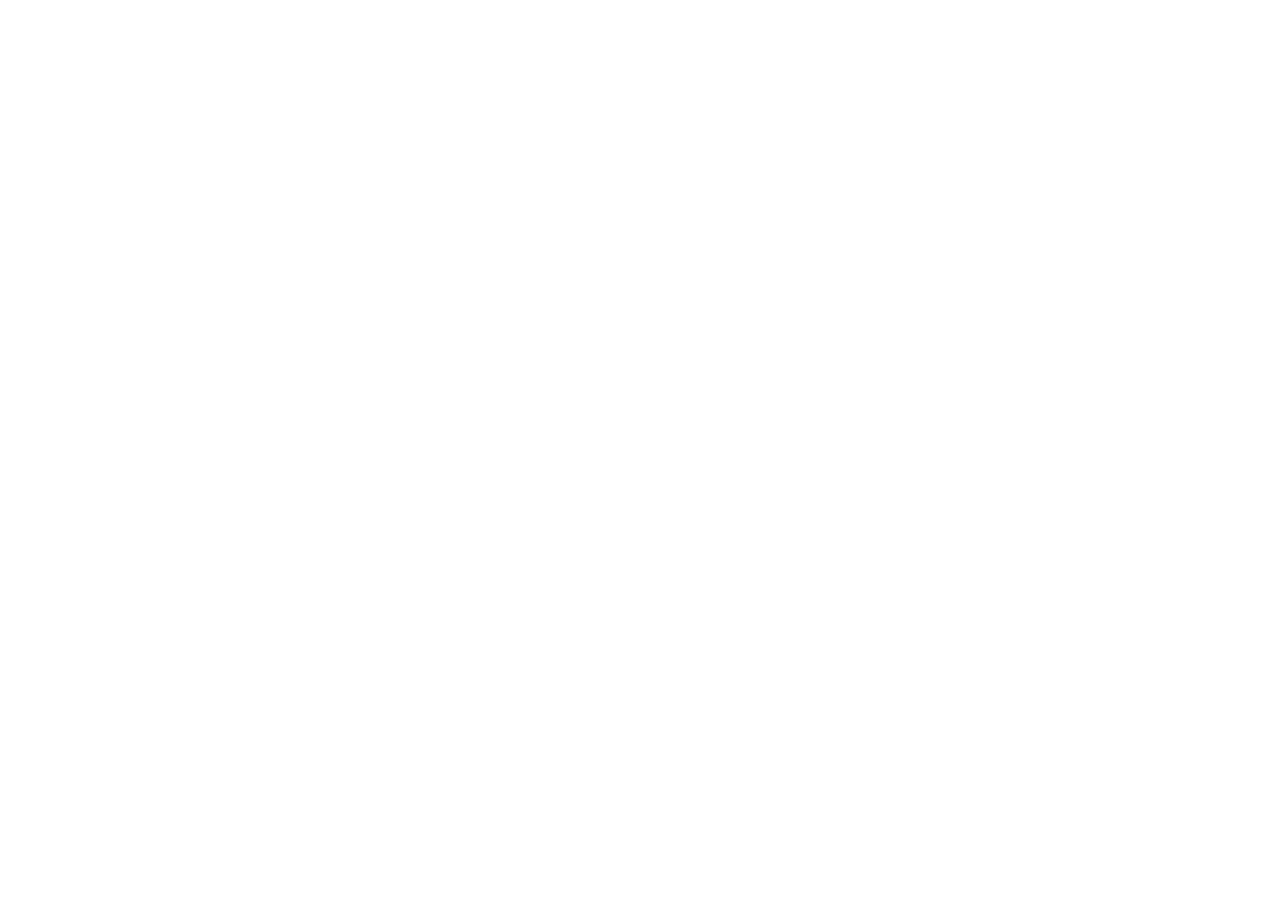
==== index.html @ 481200c0 "Initial commit" ====
<!DOCTYPE html>
<html lang="en">
<head>
  <meta charset="UTF-8">
  <meta http-equiv="X-UA-Compatible" content="IE=edge">
  <meta name="viewport" content="width=device-width, initial-scale=1.0">
  <title>Document</title>
  <link rel="stylesheet" href="./assets/css/style.css">
</head>
<body>
  
</body>
</html>
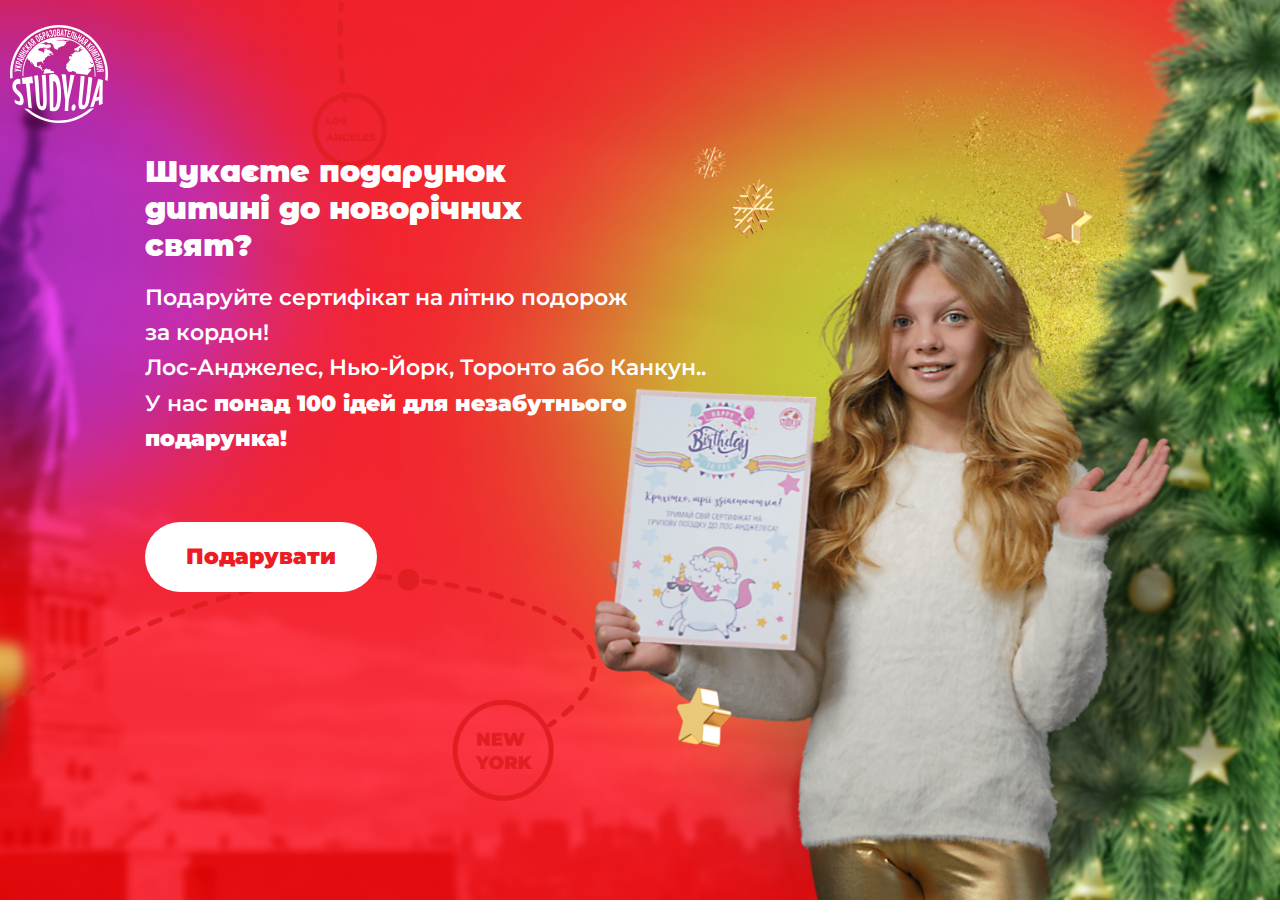
==== commit 934df2c6: "Fix button on mob" ====
--- a/index.html
+++ b/index.html
@@ -1,13 +1,55 @@
 <!DOCTYPE html>
 <html lang="en">
-<head>
-  <meta charset="UTF-8">
-  <meta http-equiv="X-UA-Compatible" content="IE=edge">
-  <meta name="viewport" content="width=device-width, initial-scale=1.0">
-  <title>Document</title>
-  <link rel="stylesheet" href="./assets/css/style.css">
-</head>
-<body>
-  
-</body>
+  <head>
+    <meta charset="UTF-8" />
+    <meta http-equiv="X-UA-Compatible" content="IE=edge" />
+    <meta name="viewport" content="width=device-width, initial-scale=1.0" />
+    <title>НР сертифікат | STUDY.UA</title>
+    <link rel="shortcut icon" href="favicon.svg" type="image/x-icon" />
+    <link rel="preconnect" href="https://fonts.googleapis.com" />
+    <link rel="preconnect" href="https://fonts.gstatic.com" crossorigin />
+    <link
+      href="https://fonts.googleapis.com/css2?family=Montserrat+Alternates:wght@700;900&display=swap"
+      rel="stylesheet"
+    />
+    <link
+      href="https://fonts.googleapis.com/css2?family=Montserrat:wght@400;600;700;900&display=swap"
+      rel="stylesheet"
+    />
+    <link rel="stylesheet" href="./assets/css/reset.css" />
+    <link rel="stylesheet" href="./assets/css/style.css" />
+    <link rel="stylesheet" href="./assets/css/welcome.css" />
+  </head>
+  <body>
+    <section class="welcome">
+      <header class="welcome__header">
+        <a href="" class="logo">
+          <picture>
+            <source
+              srcset="./assets/images/logo-mob.svg"
+              media="(max-width: 768px)"
+            />
+            <img src="./assets/images/logo-ds.svg" alt="" />
+          </picture>
+        </a>
+      </header>
+      <div class="container">
+        <article class="welcome__article">
+          <h1 class="welcome__heading">
+            Шукаєте подарунок <br> дитині до новорічних <br> свят?
+          </h1>
+          <p>
+            Подаруйте сертифікат на літню подорож за&nbsp;кордон! <br />
+            Лос-Анджелес, Нью-Йорк, Торонто або Канкун.. У&nbsp;нас
+            <strong>понад 100 ідей для незабутнього подарунка!</strong>
+          </p>
+          <a href="#sertificate" class="btn text-overflow">Подарувати</a>
+        </article>
+      </div>
+    </section>
+
+
+
+
+  </body>
 </html>--- a/assets/css/style.css
+++ b/assets/css/style.css
@@ -0,0 +1,66 @@
+:root {
+    --color-text: #221112;
+    --color-light: #ffffff;
+    --color-main: #ed1c24;
+    --color-footer: #670508;
+    --space-size: 10px;
+    font-family: "Montserrat", sans-serif;
+    font-style: normal;
+    font-weight: 400;
+    font-size: 16px;
+  }
+  *{
+    box-sizing: border-box;
+  }
+  a{
+    color: inherit;
+    text-decoration: none;
+  }
+  img{
+    width: 100%;
+  }
+  h1,
+  h2,
+  h3 {
+    font-family: "Montserrat Alternates", sans-serif;
+  }
+  h1 {
+    font-weight: 900;
+  }
+  h2,
+  h3,
+  strong {
+    font-weight: 700;
+  }
+  p{
+    line-height: 1.6;
+  }
+  .btn{
+    display: inline-block;
+    max-width: 300px;
+    width: 100%;
+    min-width: 232px;
+    padding:  1.1em 0;
+    border-radius: 70px;
+    background-color: var(--color-main);
+    color: var(--color-light);
+    font-weight: 900;
+    text-align: center;
+  }
+  
+  
+  @media (min-width: 992px) {
+    :root {
+      font-size: 22px;
+    }
+    .container{
+      max-width: 990px;
+      margin: auto;
+    }
+  }
+  
+  @media (min-width: 1440px) {
+    .container{
+      max-width: 1170px;
+    }
+  }--- a/assets/css/welcome.css
+++ b/assets/css/welcome.css
@@ -0,0 +1,67 @@
+.welcome {
+    height: 100vh;
+    padding: var(--space-size);
+    background-color: var(--color-main);
+    background-image: url(./../bg-images/Group\ 49_mob.png);
+    background-repeat: no-repeat;
+    background-size: cover;
+    background-position: center bottom;
+    color: var(--color-light);
+    /* color: #ffffff; */
+  }
+  .logo {
+    display: block;
+    width: 50px;
+    height: 50px;
+    margin-top: 15px;
+  }
+  .welcome__article {
+    display: flex;
+    flex-direction: column;
+    height: 88vh;
+  }
+  .welcome__heading {
+    margin-top: 30px;
+    font-size: 1.375rem;
+    line-height: 1.23;
+  }
+  .welcome__article p{
+    padding-top: 0.7rem;
+    font-weight: 600;
+  }
+  .welcome__article strong{
+    font-weight: 900;
+  }
+  .welcome__article .btn {
+    max-width: 232px;
+    margin-top: 72.5%;
+  
+    align-self: center;
+  
+    background-color: var(--color-light);
+    color: var(--color-main);
+  }
+  
+  @media (min-width: 576px) {
+    .welcome {
+      background-image: url(./../bg-images/Group\ 49_desktop.png);
+      background-position: 80% bottom;
+    }
+    .welcome__article {
+      width: 50%;
+    }
+  }
+  
+  @media (min-width: 768px) {
+    .logo {
+      width: 98px;
+      height: 98px;
+    }
+    .welcome__article {
+      width: 60%;
+    }
+    .welcome__article .btn {
+      align-self: initial;
+      margin-top: 3rem;
+    }
+  }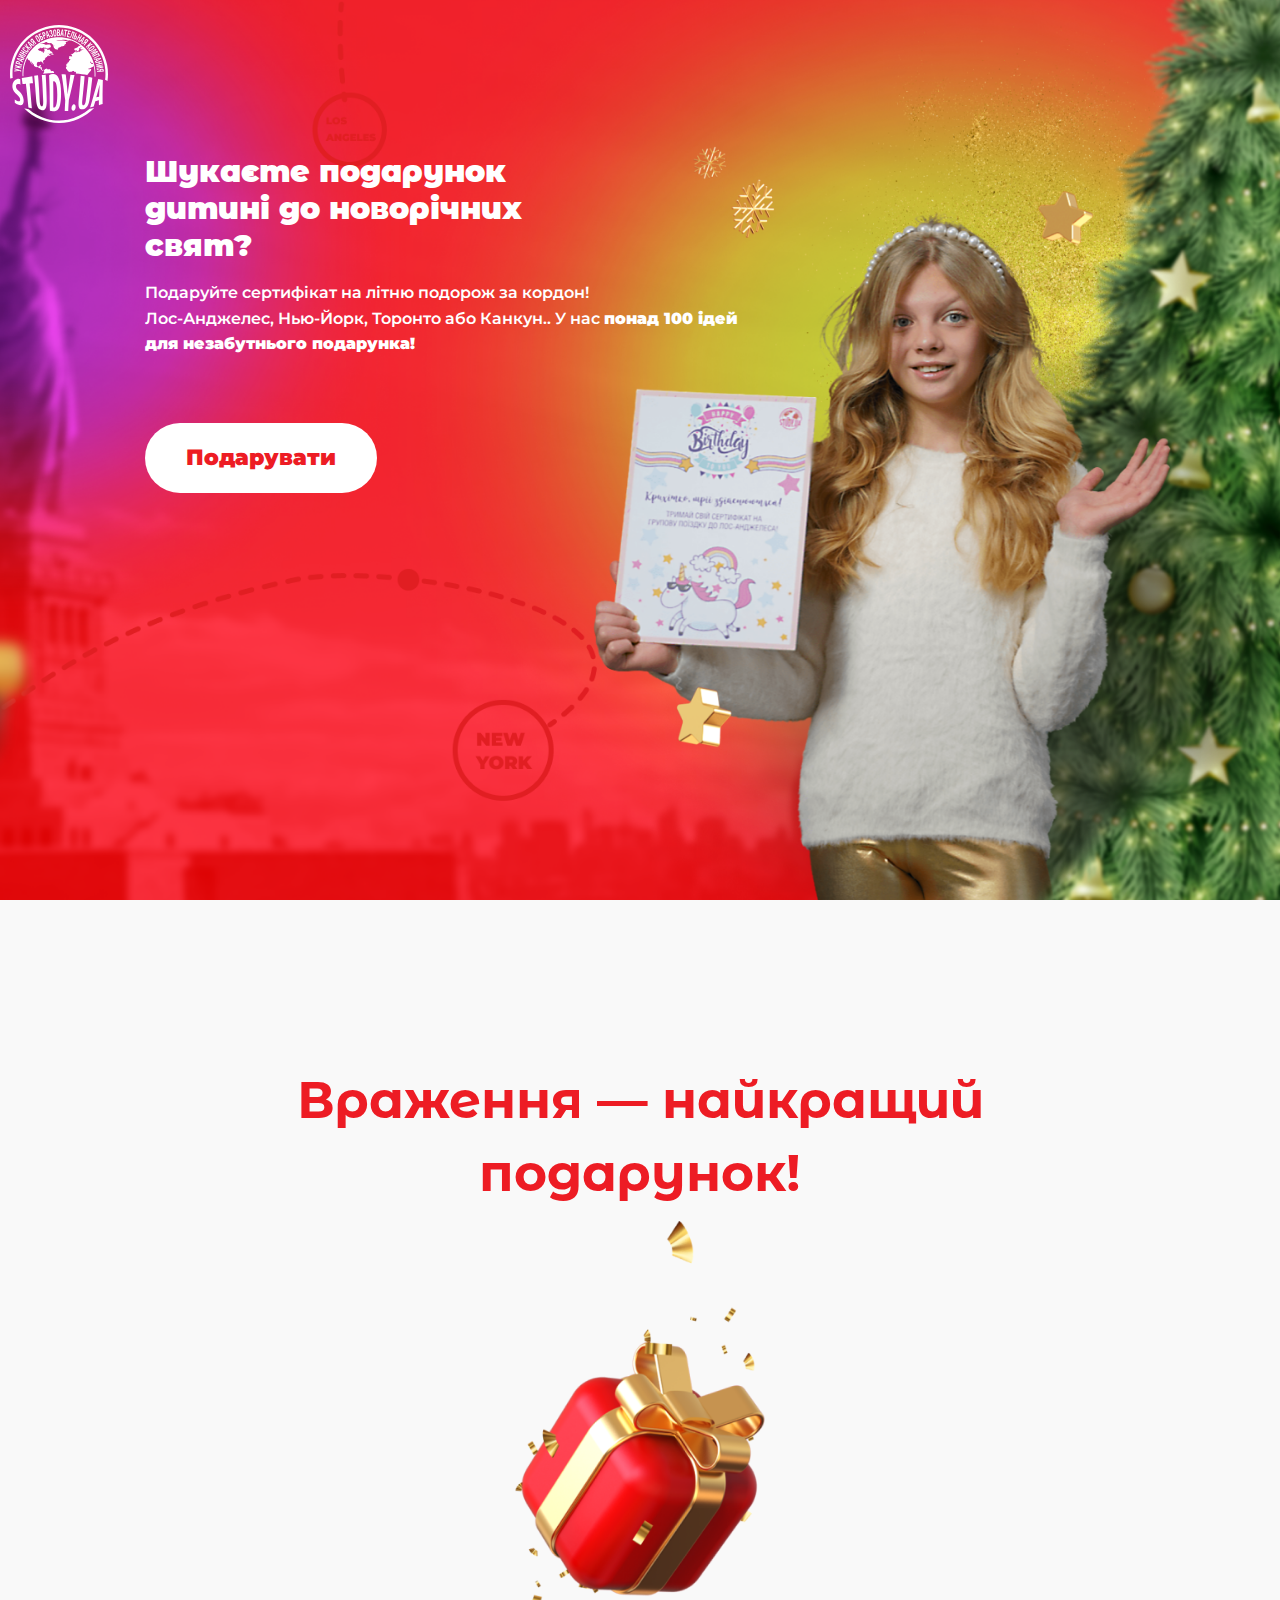
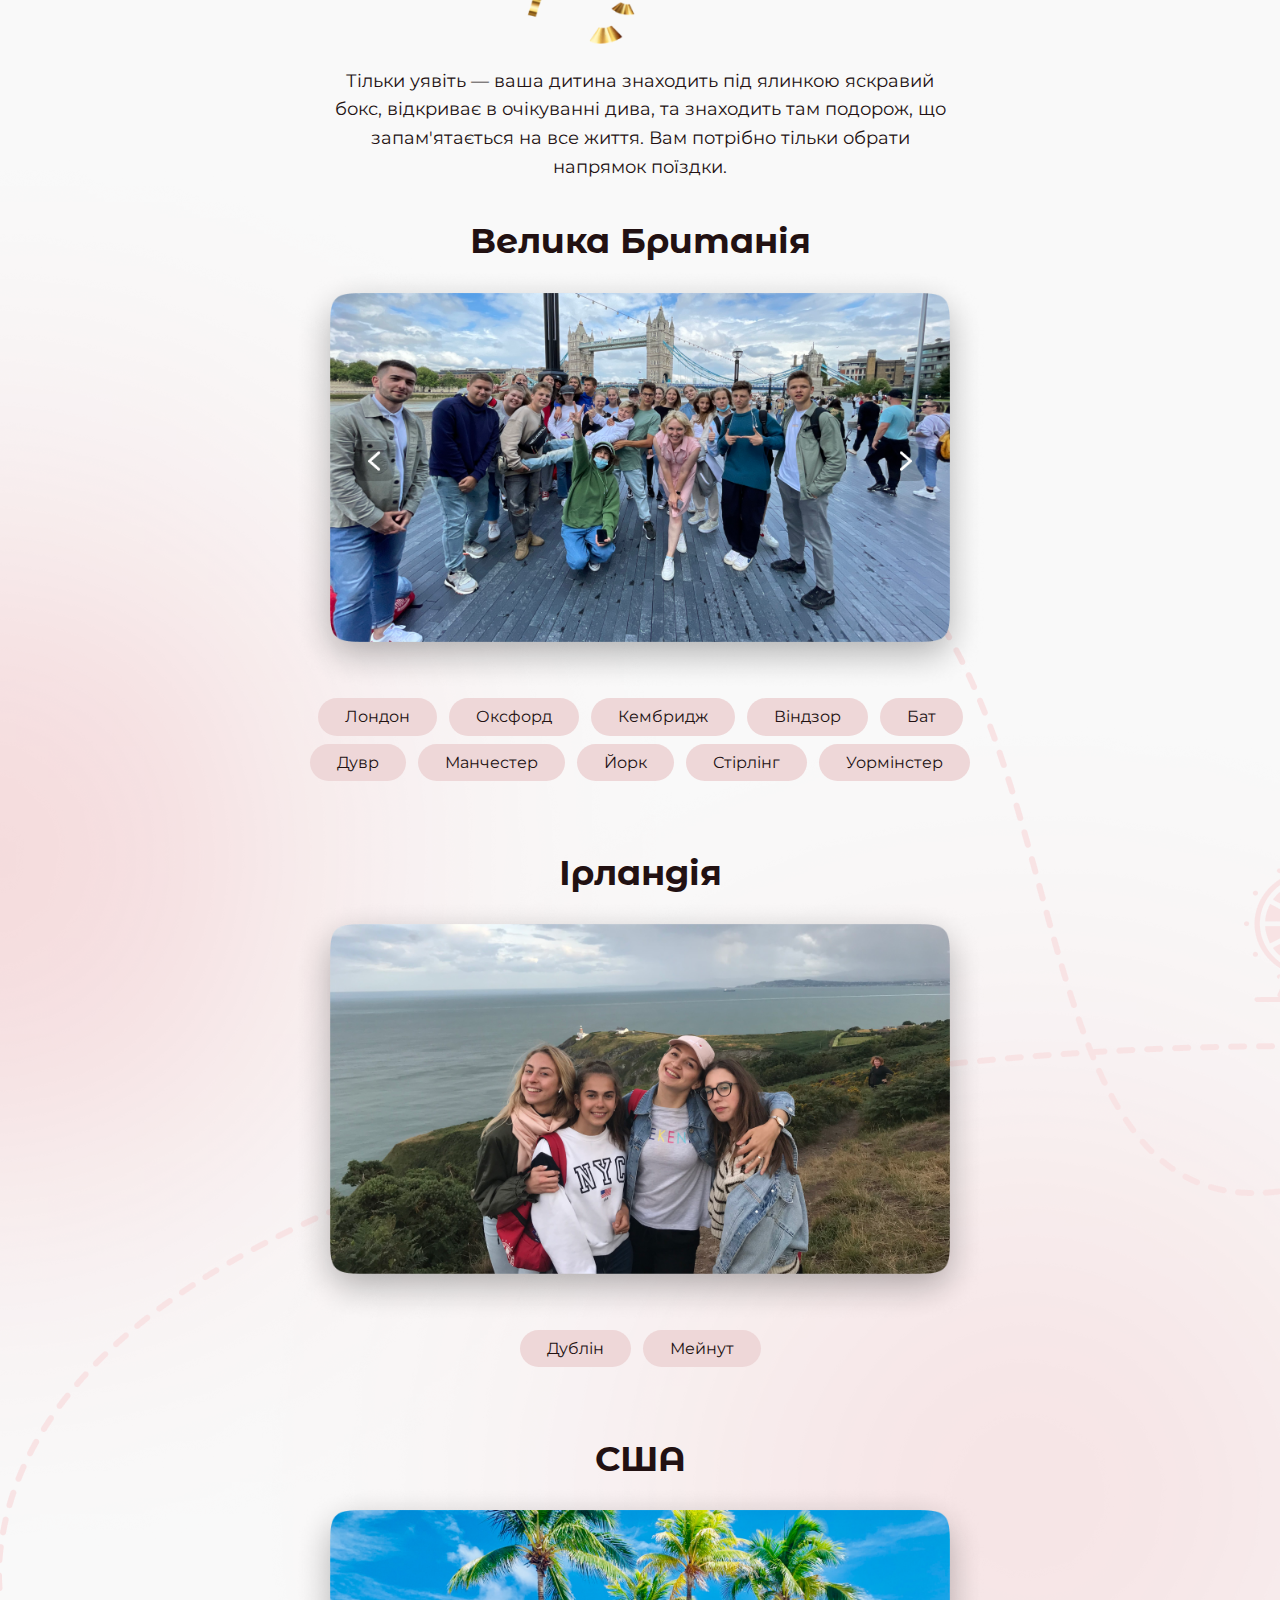
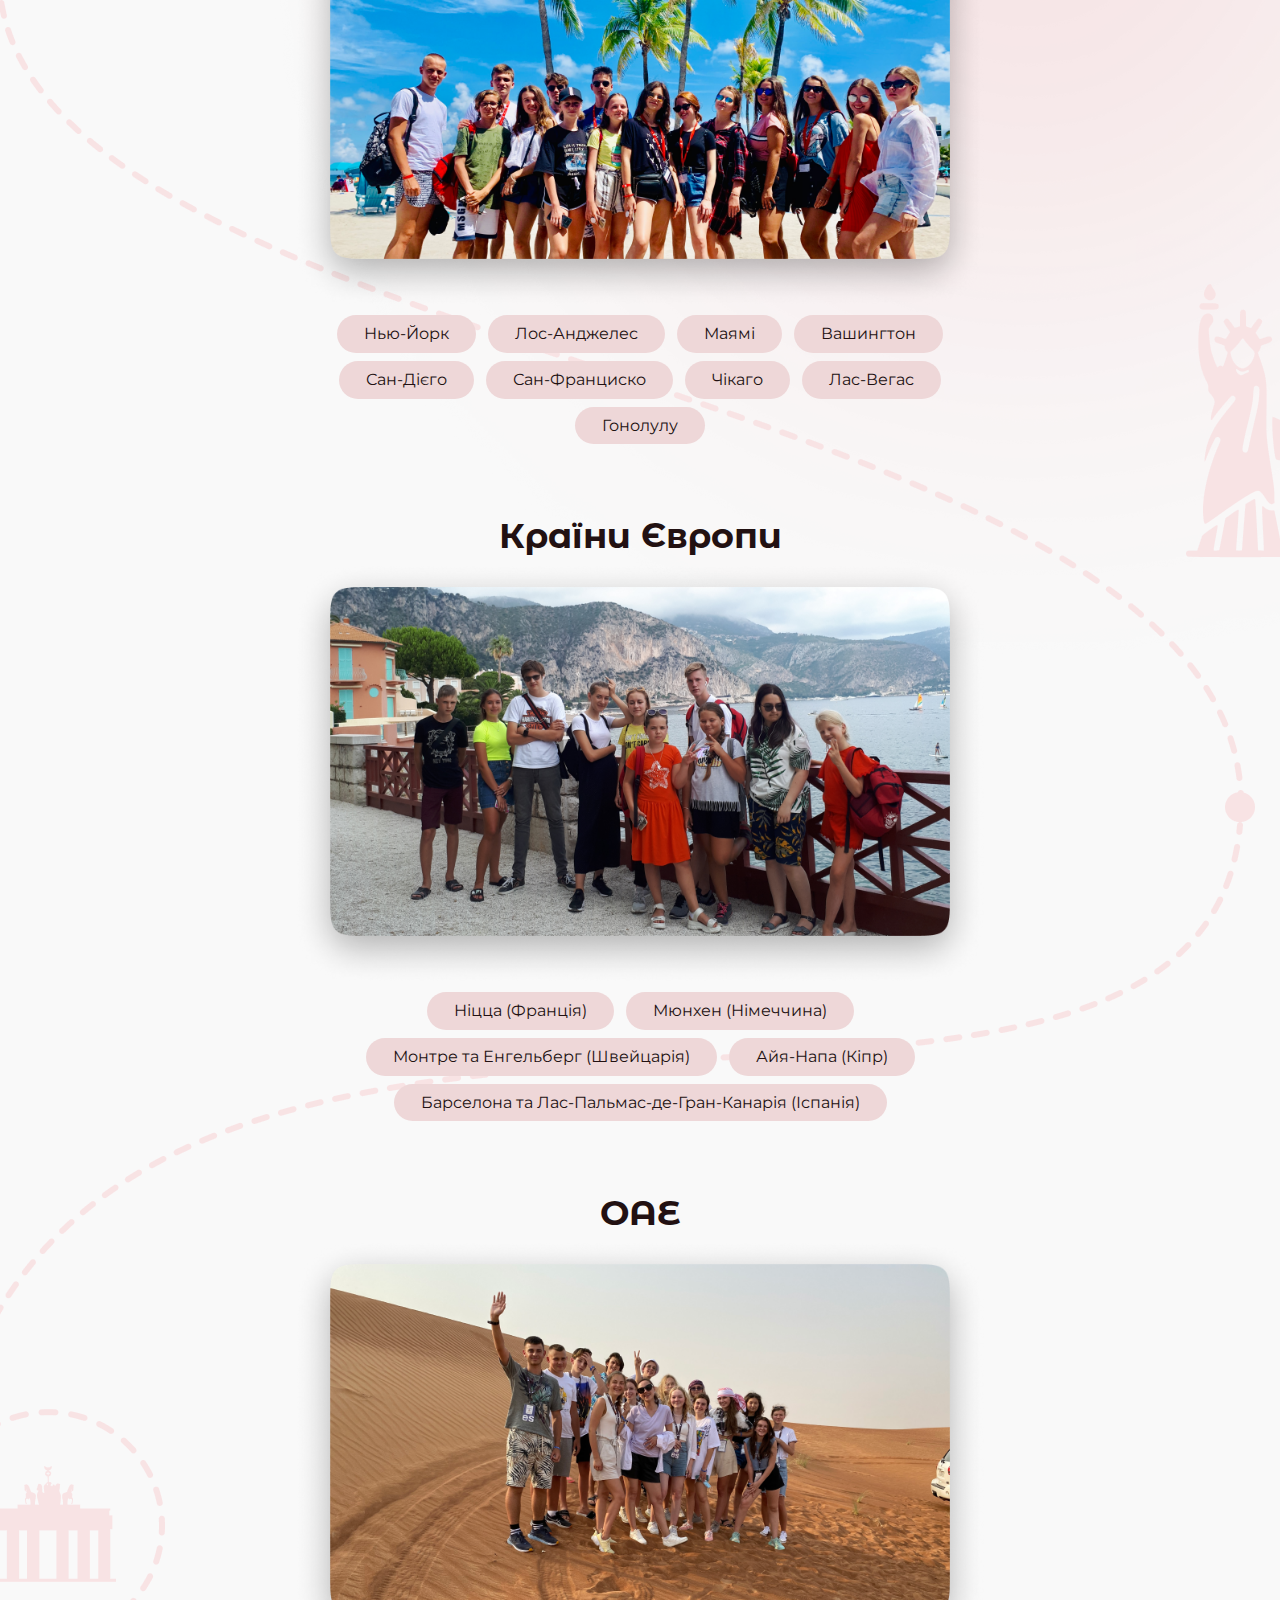
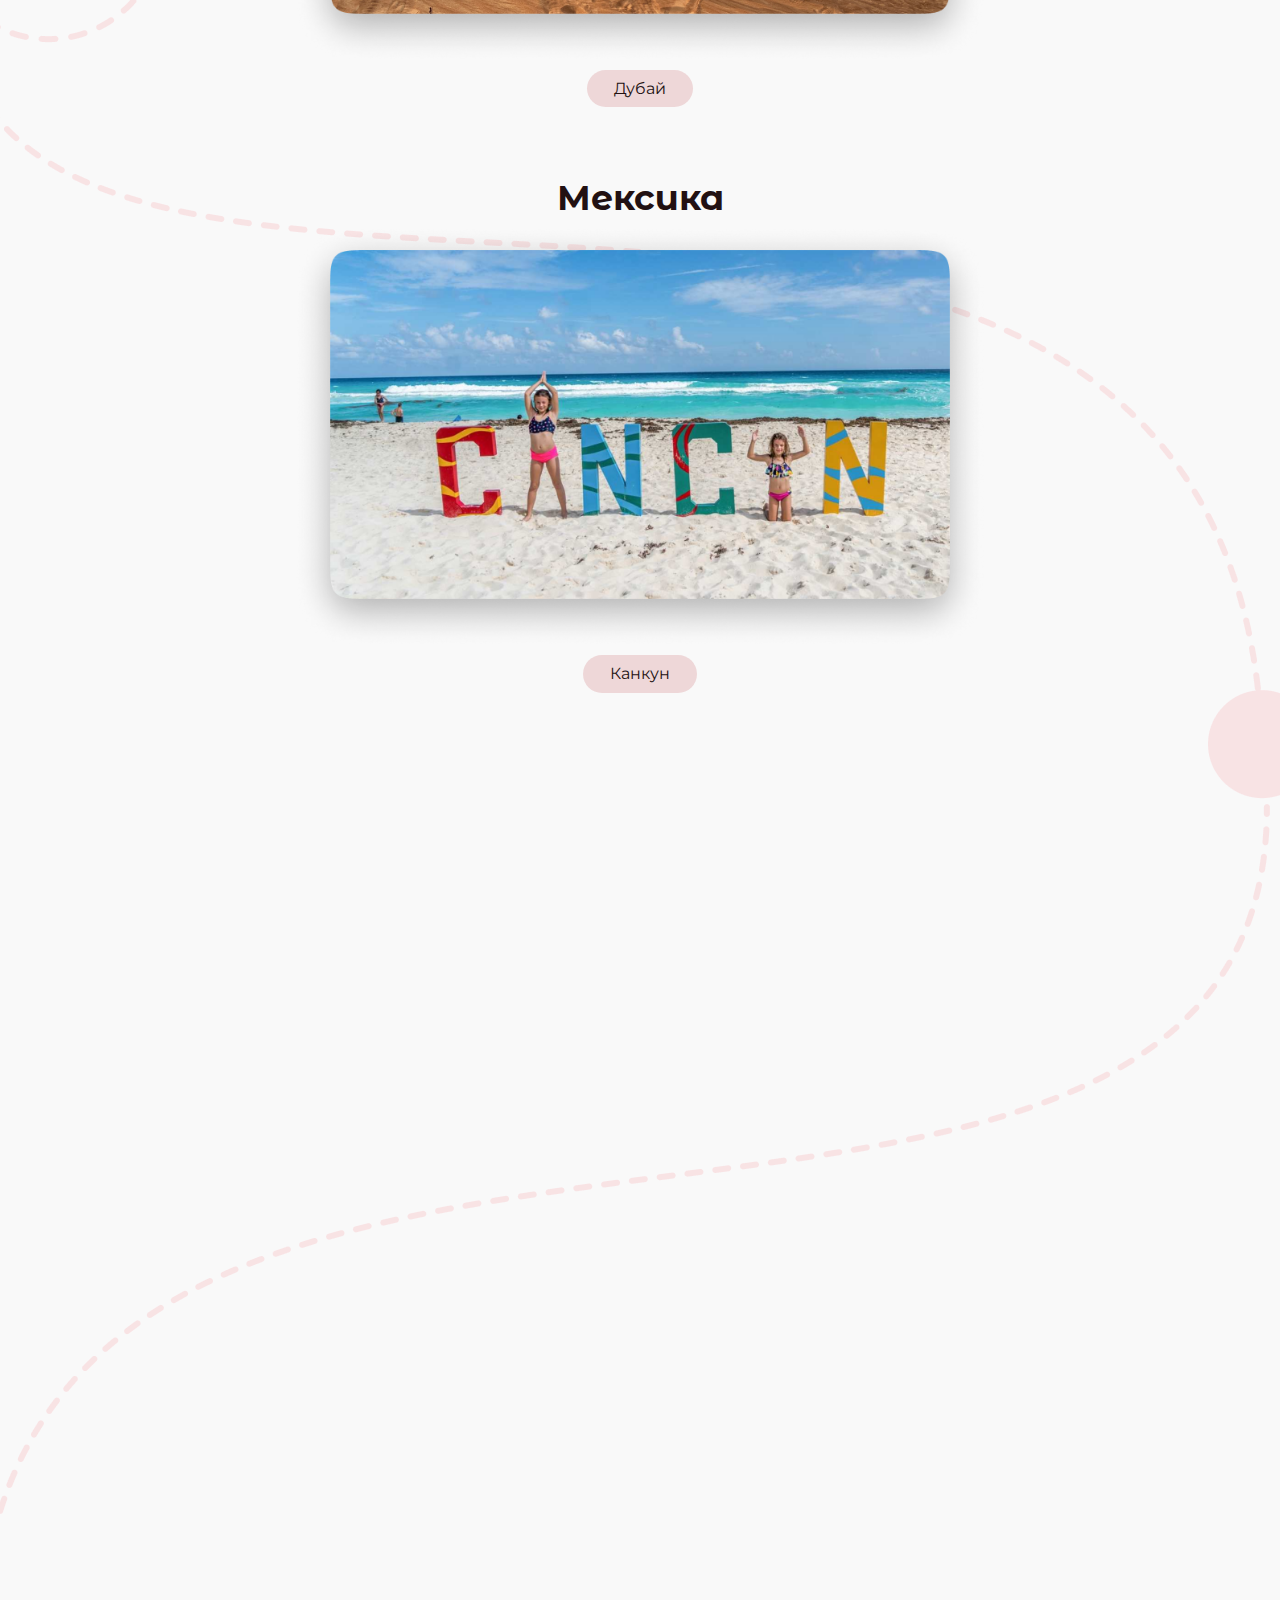
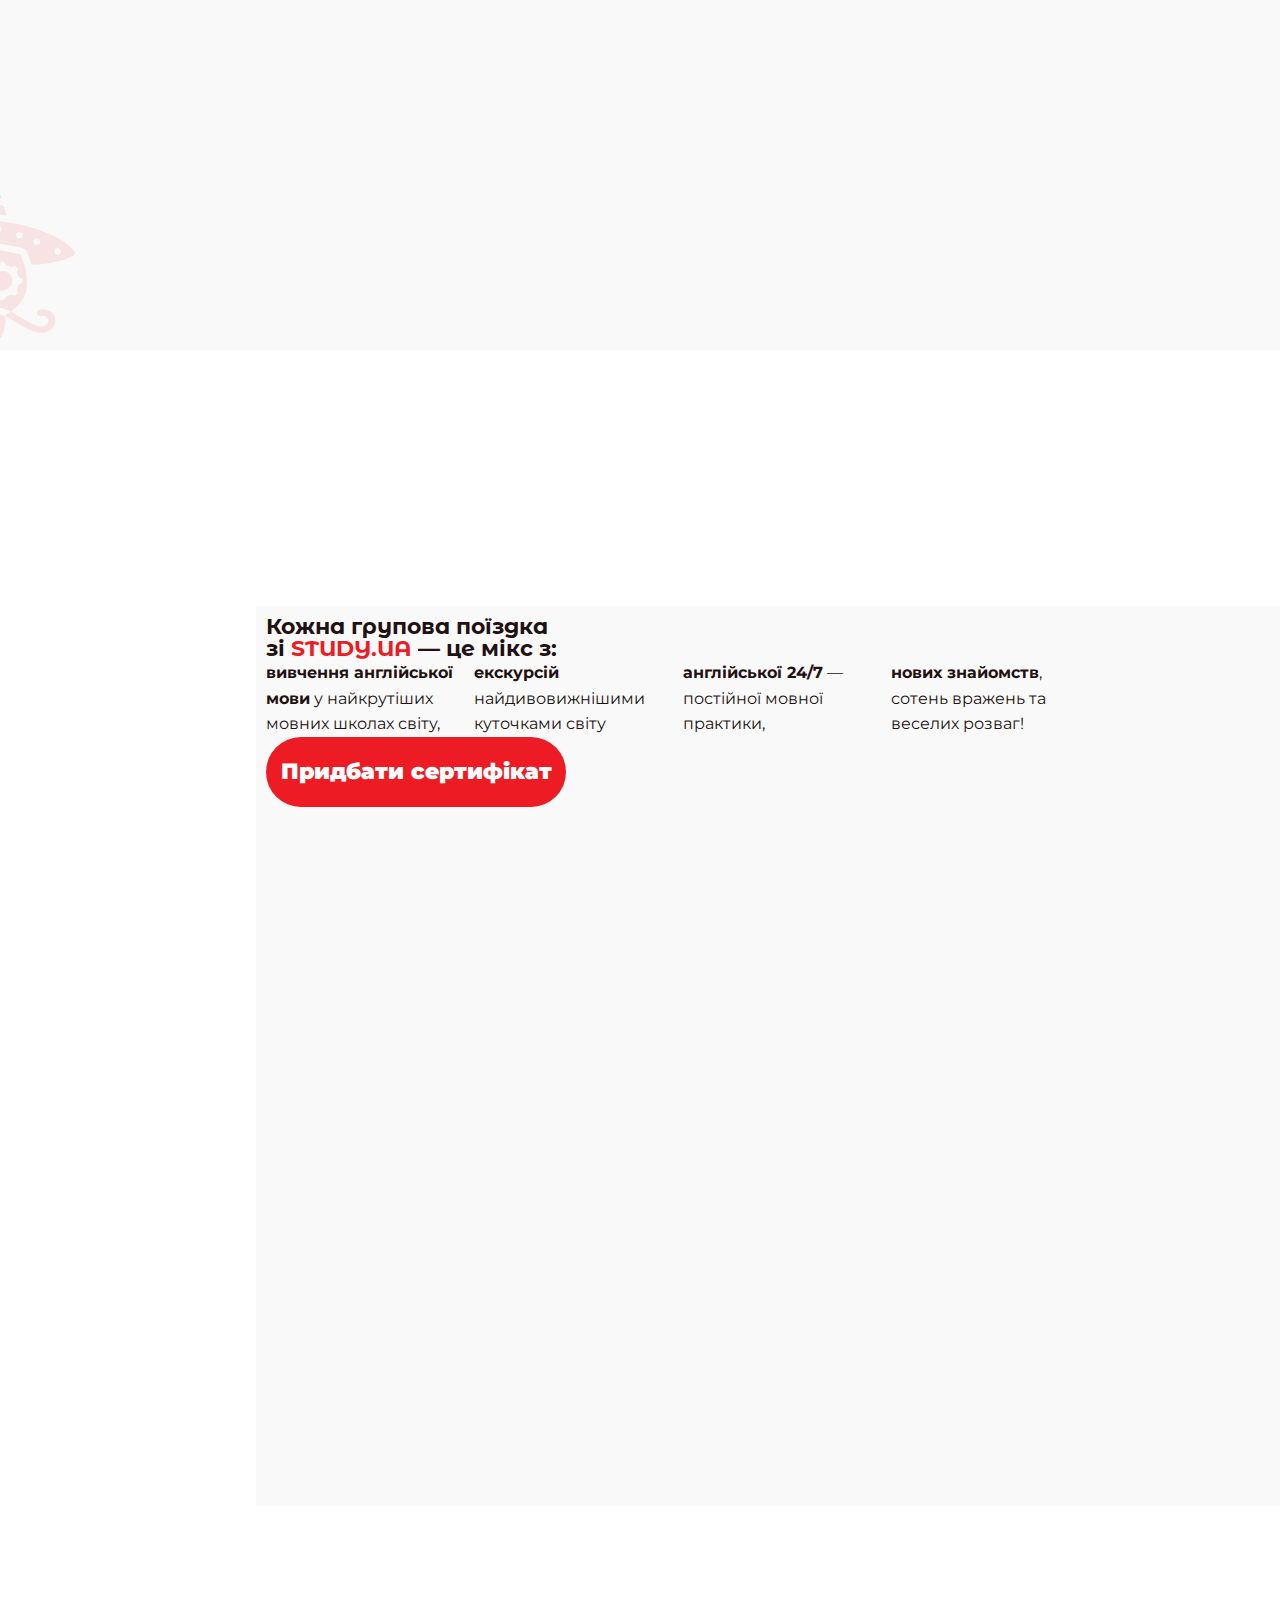
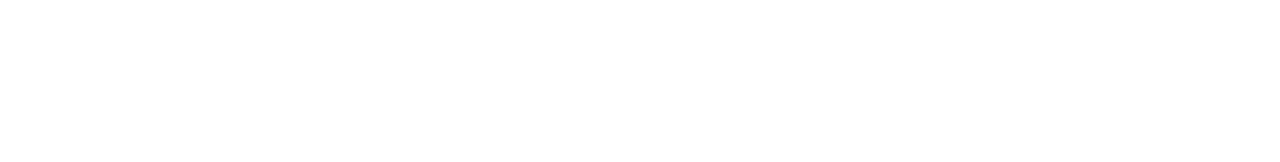
==== commit 15406793: "Finish the second block" ====
--- a/index.html
+++ b/index.html
@@ -19,6 +19,8 @@
     <link rel="stylesheet" href="./assets/css/reset.css" />
     <link rel="stylesheet" href="./assets/css/style.css" />
     <link rel="stylesheet" href="./assets/css/welcome.css" />
+    <link rel="stylesheet" href="./assets/css/gifts.css" />
+    <link rel="stylesheet" href="./assets/css/desc.css">
   </head>
   <body>
     <section class="welcome">
@@ -36,7 +38,9 @@
       <div class="container">
         <article class="welcome__article">
           <h1 class="welcome__heading">
-            Шукаєте подарунок <br> дитині до новорічних <br> свят?
+            Шукаєте подарунок <br />
+            дитині до новорічних <br />
+            свят?
           </h1>
           <p>
             Подаруйте сертифікат на літню подорож за&nbsp;кордон! <br />
@@ -48,8 +52,100 @@
       </div>
     </section>
 
+    <section class="gifts">
+      <header class="gifts__header">
+        <article class="article__gifts">
+          <h2 class="gifts__heading">Враження — найкращий<br />
+            подарунок!</h2>
+          </header>
+          <img class="gift__img" src="/assets/images/gift 1.png" alt="" />
+          <p class="gifts__texts">
+            Тільки уявіть — ваша дитина знаходить під ялинкою яскравий бокс, відкриває в очікуванні дива, та знаходить там подорож, що запам'ятається на все життя. Вам потрібно тільки обрати напрямок
+            поїздки.
+          </p>
+          <h3 class="gifts__heading3">Велика Британія</h3>
+          <img class="cities_img" src="./assets/images/1.png" alt="" />
+          <p class="cities__tags">
+          <a class="cities">Лондон</a>
+          <a class="cities">Оксфорд</a>
+          <a class="cities">Кембридж</a>
+          <a class="cities">Віндзор</a>
+          <a class="cities">Бат</a>
+          <a class="cities">Дувр</a>
+          <a class="cities">Манчестер</a>
+          <a class="cities">Йорк</a>
+          <a class="cities">Стірлінг</a>
+          <a class="cities">Уормінстер</a>
+        </p>
+
+        <h3 class="gifts__heading3">Ірландія</h3>
+        <img class="cities_img" src="./assets/images/2.png" alt="" />
+        <p class="cities__tags">
+          <a class="cities">Дублін</a>
+          <a class="cities">Мейнут</a>
+        </p>
+
+        <h3 class="gifts__heading3">США</h3>
+        <img class="cities_img" src="./assets/images/3.png" alt="" />
+        <p class="cities__tags">
+          <a class="cities">Нью-Йорк</a>
+          <a class="cities">Лос-Анджелес</a>
+          <a class="cities">Маямі</a>
+          <a class="cities">Вашингтон</a>
+          <a class="cities">Сан-Дієго</a>
+          <a class="cities">Сан-Франциско</a>
+          <a class="cities">Чікаго</a>
+          <a class="cities">Лас-Вегас</a>
+          <a class="cities">Гонолулу</a>
+
+  
+
+        </p>
+
+        <h3 class="gifts__heading3">Країни Європи</h3>
+        <img class="cities_img" src="./assets/images/4.png" alt="" />
+        <p class="cities__tags">
+          <a class="cities">Ніцца (Франція)</a>
+          <a class="cities">Мюнхен (Німеччина)</a>
+
+          <a class="cities">Монтре та Енгельберг (Швейцарія)</a>
+          <a class="cities">Айя-Напа (Кіпр)</a>
+          <a class="cities">Барселона та Лас-Пальмас-де-Гран-Канарія (Іспанія)</a>
+
+        </p>
+
+        <h3 class="gifts__heading3">ОАЕ</h3>
+        <img class="cities_img" src="./assets/images/5.png" alt="" />
+        <p class="cities__tags">
+          <a class="cities">Дубай</a>
+        </p>
+
+        <h3 class="gifts__heading3">Мексика</h3>
+        <img class="cities_img" src="./assets/images/6.png" alt="" />
+        <p class="cities__tags">
+          <a class="cities">Канкун</a>
+        </p>
+
+        </article class="article__gifts">
+    </section>
 
 
+   <section class="desc">
+    <header class="desc__header">
+      <article class="desc__article">
+        <h2 class="desc__heading">Кожна групова поїздка<br /> зі <a class="color">STUDY.UA</a> — це мікс з:</h2>
+      </header>
 
+        <p class="desc__text">
+          <a class="desc__texts"><strong>вивчення англійської мови</strong> у найкрутіших мовних школах світу, </a>
+          <a class="desc__texts"><strong>екскурсій</strong> найдивовижнішими куточками світу</a>
+          <a class="desc__texts"><strong>англійської 24/7</strong> — постійної мовної практики,</a> 
+          <a class="desc__texts"><strong>нових знайомств</strong>, сотень вражень та веселих розваг!</a>
+        </p>
+
+          <a href="#sertificate" class="btn text-overflow">Придбати сертифікат</a> 
+
+      </article>
+   </section>
   </body>
-</html>+</html>
--- a/assets/css/gifts.css
+++ b/assets/css/gifts.css
@@ -0,0 +1,155 @@
+.gifts {
+  display: inline-block;
+  background-color: #f9f9f9;
+  color: #221112;
+  height: 100vh;
+  padding: var(--space-size);
+  background-repeat: no-repeat;
+  background-position: center bottom;
+}
+
+.gifts__heading {
+  font-size: 1.45rem;
+  /* padding-top: 10%; */
+  margin-top: 2rem;
+  padding: 10px 20px;
+
+  font-weight: 700;
+  line-height: 1.45;
+  text-align: center;
+  color: #ed1c24;
+}
+
+.gifts__texts {
+  text-align: center;
+  padding: 10px 20px;
+  font-size: 0.97rem;
+
+  /* padding: 60px 90px; */
+  /* padding: 20px 290px 80px; */
+}
+
+.gifts__heading3 {
+  margin-top: 40px;
+
+  /* width: 830px;
+  height: 51px; */
+  /* left: 545px; */
+  /* top: 2065px; */
+
+  font-family: "Montserrat Alternates";
+  font-style: normal;
+  font-weight: 700;
+  font-size: 23px;
+  padding-top: 3%;
+  padding-bottom: 4.5%; /* line-height: 51px; */
+  text-align: center;
+}
+
+.gift__img {
+  display: block;
+  margin: 0 auto;
+  width: 110px;
+  padding-top: -40%;
+  padding-bottom: 10%;
+
+  /* position: absolute; */
+  /* height: 513px; */
+  /* margin-top: 15px; */
+  /* align-self: center; */
+  /* position: absolute; */
+  /* width: 303px;
+  height: 513px;
+  left: 1102px;
+  top: 1339px; */
+  /* min-height: 100px; */
+}
+
+.cities_img {
+  display: block;
+  /* text-align: center; */
+  margin: 0 auto;
+  min-width: 200px;
+  /* width: 430px; */
+  /* width: 320px; */
+  width: 100%;
+  align-content: center;
+  /* display: inline-block; */
+
+  /* width: 770px;
+height: 434px;
+left: 575px;
+top: 2166px; */
+
+  /* padding-top: -40%; */
+}
+
+p {
+  font-size: 16px;
+}
+
+.cities {
+  background-color: #eed7d8;
+  border-radius: 23px;
+  padding: 6px 27px;
+  display: inline-block;
+  margin: 4px;
+  text-align: center;
+
+  /* flex-direction: column;
+  flex-wrap: wrap; */
+
+  /* display: flex;
+  flex-direction: column;
+  justify-content: space-around; */
+}
+
+.cities__tags {
+  text-align: center;
+  padding-bottom: 3%;
+  /* padding-left: 23%; */
+}
+
+@media (min-width: 768px) {
+  .gifts {
+    background-image: url(./../bg-images/pattern.png);
+    height: 650vh;
+  }
+  .gifts__heading {
+    font-size: 2.3rem;
+    padding-top: 5rem;
+  }
+  .gifts__texts {
+    margin-top: -9%;
+    padding-left: 25.4%;
+    padding-right: 25.4%;
+    /* display: absolute; */
+    /*  margin: 0 auto; */
+    /* padding: 20px 290px 80px; */
+    font-size: 18px;
+  }
+  .cities_img {
+    display: absolute;
+    margin: 0 auto;
+    padding-top: 3%;
+    width: 700px;
+  }
+  .gift__img {
+    display: block;
+    margin: 0 auto;
+    width: 250px;
+    /* padding-top: -40%; */
+  }
+  .gifts__heading3 {
+    font-size: 35px;
+    /* padding-bottom: 0;  */
+    margin-bottom: -7%;
+    margin-top: -0.5%;
+  }
+
+  .cities__tags {
+    padding-left: 23%;
+    padding-right: 23%;
+    /* font-size: ; */
+  }
+}
--- a/assets/css/desc.css
+++ b/assets/css/desc.css
@@ -0,0 +1,36 @@
+/* * {
+    box-sizing: border-box;
+} */
+.desc {
+  /* position: relative; */
+  /* position: block; */
+  width: 83%;
+  /* padding: 30px 30px 30px 30px; */
+  margin: 20%;
+  background-color: #f9f9f9;
+  color: #221112;
+  height: 100vh;
+  padding: var(--space-size);
+  background-repeat: no-repeat;
+  background-position: center bottom;
+}
+
+.desc__text {
+  /* display: inline; */
+  display: flex;
+  /* display: block; */
+  /* flex-direction: row; */
+  /* justify-content: center; */
+  /* align-items: flex-start; */
+  /* flex-wrap: wrap; */
+  /* width: 10px; */
+  /* min-width: 5%; */
+  /* text-align: center; */
+}
+.desc__texts {
+  width: 20%;
+}
+
+.color {
+  color: #ed1c24;
+}
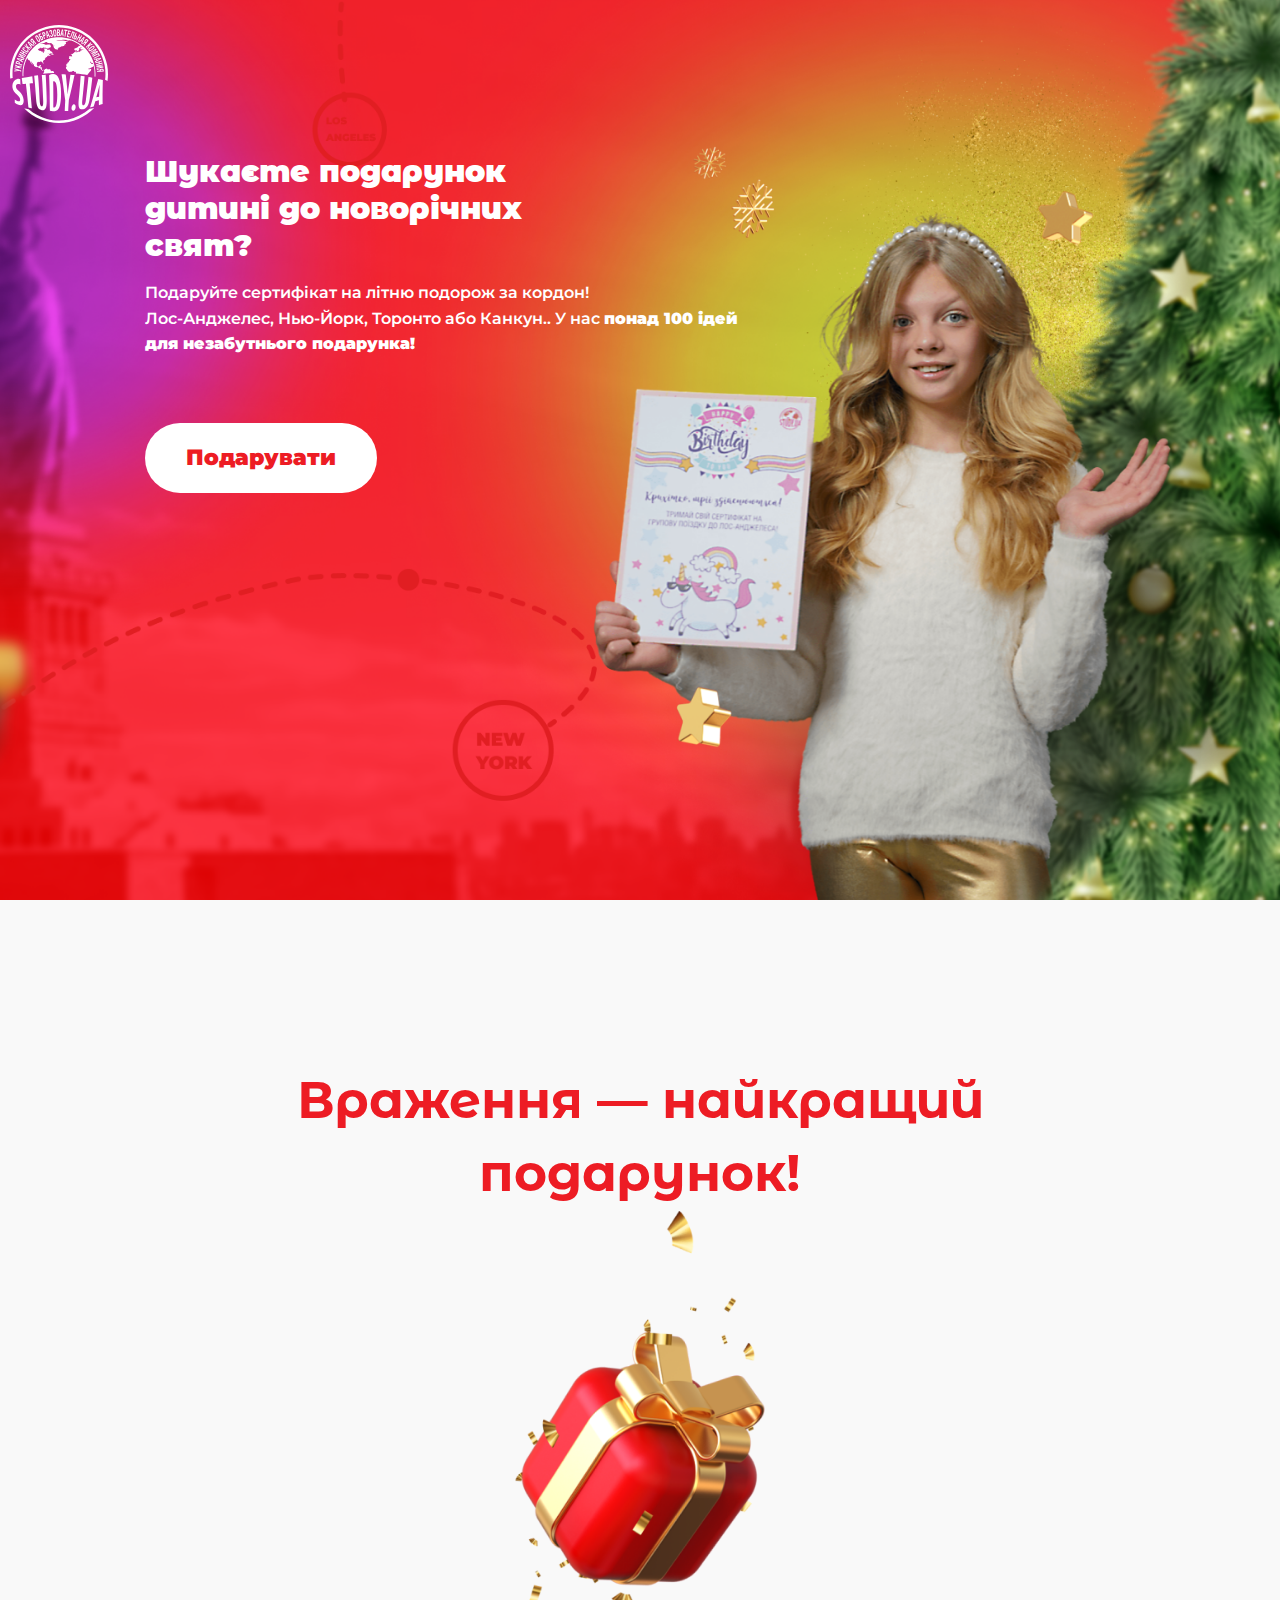
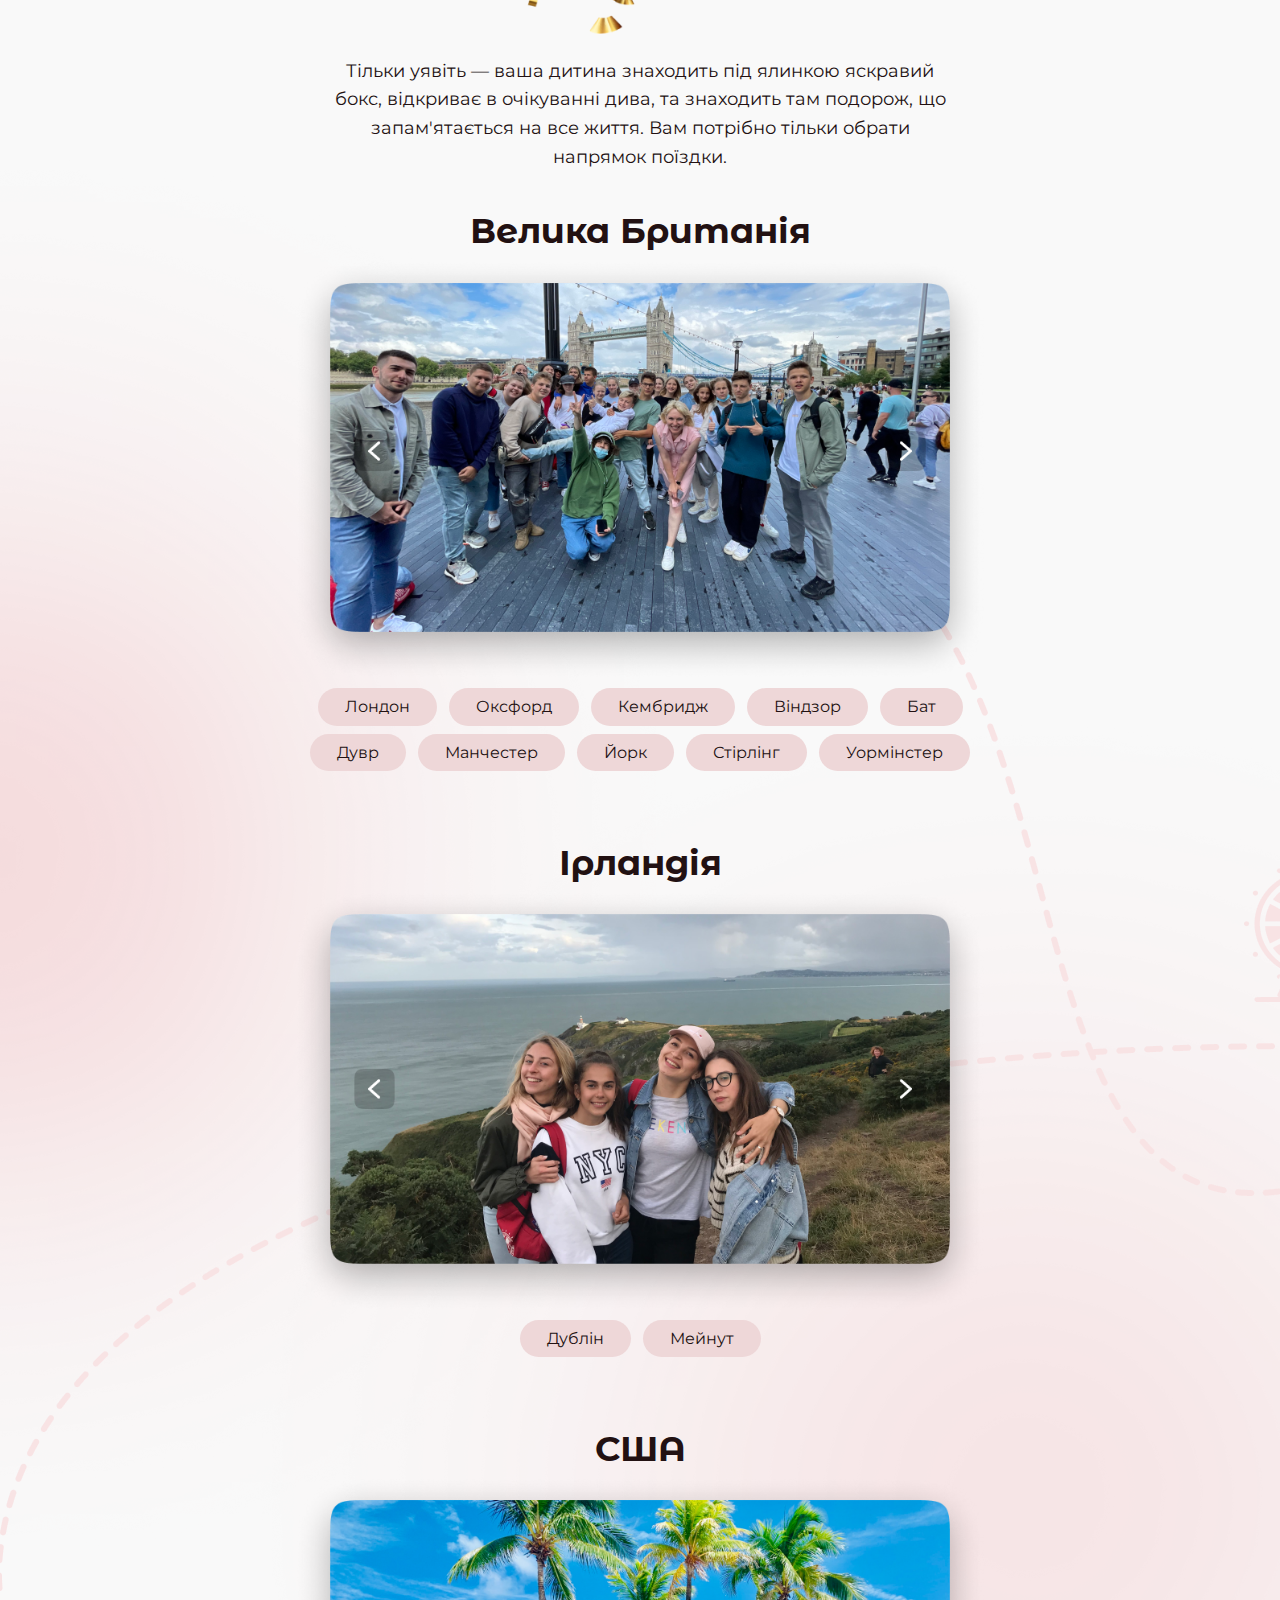
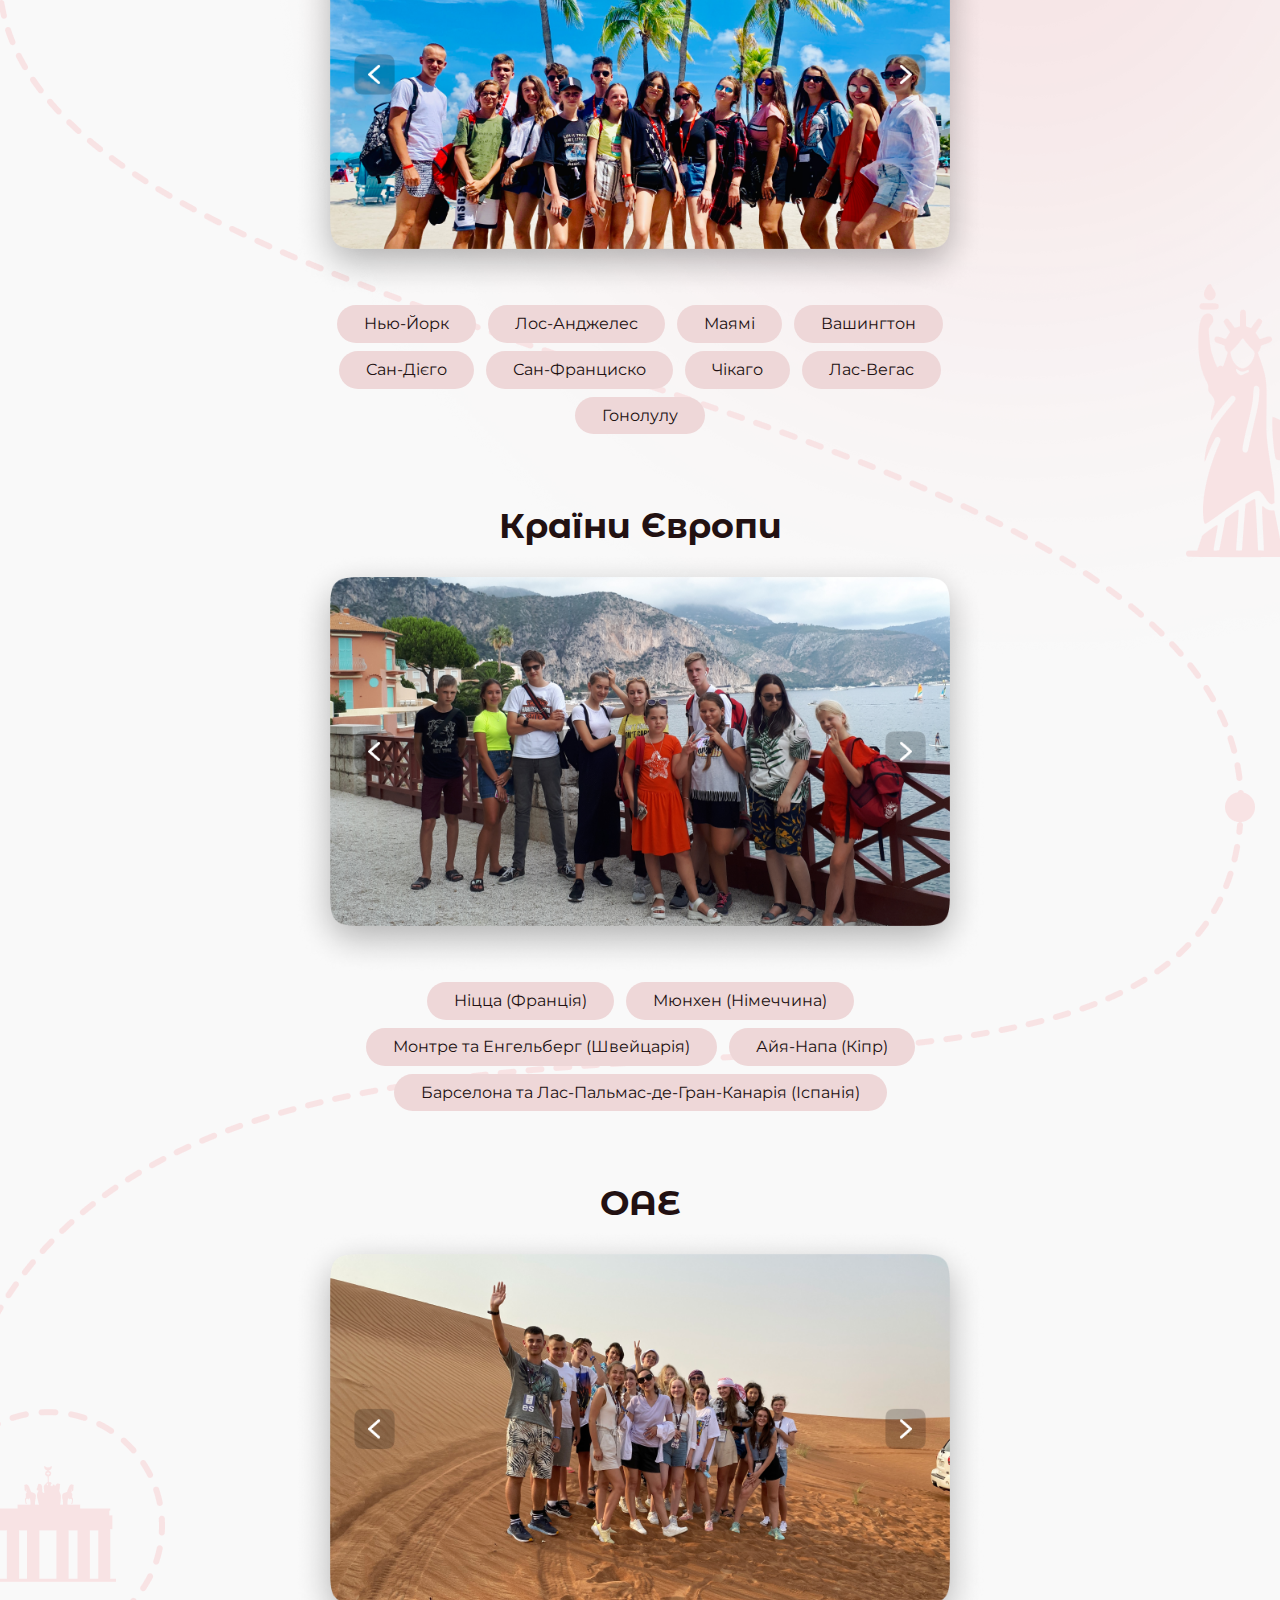
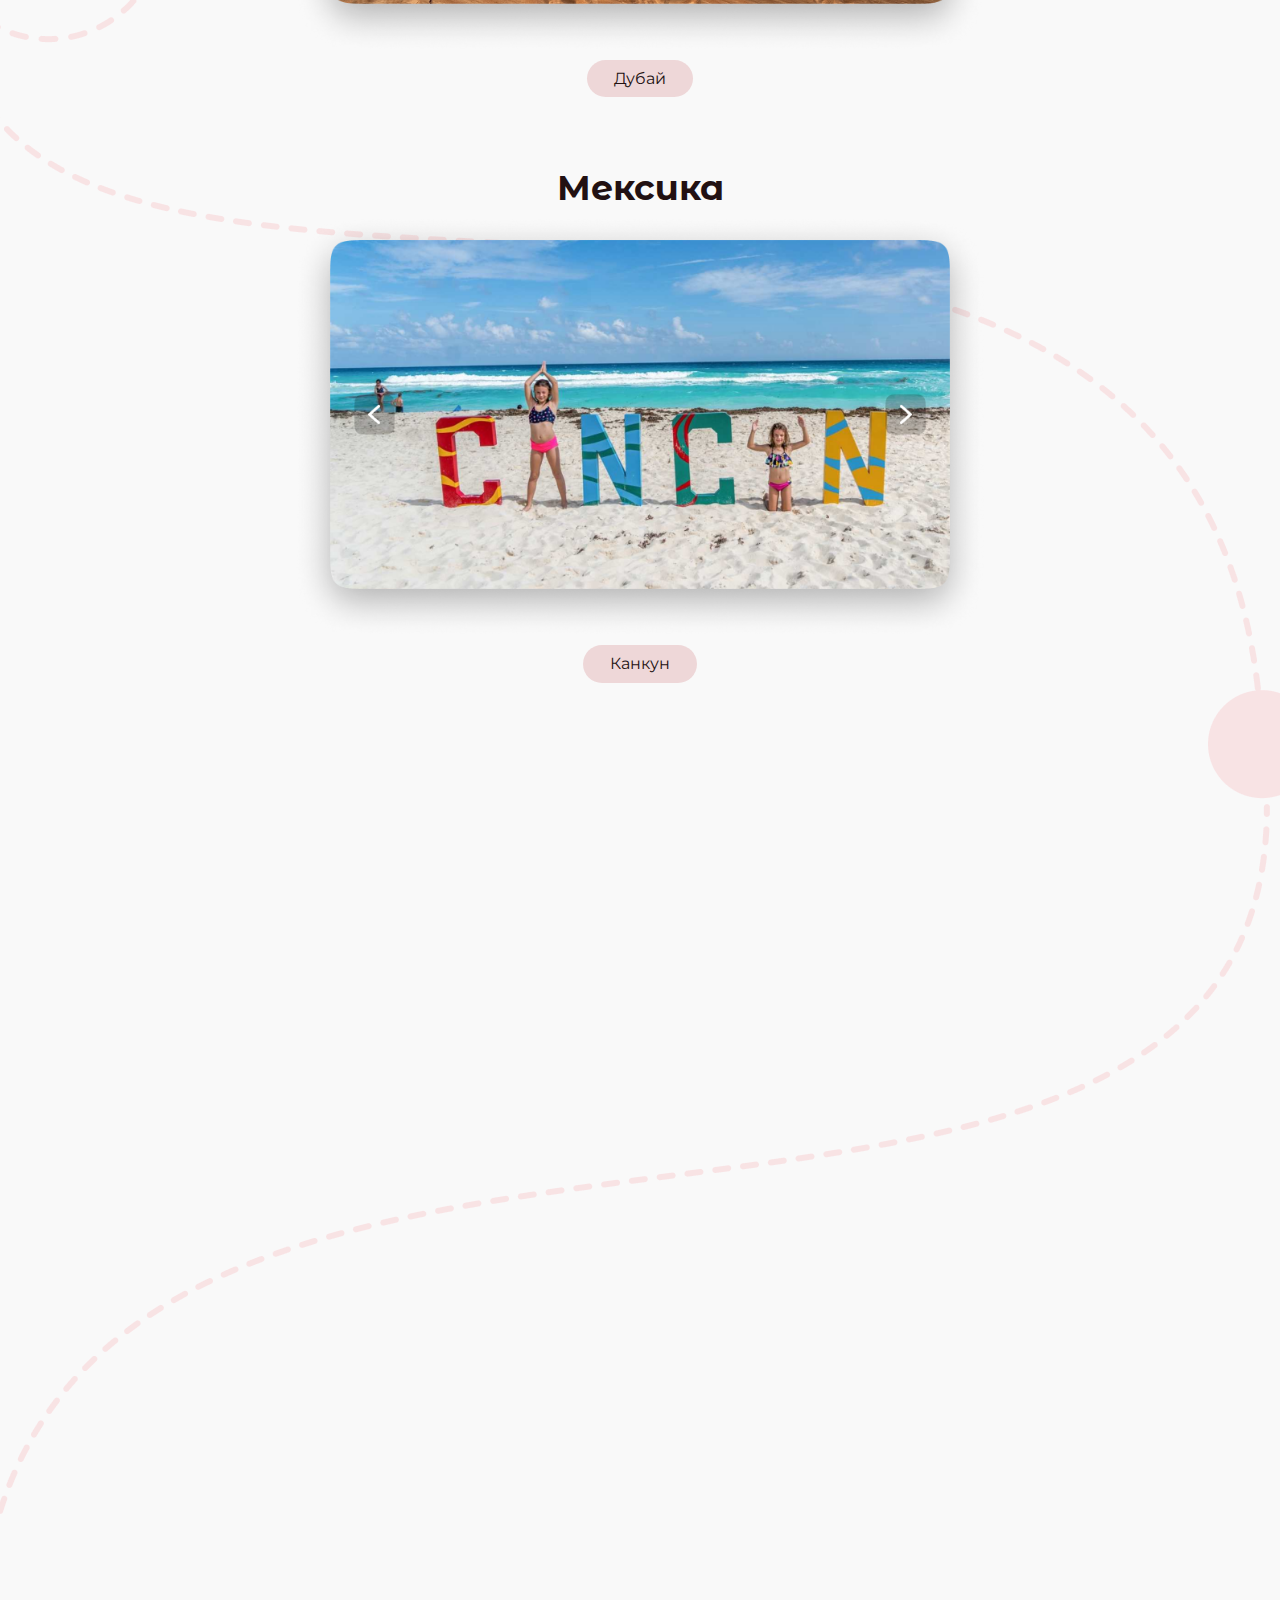
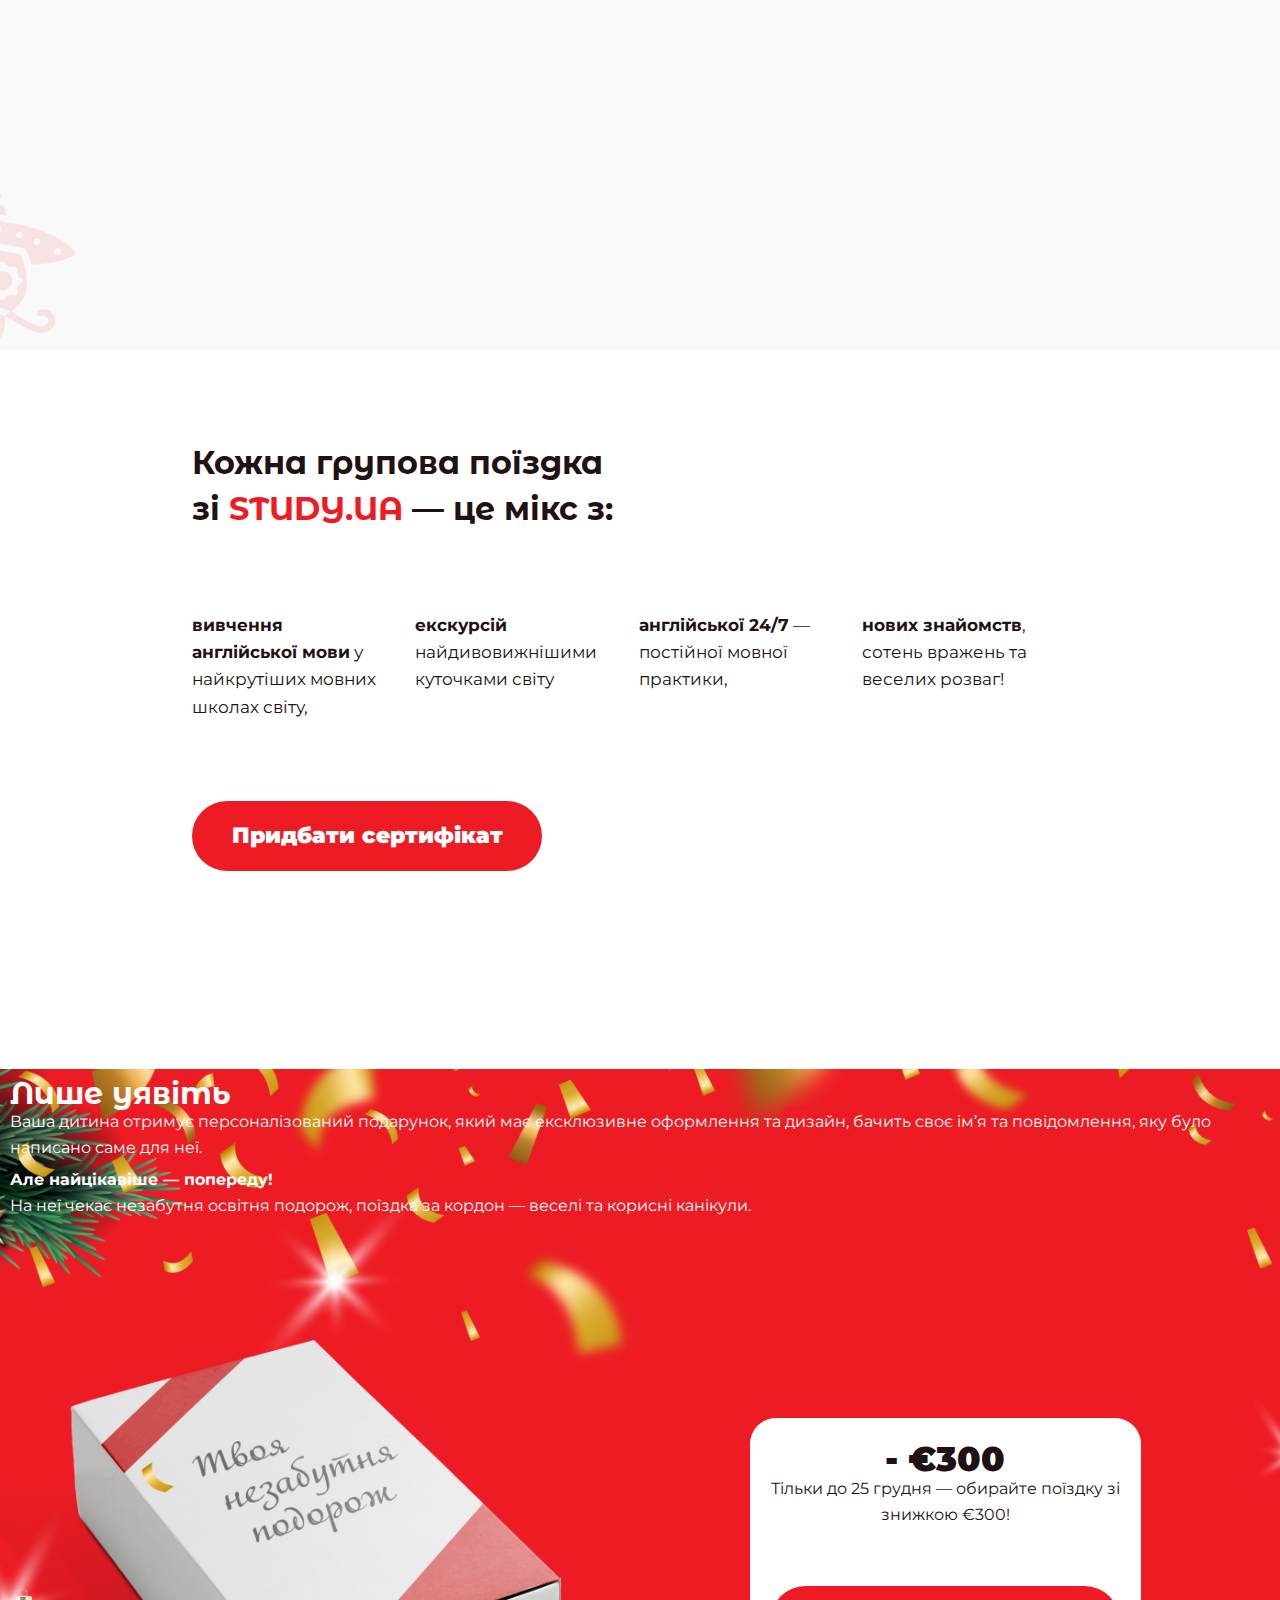
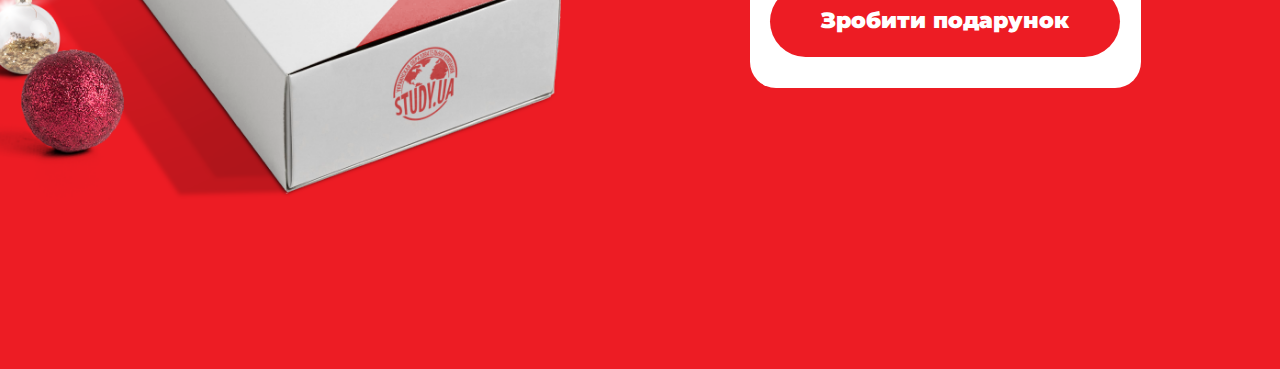
==== commit 4c9946cc: "Start making block 4" ====
--- a/index.html
+++ b/index.html
@@ -21,6 +21,7 @@
     <link rel="stylesheet" href="./assets/css/welcome.css" />
     <link rel="stylesheet" href="./assets/css/gifts.css" />
     <link rel="stylesheet" href="./assets/css/desc.css">
+    <link rel="stylesheet" href="./assets/css/discount.css">
   </head>
   <body>
     <section class="welcome">
@@ -84,6 +85,7 @@
           <a class="cities">Дублін</a>
           <a class="cities">Мейнут</a>
         </p>
+        <div class="hide-on-mobile">
 
         <h3 class="gifts__heading3">США</h3>
         <img class="cities_img" src="./assets/images/3.png" alt="" />
@@ -125,6 +127,8 @@
         <p class="cities__tags">
           <a class="cities">Канкун</a>
         </p>
+      </div>
+
 
         </article class="article__gifts">
     </section>
@@ -143,9 +147,30 @@
           <a class="desc__texts"><strong>нових знайомств</strong>, сотень вражень та веселих розваг!</a>
         </p>
 
-          <a href="#sertificate" class="btn text-overflow">Придбати сертифікат</a> 
-
+          <a href="#sertificate" class="btn__desc text-overflow">Придбати сертифікат</a> 
       </article>
    </section>
-  </body>
+
+   <section class="discount">
+    <header class="discount__header">
+        <h2 class="discount__heading">Лише уявіть</h2>
+          <p>          
+            Ваша дитина отримує персоналізований подарунок, який має ексклюзивне оформлення та дизайн, бачить своє ім’я та повідомлення, яку було написано саме для неї.</p>
+              <p class="bold"><strong>Але найцікавіше — попереду!</strong></p>
+    <p>На неї чекає незабутня освітня подорож, поїздка 
+за кордон — веселі та корисні канікули.</p>
+        <div class="block__container">
+
+        <!-- <article class="discount_article"> -->
+
+              <h3 class="discount__heading__block">- €300</h3>
+              <p class="">Тільки до 25 грудня — обирайте поїздку зі знижкою €300! </p>
+              <a href="#sertificate" class="btn__discount text-overflow">Зробити подарунок</a> 
+
+      <!-- </article> -->
+    </div>
+  </header>
+
+   </section>
+    </body>
 </html>
--- a/assets/css/welcome.css
+++ b/assets/css/welcome.css
@@ -5,7 +5,7 @@
     background-image: url(./../bg-images/Group\ 49_mob.png);
     background-repeat: no-repeat;
     background-size: cover;
-    background-position: center bottom;
+    /* background-position: center bottom; */
     color: var(--color-light);
     /* color: #ffffff; */
   }
--- a/assets/css/gifts.css
+++ b/assets/css/gifts.css
@@ -9,10 +9,11 @@
 }
 
 .gifts__heading {
-  font-size: 1.45rem;
+  font-size: 1.50rem;
   /* padding-top: 10%; */
   margin-top: 2rem;
-  padding: 10px 20px;
+  /* padding: 10px 20px; */
+  /* font-size: 16px; */
 
   font-weight: 700;
   line-height: 1.45;
@@ -36,13 +37,13 @@
   height: 51px; */
   /* left: 545px; */
   /* top: 2065px; */
-
   font-family: "Montserrat Alternates";
   font-style: normal;
   font-weight: 700;
   font-size: 23px;
   padding-top: 3%;
-  padding-bottom: 4.5%; /* line-height: 51px; */
+  padding-bottom: 4.5%; 
+  /* line-height: 51px; */
   text-align: center;
 }
 
@@ -110,6 +111,14 @@
   /* padding-left: 23%; */
 }
 
+.hide-on-mobile { display: inline; }
+/* Smartphone Portrait and Landscape */
+@media only screen
+and (min-device-width : 310px)
+and (max-device-width : 480px){ .hide-on-mobile { display: none; }}
+
+
+
 @media (min-width: 768px) {
   .gifts {
     background-image: url(./../bg-images/pattern.png);
--- a/assets/css/desc.css
+++ b/assets/css/desc.css
@@ -1,36 +1,118 @@
-/* * {
-    box-sizing: border-box;
-} */
+
 .desc {
-  /* position: relative; */
-  /* position: block; */
-  width: 83%;
-  /* padding: 30px 30px 30px 30px; */
-  margin: 20%;
-  background-color: #f9f9f9;
+  width: 80%;
+  margin: 7% 7% 7% 4%;
   color: #221112;
-  height: 100vh;
-  padding: var(--space-size);
+  height: 130vh;
   background-repeat: no-repeat;
   background-position: center bottom;
+  padding-top: 25%;
+
+}
+
+.desc__header {
+    /* font-size: 1.55rem; */
+    font-size: 1.55rem;
+
+    text-align: left;
+    font-weight: 700;
+    /* line-height: 1.45; */
+    white-space: nowrap;
+  }
+
+.desc__heading,
+.desc__texts {
+    /* padding: 35px; */
+    padding-bottom: 50px;
 }
 
 .desc__text {
-  /* display: inline; */
   display: flex;
-  /* display: block; */
-  /* flex-direction: row; */
-  /* justify-content: center; */
-  /* align-items: flex-start; */
-  /* flex-wrap: wrap; */
-  /* width: 10px; */
-  /* min-width: 5%; */
-  /* text-align: center; */
+  flex-direction: column;
+  justify-content: space-between; 
+   /* justify-content: center; */
+  flex-wrap:nowrap;
+  font-size: 17px;
+  
 }
 .desc__texts {
-  width: 20%;
+  /* width: 20%; */
+  width: 100%;
+  text-align: left;
+
 }
 
 .color {
   color: #ed1c24;
 }
+
+.btn__desc {
+  display: flex;
+  justify-content:center;
+  align-items:center;
+  max-width: 90%;
+  width: 100%;
+  min-width: 115%;
+  padding:  1.1em 0;
+  border-radius: 70px;
+  background-color: var(--color-main);
+  color: var(--color-light);
+  font-weight: 900;
+  text-align: center;
+
+}
+
+@media (min-width: 768px) {
+  .desc {
+    width: 68%;
+    margin: 7% 7% 7% 15%;
+    color: #221112;
+    height: 60vh;
+    background-repeat: no-repeat;
+    background-position: center bottom;
+      padding-top: 0%;
+
+  }
+  
+  .desc__header {
+      font-size: 1.45rem;
+      text-align: left;
+    
+      font-weight: 700;
+      line-height: 1.45;
+  }
+  
+  .desc__heading,
+  .desc__texts {
+      /* padding: 35px; */
+      padding-bottom: 80px;
+  }
+  
+  .desc__text {
+    display: flex;
+    flex-direction: row;
+    justify-content: space-between; 
+    flex-wrap:nowrap;
+    
+  }
+  .desc__texts {
+    /* width: 20%; */
+    width: 200px;
+    text-align: left;
+  
+  }
+  .btn__desc {
+    /* display: inline-block; */
+    /* display: block; */
+    max-width: 350px;
+    width: 100%;
+    min-width: 232px;
+    padding:  1.1em 0;
+    border-radius: 70px;
+    background-color: var(--color-main);
+    color: var(--color-light);
+    font-weight: 900;
+    text-align: center;
+  }
+
+}--- a/assets/css/discount.css
+++ b/assets/css/discount.css
@@ -0,0 +1,79 @@
+.discount {
+  height: 100vh;
+  padding: var(--space-size);
+  background-color: #ed1c24;
+  background-image: url(./../bg-images/discount_desktop.png);
+  background-repeat: no-repeat;
+  background-size: cover;
+  background-position: center bottom;
+  color: var(--color-light);
+
+}
+
+.discount__header {
+
+}
+.discount__heading {
+    font-size: 1.375rem;
+
+}
+
+p {
+}
+
+.bold {
+  padding-top: 0.5%;
+}
+
+.block__container {
+    /* display: flex;
+    flex-wrap: nowrap;
+    align-items: flex-start; */
+    background-color: #ffffff;
+    border-radius: 26px;
+    padding:  1.1em 0;    
+    max-width: 31%;
+    height: 270px;
+    min-width: 30%;
+    margin-left: 740px;
+    margin-top: 200px;
+    /* margin-left: 100%; */
+text-align: center;
+color: #221112;
+}
+/* .discount__header>.block__container{
+    display: flex;
+    align-items: flex-start;
+
+} */
+
+.discount_article {
+}
+
+.discount__heading__block {
+    font-size: 1.55rem;
+    font-weight: 900;
+}
+
+.btn__discount {
+    display: flex;
+    justify-content:center;
+    /* display: block; */
+    align-items:center;
+    /* max-width: 21%; */
+    /* width: 63%; */
+    /* min-width: 30%; */
+    /* min-width: 15%; */
+
+    max-width: 350px;
+    width: 100%;
+    min-width: 232px;
+    padding:  1.1em 0;
+    border-radius: 70px;
+    background-color: var(--color-main);
+    color: var(--color-light);
+    font-weight: 900;
+    text-align: center;
+    margin: auto;
+    margin-top: 15%;
+}
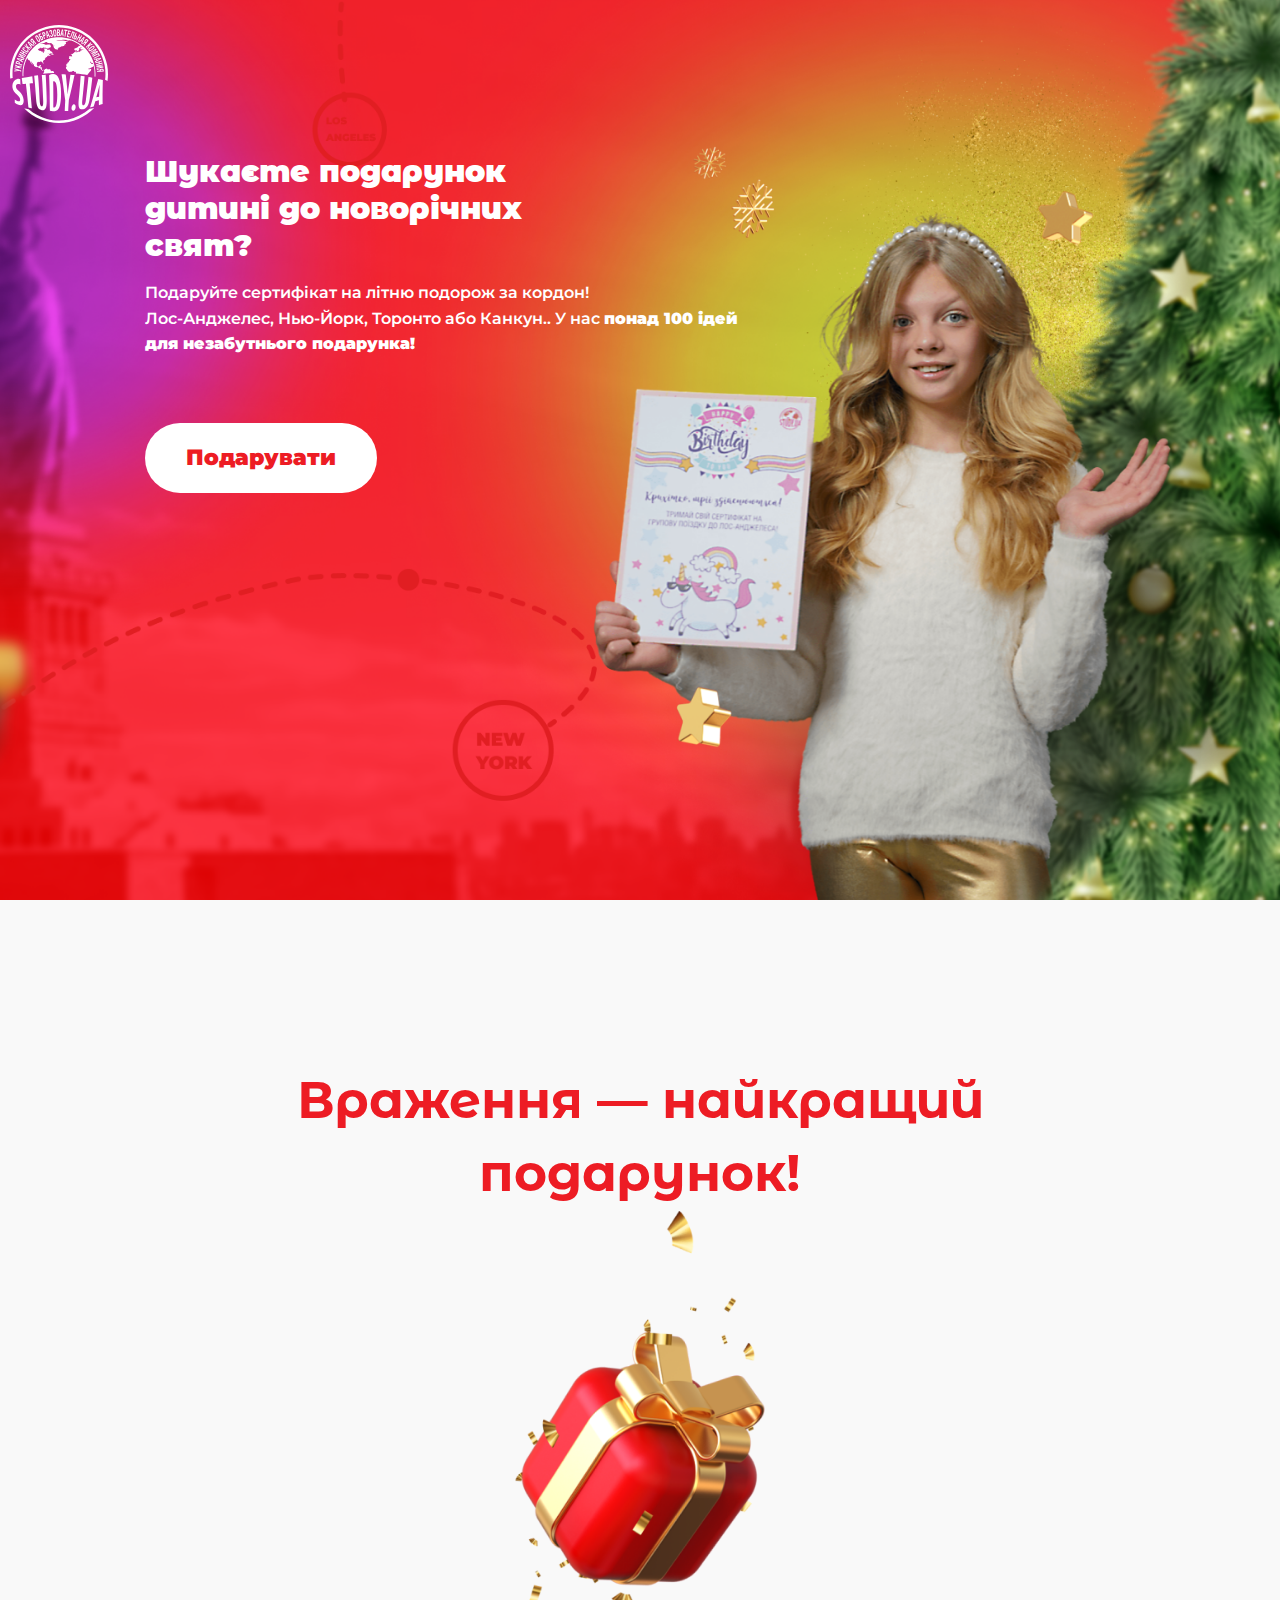
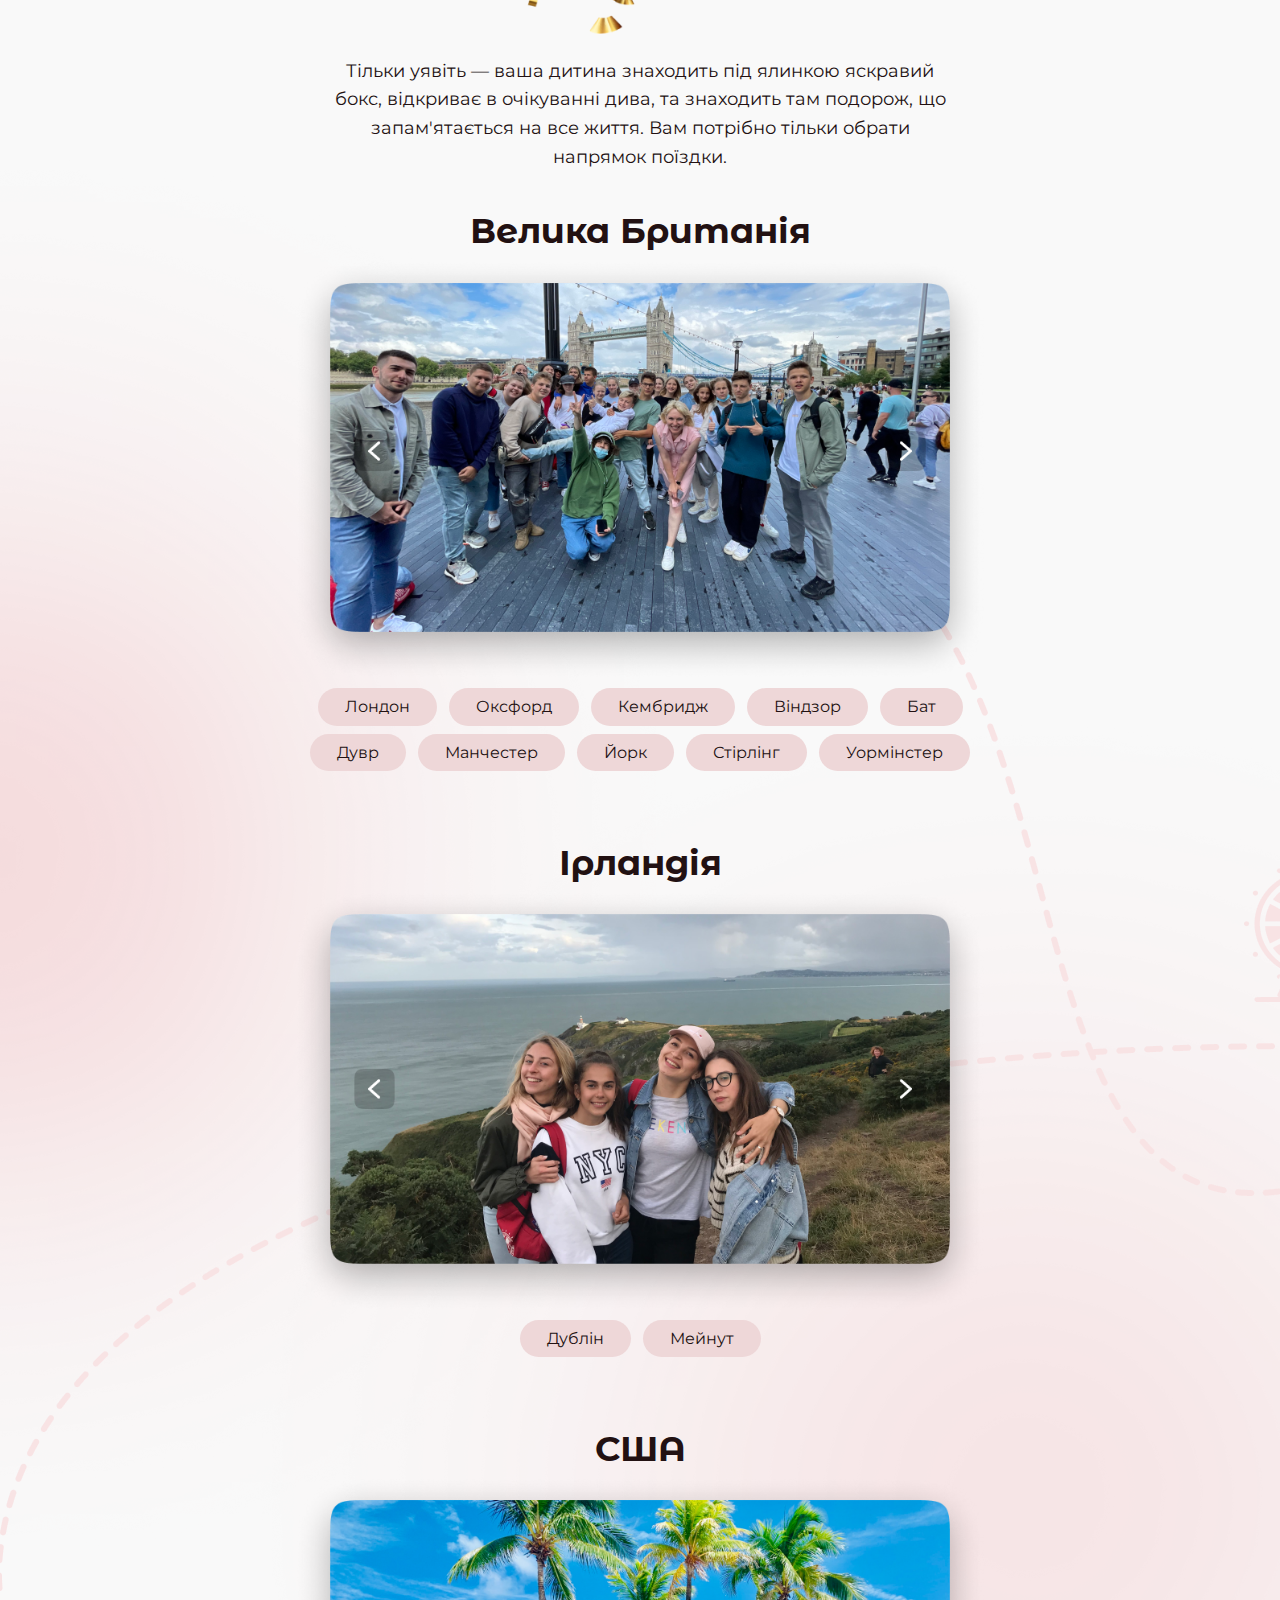
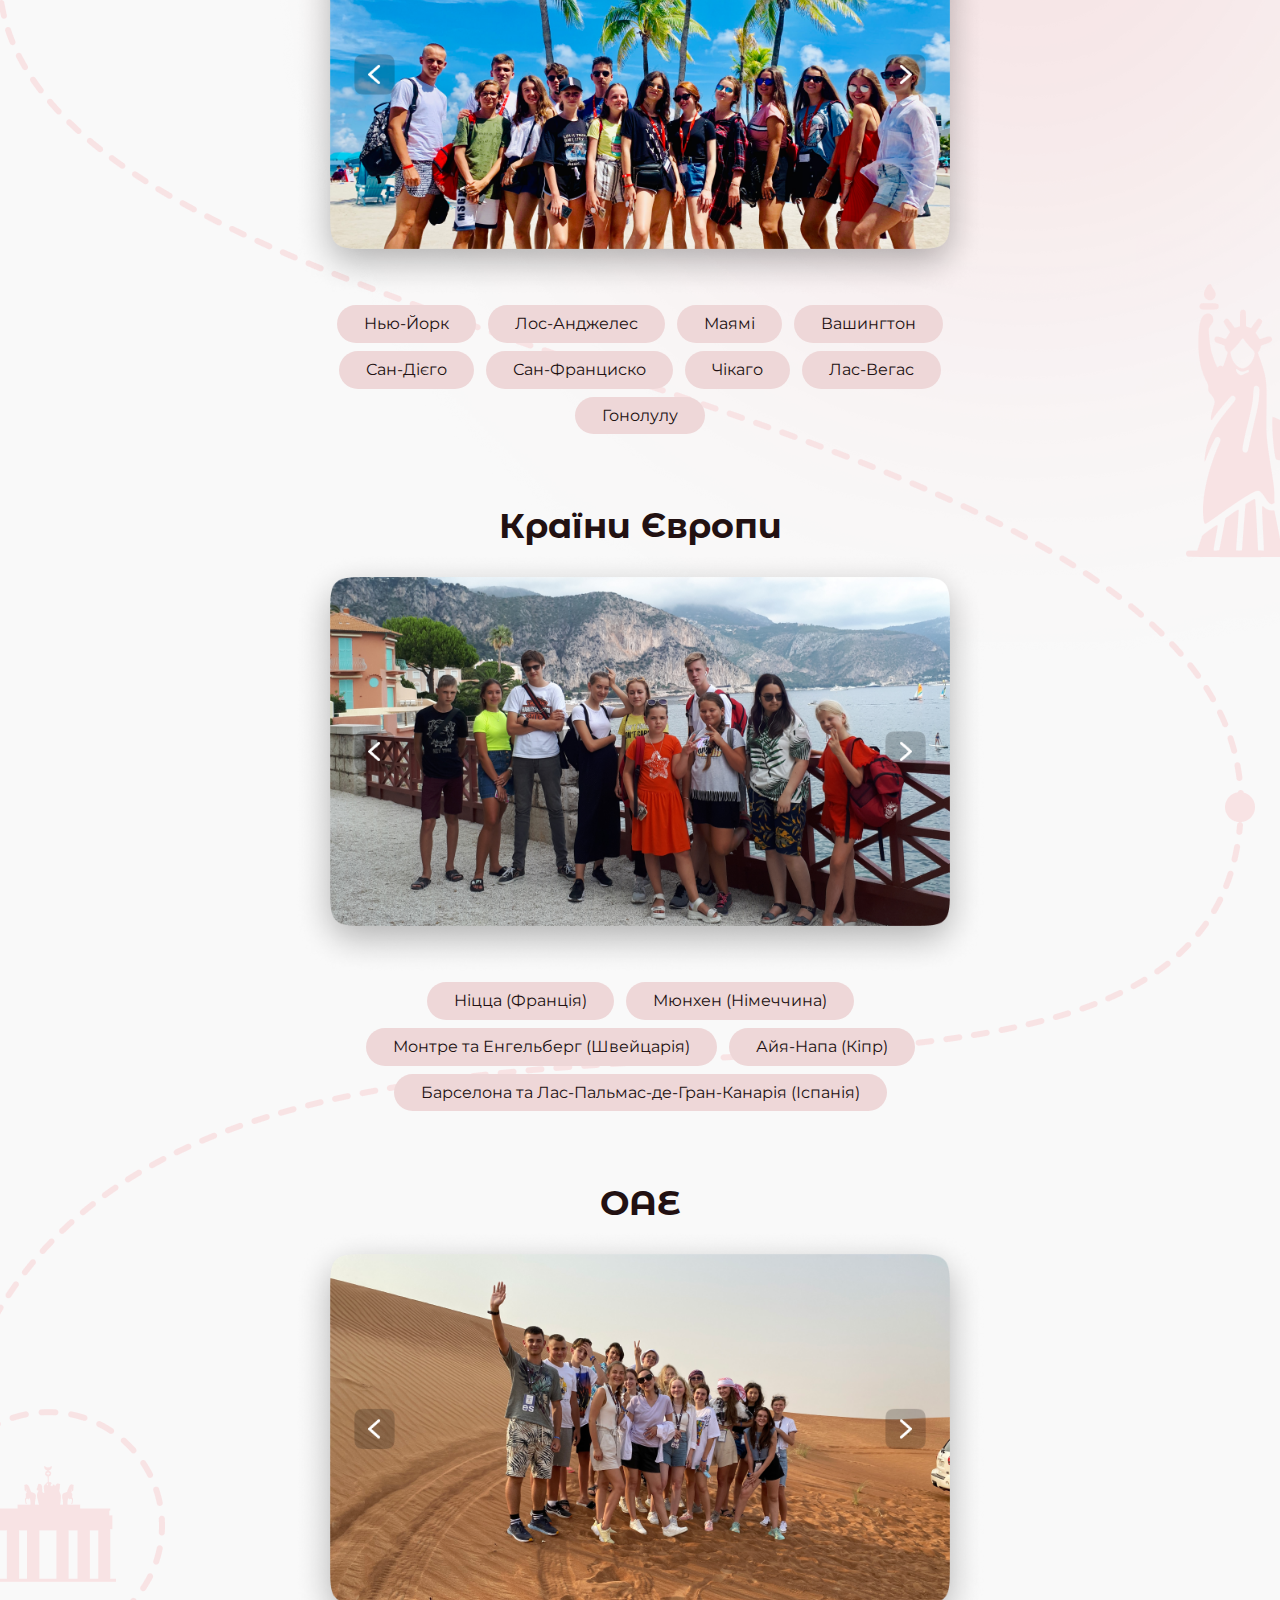
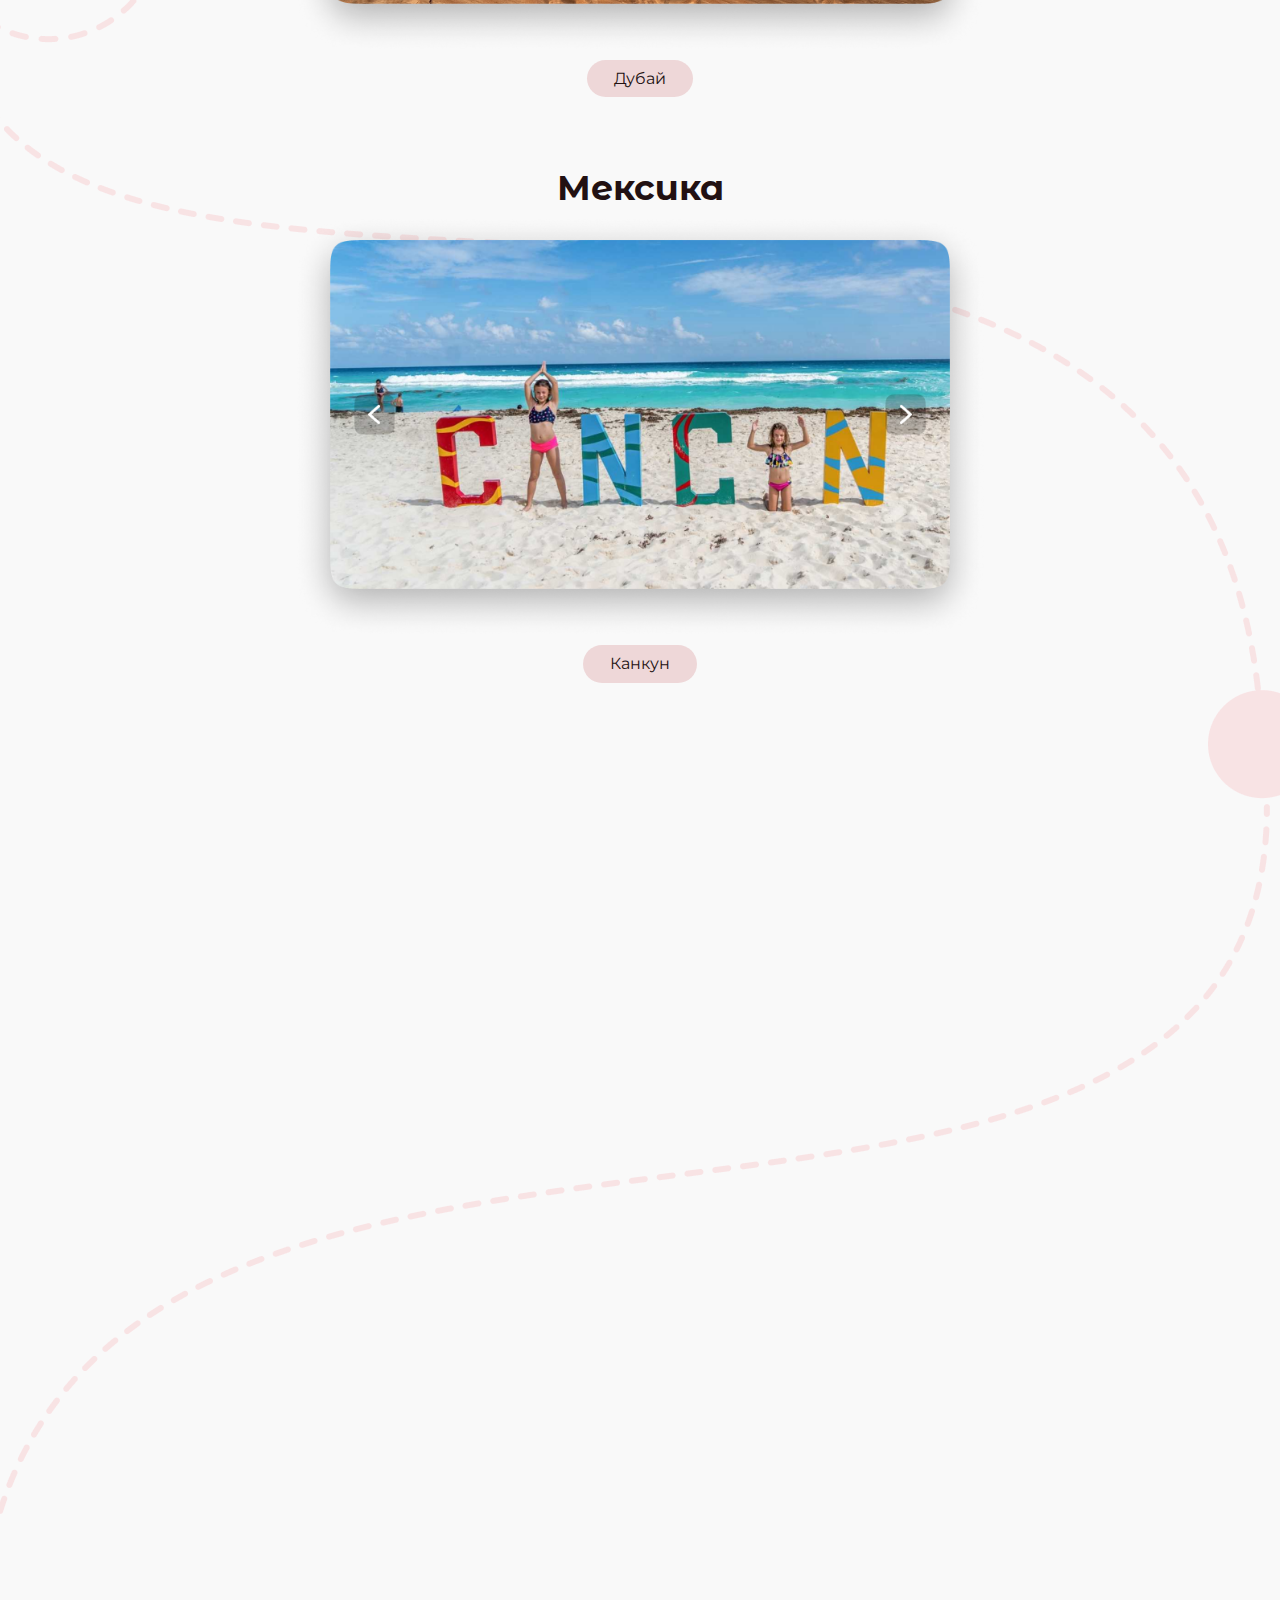
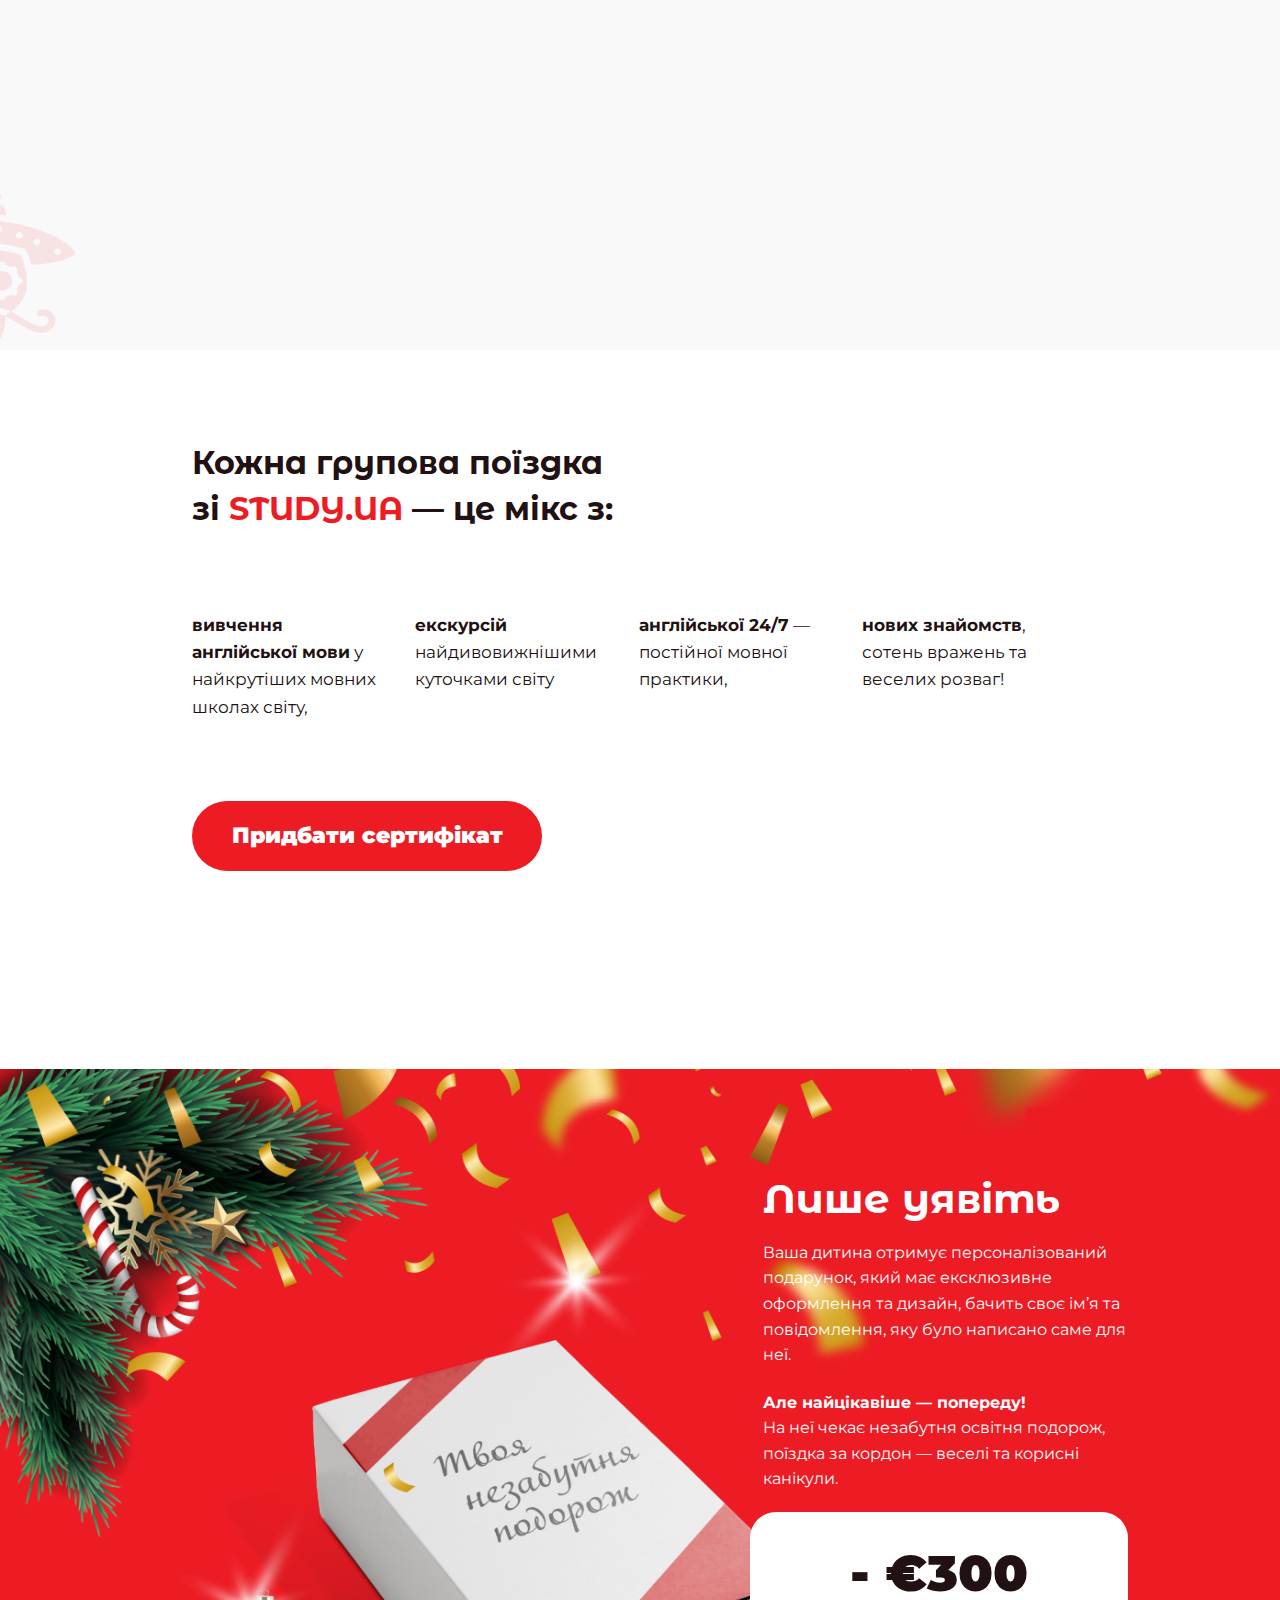
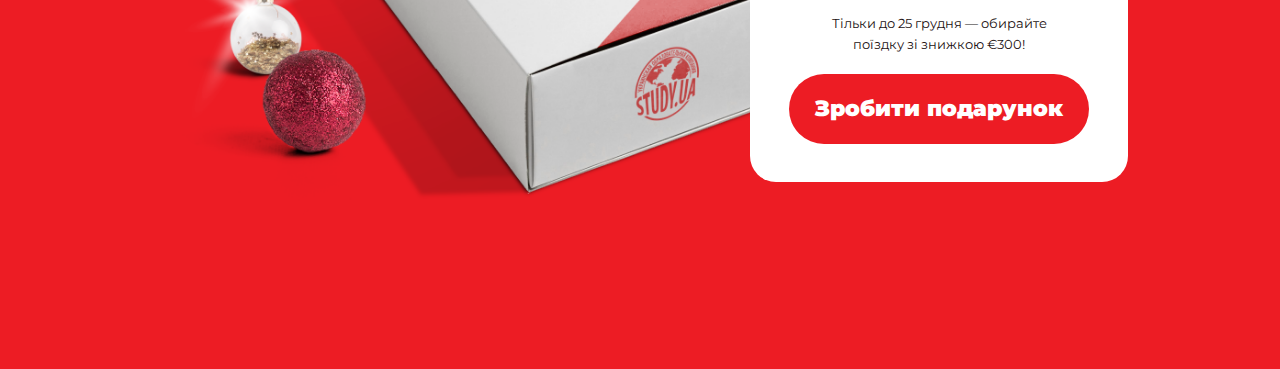
==== commit fb187b6a: "Complete the 4 block" ====
--- a/index.html
+++ b/index.html
@@ -153,18 +153,20 @@
 
    <section class="discount">
     <header class="discount__header">
+      <div class="main__text">
         <h2 class="discount__heading">Лише уявіть</h2>
-          <p>          
+          <p class="discount__text">          
             Ваша дитина отримує персоналізований подарунок, який має ексклюзивне оформлення та дизайн, бачить своє ім’я та повідомлення, яку було написано саме для неї.</p>
-              <p class="bold"><strong>Але найцікавіше — попереду!</strong></p>
-    <p>На неї чекає незабутня освітня подорож, поїздка 
+          <p class="bold"><strong>Але найцікавіше — попереду!</strong></p>
+          <p class="discount__text">На неї чекає незабутня освітня подорож, поїздка 
 за кордон — веселі та корисні канікули.</p>
+      </div>
         <div class="block__container">
 
         <!-- <article class="discount_article"> -->
 
               <h3 class="discount__heading__block">- €300</h3>
-              <p class="">Тільки до 25 грудня — обирайте поїздку зі знижкою €300! </p>
+              <p class="discount__text__block">Тільки до 25 грудня — обирайте поїздку зі знижкою €300! </p>
               <a href="#sertificate" class="btn__discount text-overflow">Зробити подарунок</a> 
 
       <!-- </article> -->
--- a/assets/css/style.css
+++ b/assets/css/style.css
@@ -1,66 +1,65 @@
 :root {
-    --color-text: #221112;
-    --color-light: #ffffff;
-    --color-main: #ed1c24;
-    --color-footer: #670508;
-    --space-size: 10px;
-    font-family: "Montserrat", sans-serif;
-    font-style: normal;
-    font-weight: 400;
-    font-size: 16px;
+  --color-text: #221112;
+  --color-light: #ffffff;
+  --color-main: #ed1c24;
+  --color-footer: #670508;
+  --space-size: 10px;
+  font-family: "Montserrat", sans-serif;
+  font-style: normal;
+  font-weight: 400;
+  font-size: 16px;
+}
+* {
+  box-sizing: border-box;
+}
+a {
+  color: inherit;
+  text-decoration: none;
+}
+img {
+  width: 100%;
+}
+h1,
+h2,
+h3 {
+  font-family: "Montserrat Alternates", sans-serif;
+}
+h1 {
+  font-weight: 900;
+}
+h2,
+h3,
+strong {
+  font-weight: 700;
+}
+p {
+  line-height: 1.6;
+}
+.btn {
+  display: inline-block;
+  max-width: 300px;
+  width: 100%;
+  min-width: 232px;
+  padding: 1.1em 0;
+  border-radius: 70px;
+  background-color: var(--color-main);
+  color: var(--color-light);
+  font-weight: 900;
+  text-align: center;
+}
+
+@media (min-width: 992px) {
+  :root {
+    font-size: 22px;
   }
-  *{
-    box-sizing: border-box;
+  .container {
+    max-width: 990px;
+    margin: auto;
   }
-  a{
-    color: inherit;
-    text-decoration: none;
+}
+
+@media (min-width: 1440px) {
+  .container {
+    max-width: 1170px;
   }
-  img{
-    width: 100%;
-  }
-  h1,
-  h2,
-  h3 {
-    font-family: "Montserrat Alternates", sans-serif;
-  }
-  h1 {
-    font-weight: 900;
-  }
-  h2,
-  h3,
-  strong {
-    font-weight: 700;
-  }
-  p{
-    line-height: 1.6;
-  }
-  .btn{
-    display: inline-block;
-    max-width: 300px;
-    width: 100%;
-    min-width: 232px;
-    padding:  1.1em 0;
-    border-radius: 70px;
-    background-color: var(--color-main);
-    color: var(--color-light);
-    font-weight: 900;
-    text-align: center;
-  }
-  
-  
-  @media (min-width: 992px) {
-    :root {
-      font-size: 22px;
-    }
-    .container{
-      max-width: 990px;
-      margin: auto;
-    }
-  }
-  
-  @media (min-width: 1440px) {
-    .container{
-      max-width: 1170px;
-    }
-  }+}
--- a/assets/css/welcome.css
+++ b/assets/css/welcome.css
@@ -1,67 +1,67 @@
 .welcome {
-    height: 100vh;
-    padding: var(--space-size);
-    background-color: var(--color-main);
-    background-image: url(./../bg-images/Group\ 49_mob.png);
-    background-repeat: no-repeat;
-    background-size: cover;
-    /* background-position: center bottom; */
-    color: var(--color-light);
-    /* color: #ffffff; */
-  }
-  .logo {
-    display: block;
-    width: 50px;
-    height: 50px;
-    margin-top: 15px;
+  height: 100vh;
+  padding: var(--space-size);
+  background-color: var(--color-main);
+  background-image: url(./../bg-images/Group\ 49_mob.png);
+  background-repeat: no-repeat;
+  background-size: cover;
+  /* background-position: center bottom; */
+  color: var(--color-light);
+  /* color: #ffffff; */
+}
+.logo {
+  display: block;
+  width: 50px;
+  height: 50px;
+  margin-top: 15px;
+}
+.welcome__article {
+  display: flex;
+  flex-direction: column;
+  height: 88vh;
+}
+.welcome__heading {
+  margin-top: 30px;
+  font-size: 1.375rem;
+  line-height: 1.23;
+}
+.welcome__article p {
+  padding-top: 0.7rem;
+  font-weight: 600;
+}
+.welcome__article strong {
+  font-weight: 900;
+}
+.welcome__article .btn {
+  max-width: 232px;
+  margin-top: 72.5%;
+
+  align-self: center;
+
+  background-color: var(--color-light);
+  color: var(--color-main);
+}
+
+@media (min-width: 576px) {
+  .welcome {
+    background-image: url(./../bg-images/Group\ 49_desktop.png);
+    background-position: 80% bottom;
   }
   .welcome__article {
-    display: flex;
-    flex-direction: column;
-    height: 88vh;
+    width: 50%;
   }
-  .welcome__heading {
-    margin-top: 30px;
-    font-size: 1.375rem;
-    line-height: 1.23;
+}
+
+@media (min-width: 768px) {
+  .logo {
+    width: 98px;
+    height: 98px;
   }
-  .welcome__article p{
-    padding-top: 0.7rem;
-    font-weight: 600;
-  }
-  .welcome__article strong{
-    font-weight: 900;
+  .welcome__article {
+    width: 60%;
   }
   .welcome__article .btn {
-    max-width: 232px;
-    margin-top: 72.5%;
-  
-    align-self: center;
-  
-    background-color: var(--color-light);
-    color: var(--color-main);
+    align-self: initial;
+    margin-top: 3rem;
   }
-  
-  @media (min-width: 576px) {
-    .welcome {
-      background-image: url(./../bg-images/Group\ 49_desktop.png);
-      background-position: 80% bottom;
-    }
-    .welcome__article {
-      width: 50%;
-    }
-  }
-  
-  @media (min-width: 768px) {
-    .logo {
-      width: 98px;
-      height: 98px;
-    }
-    .welcome__article {
-      width: 60%;
-    }
-    .welcome__article .btn {
-      align-self: initial;
-      margin-top: 3rem;
-    }
-  }+}
--- a/assets/css/gifts.css
+++ b/assets/css/gifts.css
@@ -9,7 +9,7 @@
 }
 
 .gifts__heading {
-  font-size: 1.50rem;
+  font-size: 1.5rem;
   /* padding-top: 10%; */
   margin-top: 2rem;
   /* padding: 10px 20px; */
@@ -42,7 +42,7 @@
   font-weight: 700;
   font-size: 23px;
   padding-top: 3%;
-  padding-bottom: 4.5%; 
+  padding-bottom: 4.5%;
   /* line-height: 51px; */
   text-align: center;
 }
@@ -111,13 +111,15 @@
   /* padding-left: 23%; */
 }
 
-.hide-on-mobile { display: inline; }
+.hide-on-mobile {
+  display: inline;
+}
 /* Smartphone Portrait and Landscape */
-@media only screen
-and (min-device-width : 310px)
-and (max-device-width : 480px){ .hide-on-mobile { display: none; }}
-
-
+@media only screen and (min-device-width: 310px) and (max-device-width: 480px) {
+  .hide-on-mobile {
+    display: none;
+  }
+}
 
 @media (min-width: 768px) {
   .gifts {
--- a/assets/css/desc.css
+++ b/assets/css/desc.css
@@ -1,45 +1,41 @@
-
 .desc {
   width: 80%;
   margin: 7% 7% 7% 4%;
   color: #221112;
-  height: 130vh;
+  height: 120vh;
   background-repeat: no-repeat;
   background-position: center bottom;
   padding-top: 25%;
-
 }
 
 .desc__header {
-    /* font-size: 1.55rem; */
-    font-size: 1.55rem;
+  /* font-size: 1.55rem; */
+  font-size: 1.55rem;
 
-    text-align: left;
-    font-weight: 700;
-    /* line-height: 1.45; */
-    white-space: nowrap;
-  }
+  text-align: left;
+  font-weight: 700;
+  /* line-height: 1.45; */
+  white-space: nowrap;
+}
 
 .desc__heading,
 .desc__texts {
-    /* padding: 35px; */
-    padding-bottom: 50px;
+  /* padding: 35px; */
+  padding-bottom: 50px;
 }
 
 .desc__text {
   display: flex;
   flex-direction: column;
-  justify-content: space-between; 
-   /* justify-content: center; */
-  flex-wrap:nowrap;
+  justify-content: space-between;
+  /* justify-content: center; */
+  flex-wrap: nowrap;
   font-size: 17px;
-  
 }
 .desc__texts {
   /* width: 20%; */
   width: 100%;
   text-align: left;
-
 }
 
 .color {
@@ -48,18 +44,17 @@
 
 .btn__desc {
   display: flex;
-  justify-content:center;
-  align-items:center;
+  justify-content: center;
+  align-items: center;
   max-width: 90%;
   width: 100%;
   min-width: 115%;
-  padding:  1.1em 0;
+  padding: 1.1em 0;
   border-radius: 70px;
   background-color: var(--color-main);
   color: var(--color-light);
   font-weight: 900;
   text-align: center;
-
 }
 
 @media (min-width: 768px) {
@@ -70,36 +65,33 @@
     height: 60vh;
     background-repeat: no-repeat;
     background-position: center bottom;
-      padding-top: 0%;
+    padding-top: 0%;
+  }
 
+  .desc__header {
+    font-size: 1.45rem;
+    text-align: left;
+
+    font-weight: 700;
+    line-height: 1.45;
   }
-  
-  .desc__header {
-      font-size: 1.45rem;
-      text-align: left;
-    
-      font-weight: 700;
-      line-height: 1.45;
-  }
-  
+
   .desc__heading,
   .desc__texts {
-      /* padding: 35px; */
-      padding-bottom: 80px;
+    /* padding: 35px; */
+    padding-bottom: 80px;
   }
-  
+
   .desc__text {
     display: flex;
     flex-direction: row;
-    justify-content: space-between; 
-    flex-wrap:nowrap;
-    
+    justify-content: space-between;
+    flex-wrap: nowrap;
   }
   .desc__texts {
     /* width: 20%; */
     width: 200px;
     text-align: left;
-  
   }
   .btn__desc {
     /* display: inline-block; */
@@ -107,12 +99,11 @@
     max-width: 350px;
     width: 100%;
     min-width: 232px;
-    padding:  1.1em 0;
+    padding: 1.1em 0;
     border-radius: 70px;
     background-color: var(--color-main);
     color: var(--color-light);
     font-weight: 900;
     text-align: center;
   }
-
-}+}
--- a/assets/css/discount.css
+++ b/assets/css/discount.css
@@ -1,79 +1,164 @@
 .discount {
-  height: 100vh;
+  /* height: 100vh; */
+  height: 170vh;
+
   padding: var(--space-size);
-  background-color: #ed1c24;
-  background-image: url(./../bg-images/discount_desktop.png);
+  background-color: var(--color-main);
+  background-image: url(./../bg-images/discount_mob.png);
+
   background-repeat: no-repeat;
-  background-size: cover;
-  background-position: center bottom;
+  /* background-size: cover; */
+  /* background-position: center bottom; */
   color: var(--color-light);
-
 }
 
 .discount__header {
-
 }
 .discount__heading {
-    font-size: 1.375rem;
-
+  font-size: 1.85rem;
+  padding-bottom: 20px;
 }
 
-p {
+.discount__text {
+  padding-bottom: 20px;
+}
+/* .discount__heading,
+.discount__text,
+.bold { */
+/* margin-left: 740px; */
+/* margin-bottom: 50px; */
+
+/* .discount__text{
+  margin-left: 740px;
+
+} */
+
+.main__text {
+  /* margin-left: 740px; */
+  margin-top: 95%;
+  width: 80%;
+  padding-left: 1%;
 }
 
+/* 
 .bold {
   padding-top: 0.5%;
+} */
+
+.block__container {
+  display: block;
+  /* margin-top: 0; */
+  margin: 0 auto;
+
+  margin-top: 50px;
+  /* padding-top: 50px; */
+  /* position: fixed; */
+  background-color: #ffffff;
+  border-radius: 26px;
+  padding: 1.1em 0;
+  max-width: 99%;
+  height: 300px;
+  min-width: 50%;
+  /* margin-left: 740px; */
+  /* margin-top: 200px; */
+  /* margin-left: 100%; */
+  text-align: center;
+  color: #221112;
+  align-self: initial;
 }
 
-.block__container {
-    /* display: flex;
-    flex-wrap: nowrap;
-    align-items: flex-start; */
+.discount__heading__block {
+  font-size: 3rem;
+  font-weight: 900;
+  padding-bottom: 4%;
+  padding-top: 7%;
+}
+
+.discount__text__block {
+  margin-top: 3%;
+  padding: 0% 19% 0% 19%;
+  font-size: 15px;
+}
+
+.btn__discount {
+  display: flex;
+  justify-content: center;
+  /* display: block; */
+  align-items: center;
+  max-width: 300px;
+  width: 80%;
+  min-width: 70%;
+  padding: 1.1em 0;
+  border-radius: 70px;
+  background-color: var(--color-main);
+  color: var(--color-light);
+  font-weight: 900;
+  text-align: center;
+  margin: auto;
+  margin-top: 7%;
+}
+
+@media (min-width: 768px) {
+  .discount {
+    height: 100vh;
+    background-image: url(./../bg-images/discount_desktop.png);
+    background-size: cover;
+  }
+
+  .main__text {
+    margin-left: 740px;
+    margin-top: 100px;
+    width: 30%;
+  }
+
+  .bold {
+    padding-top: 0.5%;
+  }
+
+  .block__container {
+    /* position: fixed; */
     background-color: #ffffff;
     border-radius: 26px;
-    padding:  1.1em 0;    
-    max-width: 31%;
+    padding: 1.1em 0;
+    max-width: 30%;
     height: 270px;
     min-width: 30%;
     margin-left: 740px;
-    margin-top: 200px;
+    /* margin-top: 200px; */
     /* margin-left: 100%; */
-text-align: center;
-color: #221112;
-}
-/* .discount__header>.block__container{
+    text-align: center;
+    color: #221112;
+    align-self: initial;
+    margin-top: 0;
+  }
+
+  .discount__heading__block {
+    font-size: 2.3rem;
+    font-weight: 900;
+    padding-bottom: 4%;
+    padding-top: 3%;
+  }
+
+  .discount__text__block {
+    margin: auto;
+    padding: 0% 19% 0% 19%;
+    font-size: 13px;
+  }
+  .btn__discount {
     display: flex;
-    align-items: flex-start;
-
-} */
-
-.discount_article {
-}
-
-.discount__heading__block {
-    font-size: 1.55rem;
-    font-weight: 900;
-}
-
-.btn__discount {
-    display: flex;
-    justify-content:center;
+    justify-content: center;
     /* display: block; */
-    align-items:center;
-    /* max-width: 21%; */
-    /* width: 63%; */
-    /* min-width: 30%; */
-    /* min-width: 15%; */
-
-    max-width: 350px;
+    align-items: center;
+    max-width: 300px;
     width: 100%;
-    min-width: 232px;
-    padding:  1.1em 0;
+    min-width: 230px;
+    padding: 1.1em 0;
     border-radius: 70px;
     background-color: var(--color-main);
     color: var(--color-light);
     font-weight: 900;
     text-align: center;
     margin: auto;
-    margin-top: 15%;
+    margin-top: 5%;
+  }
 }
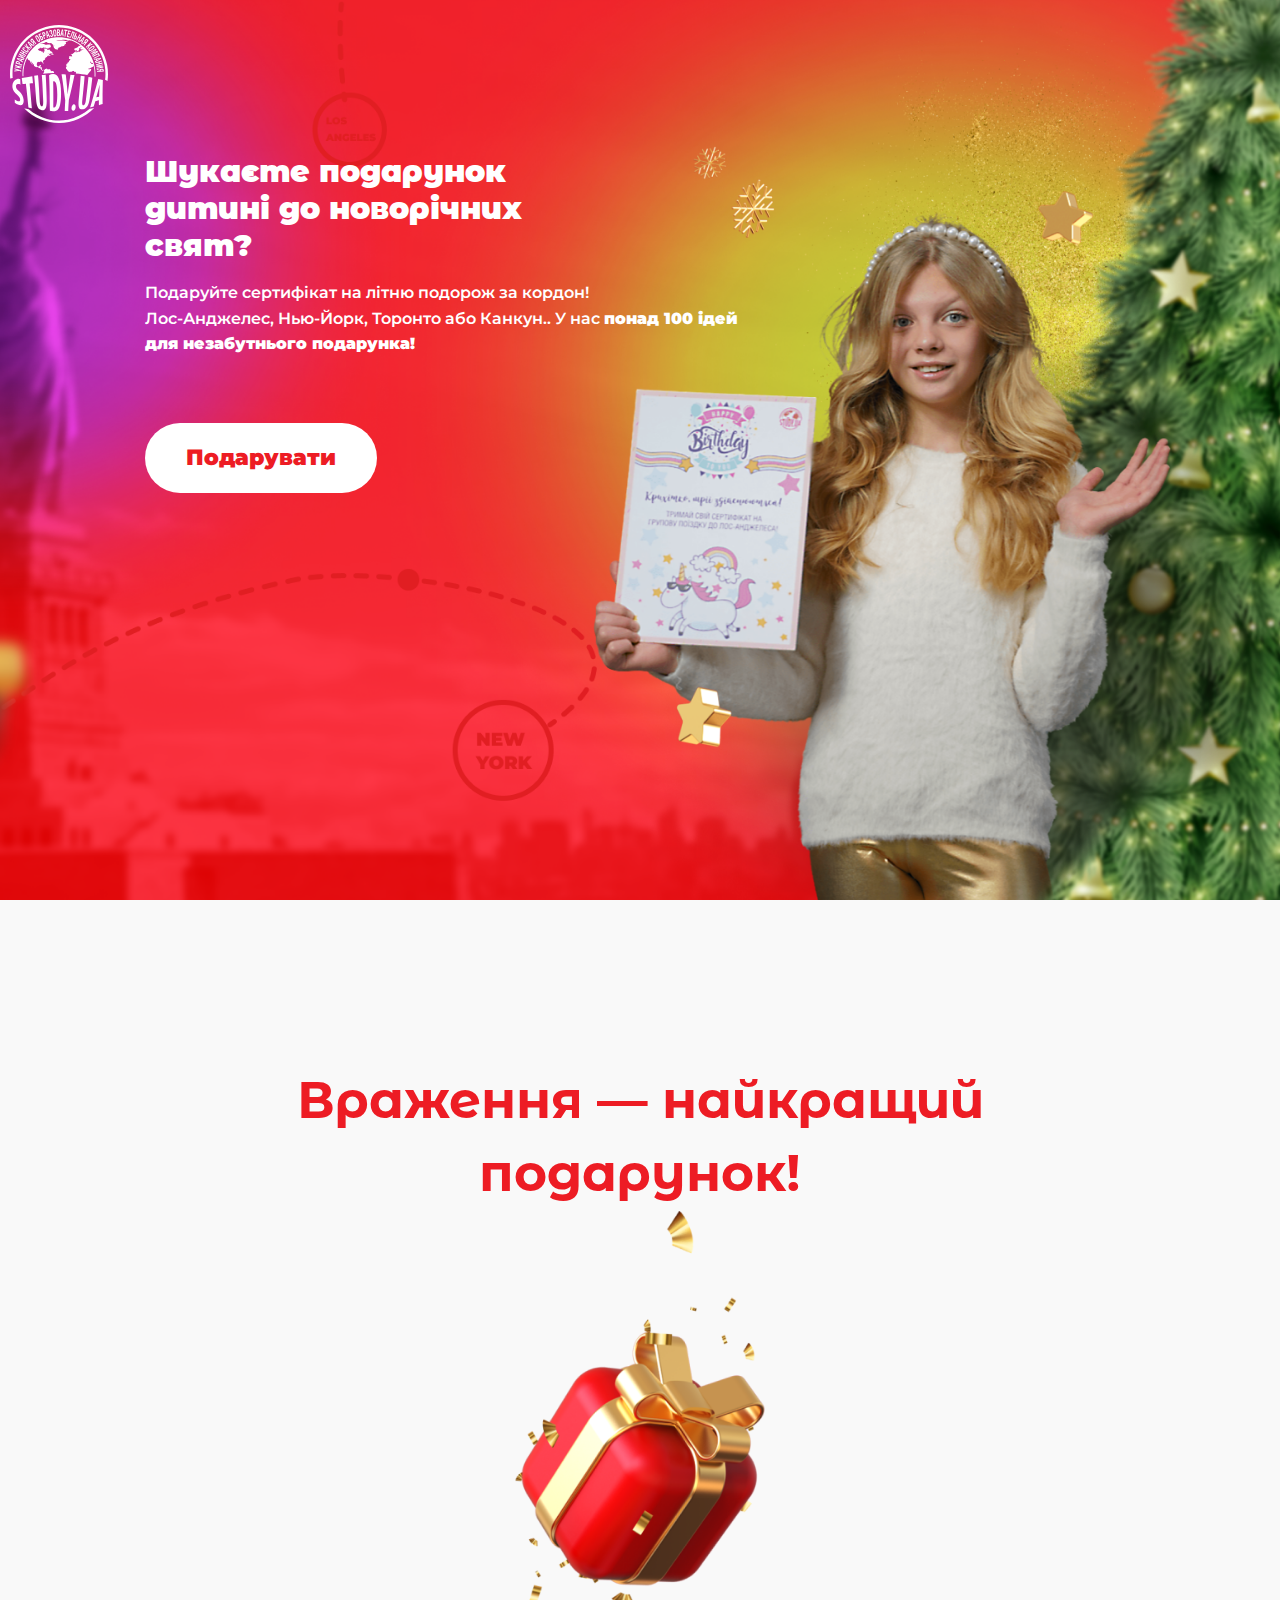
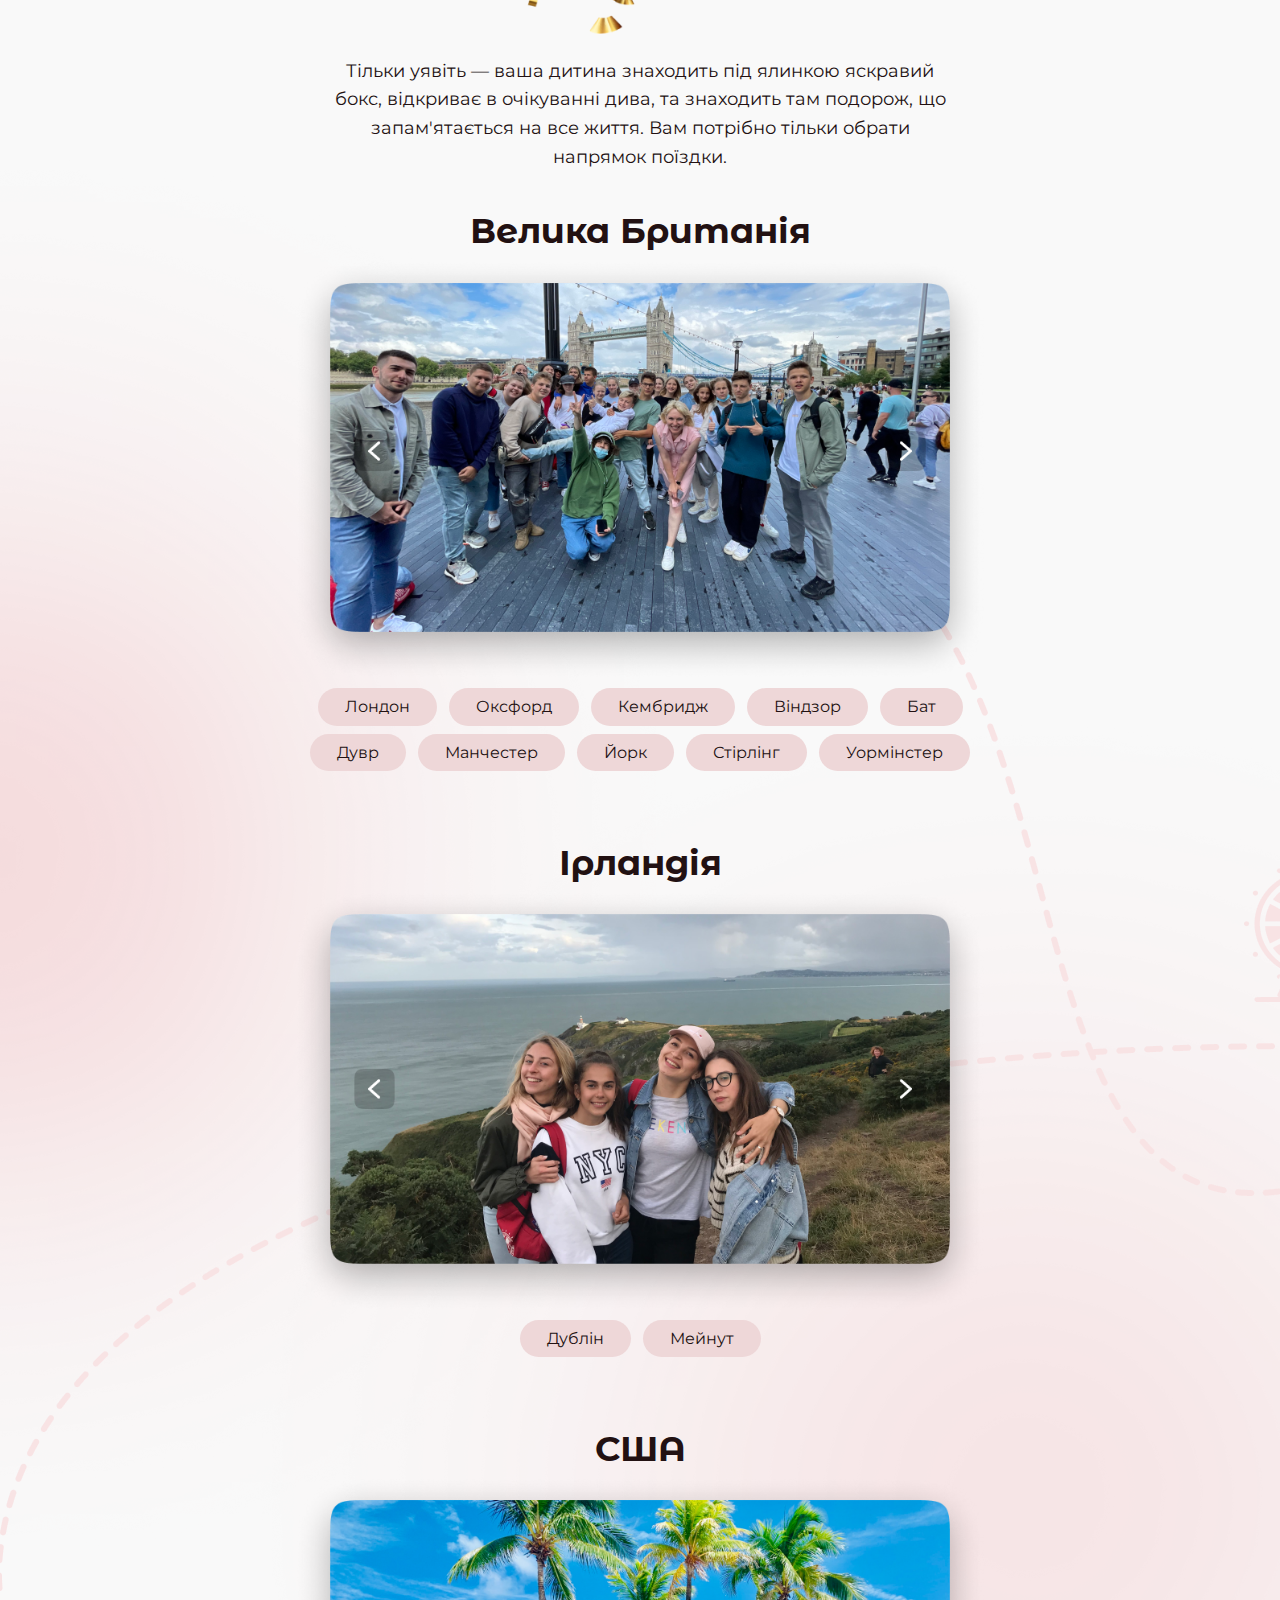
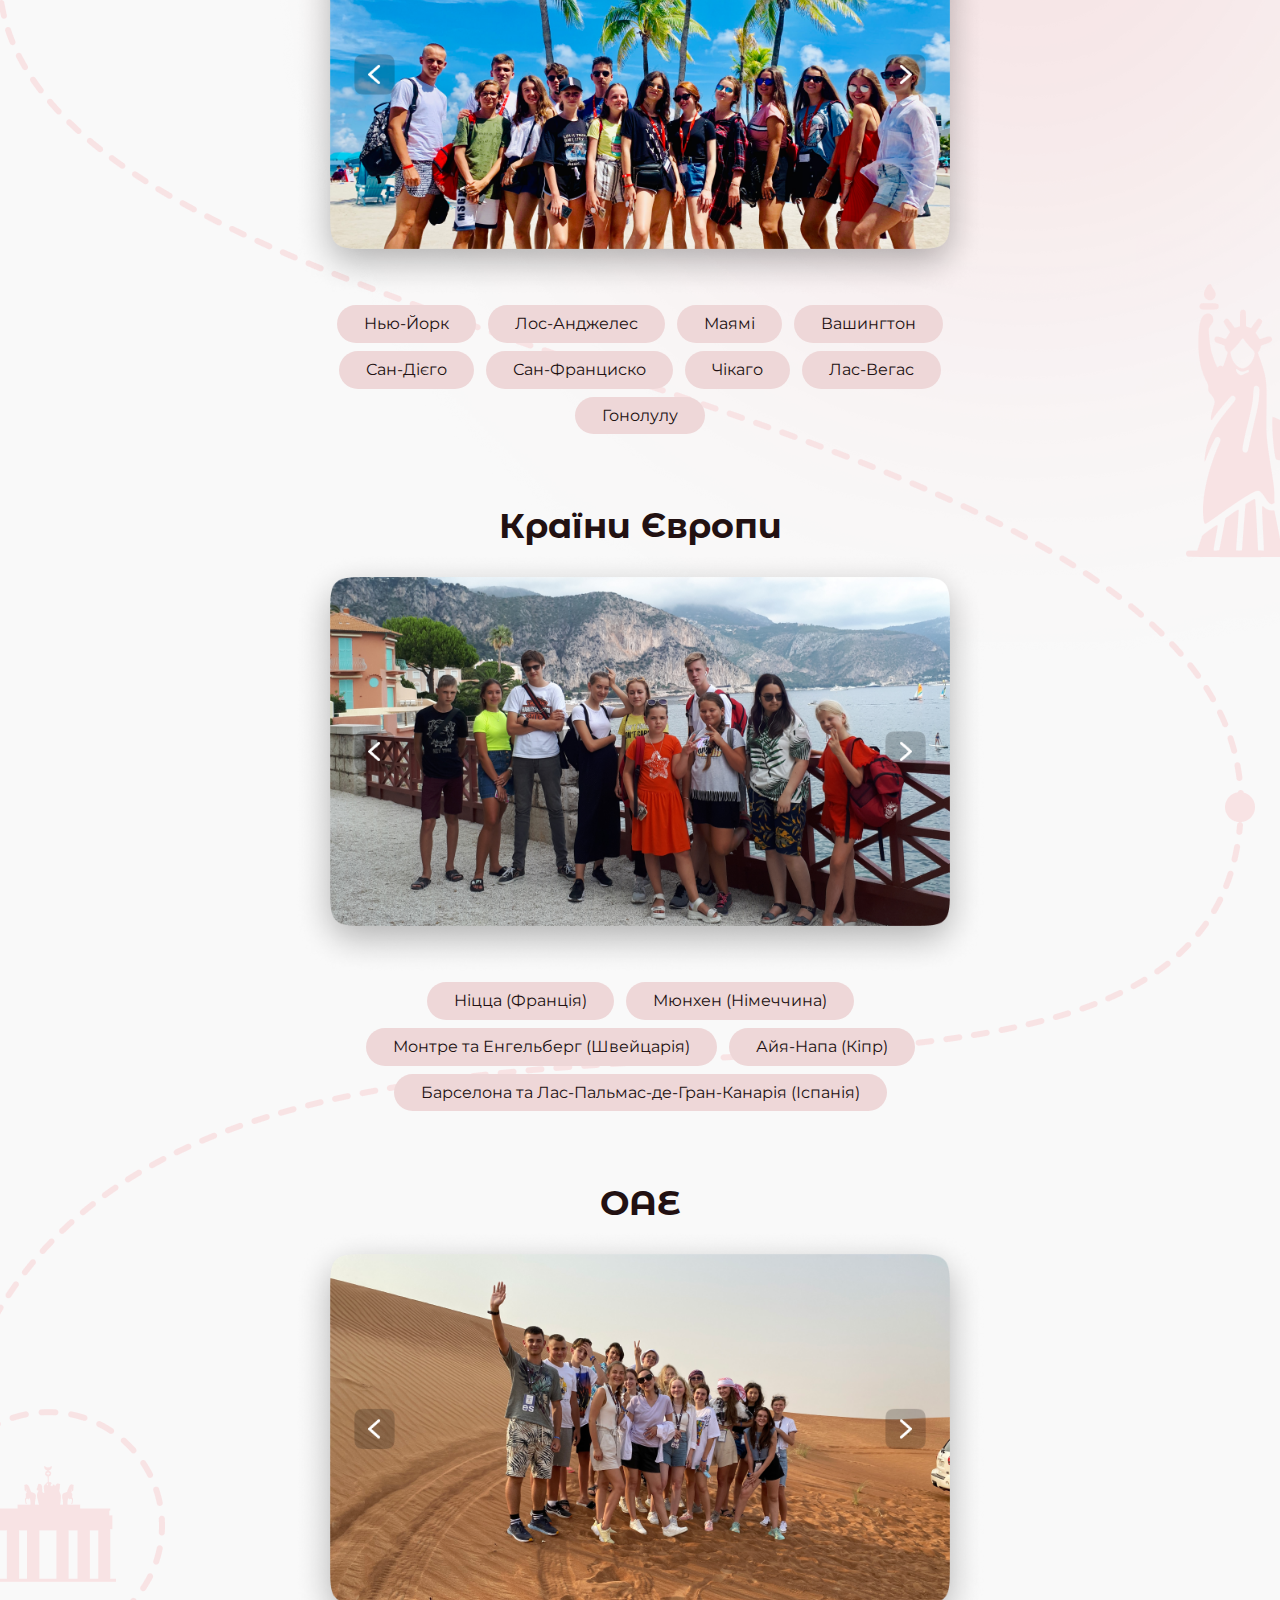
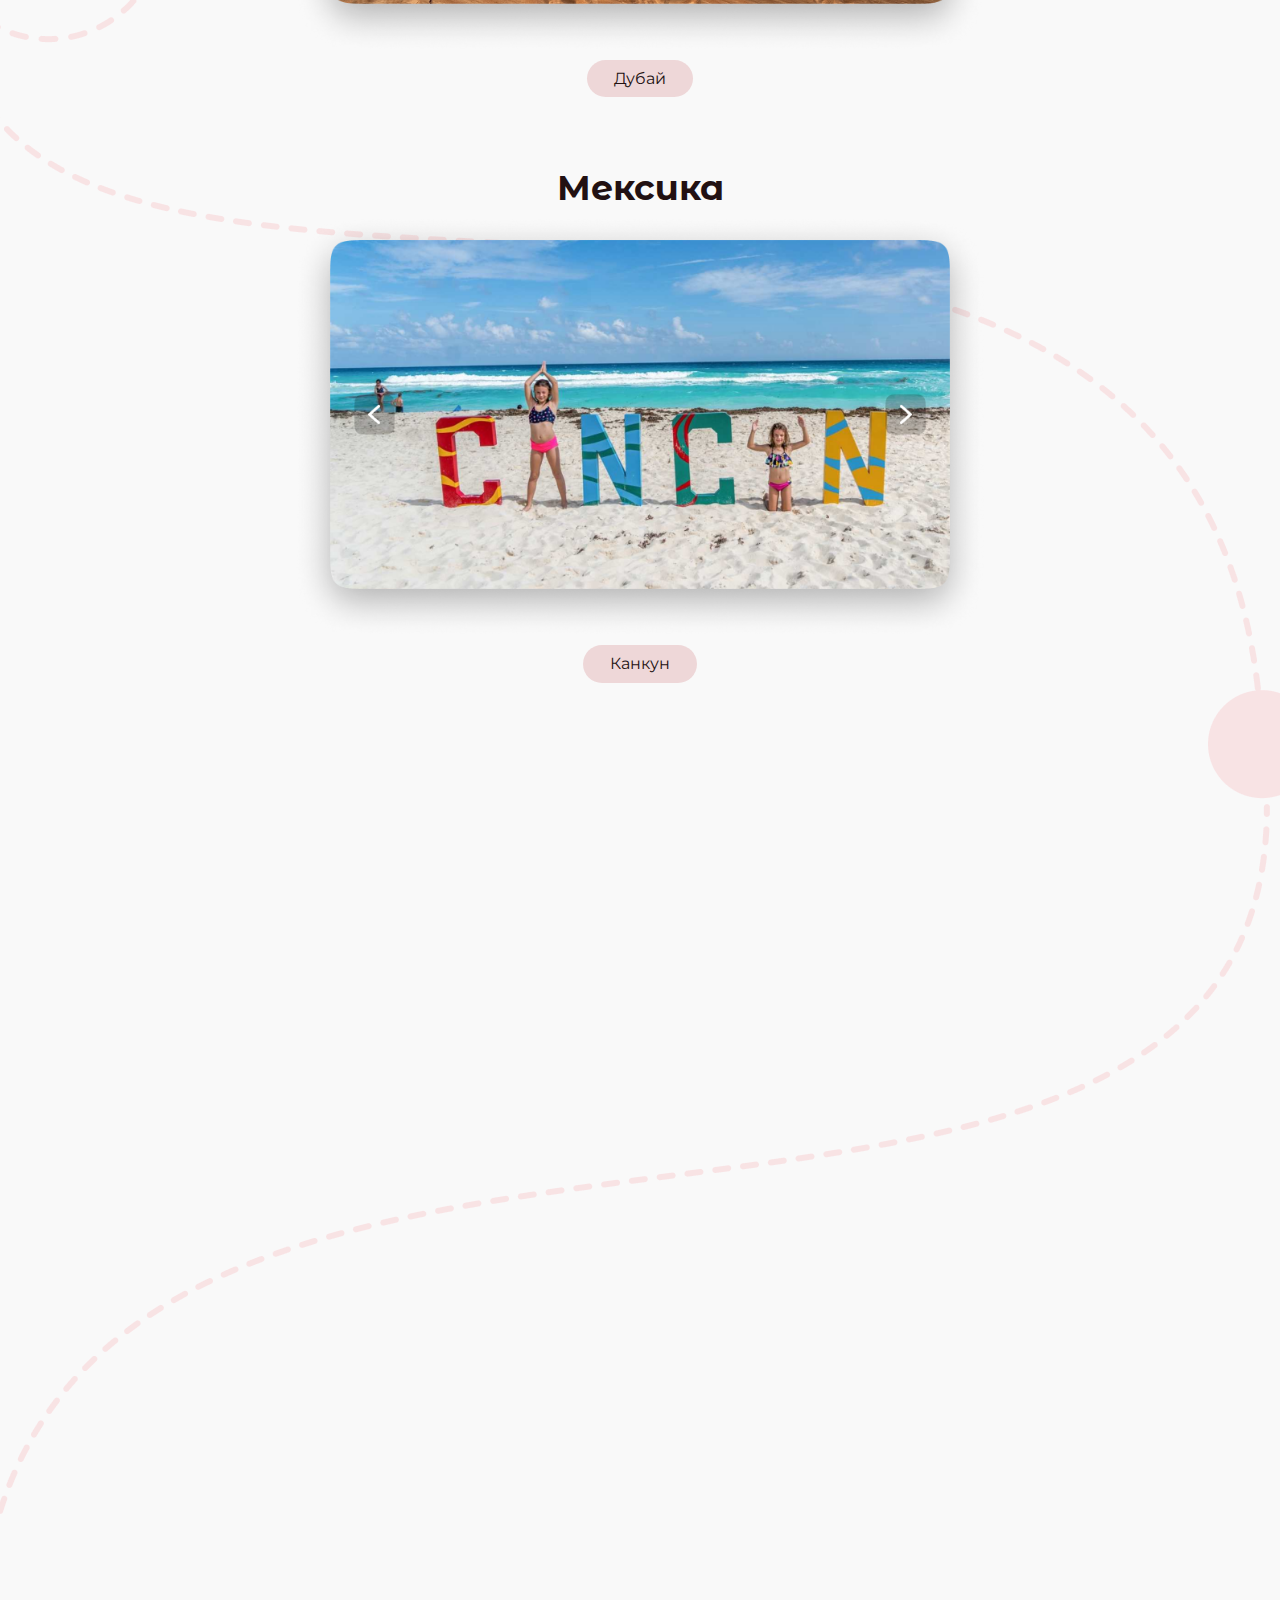
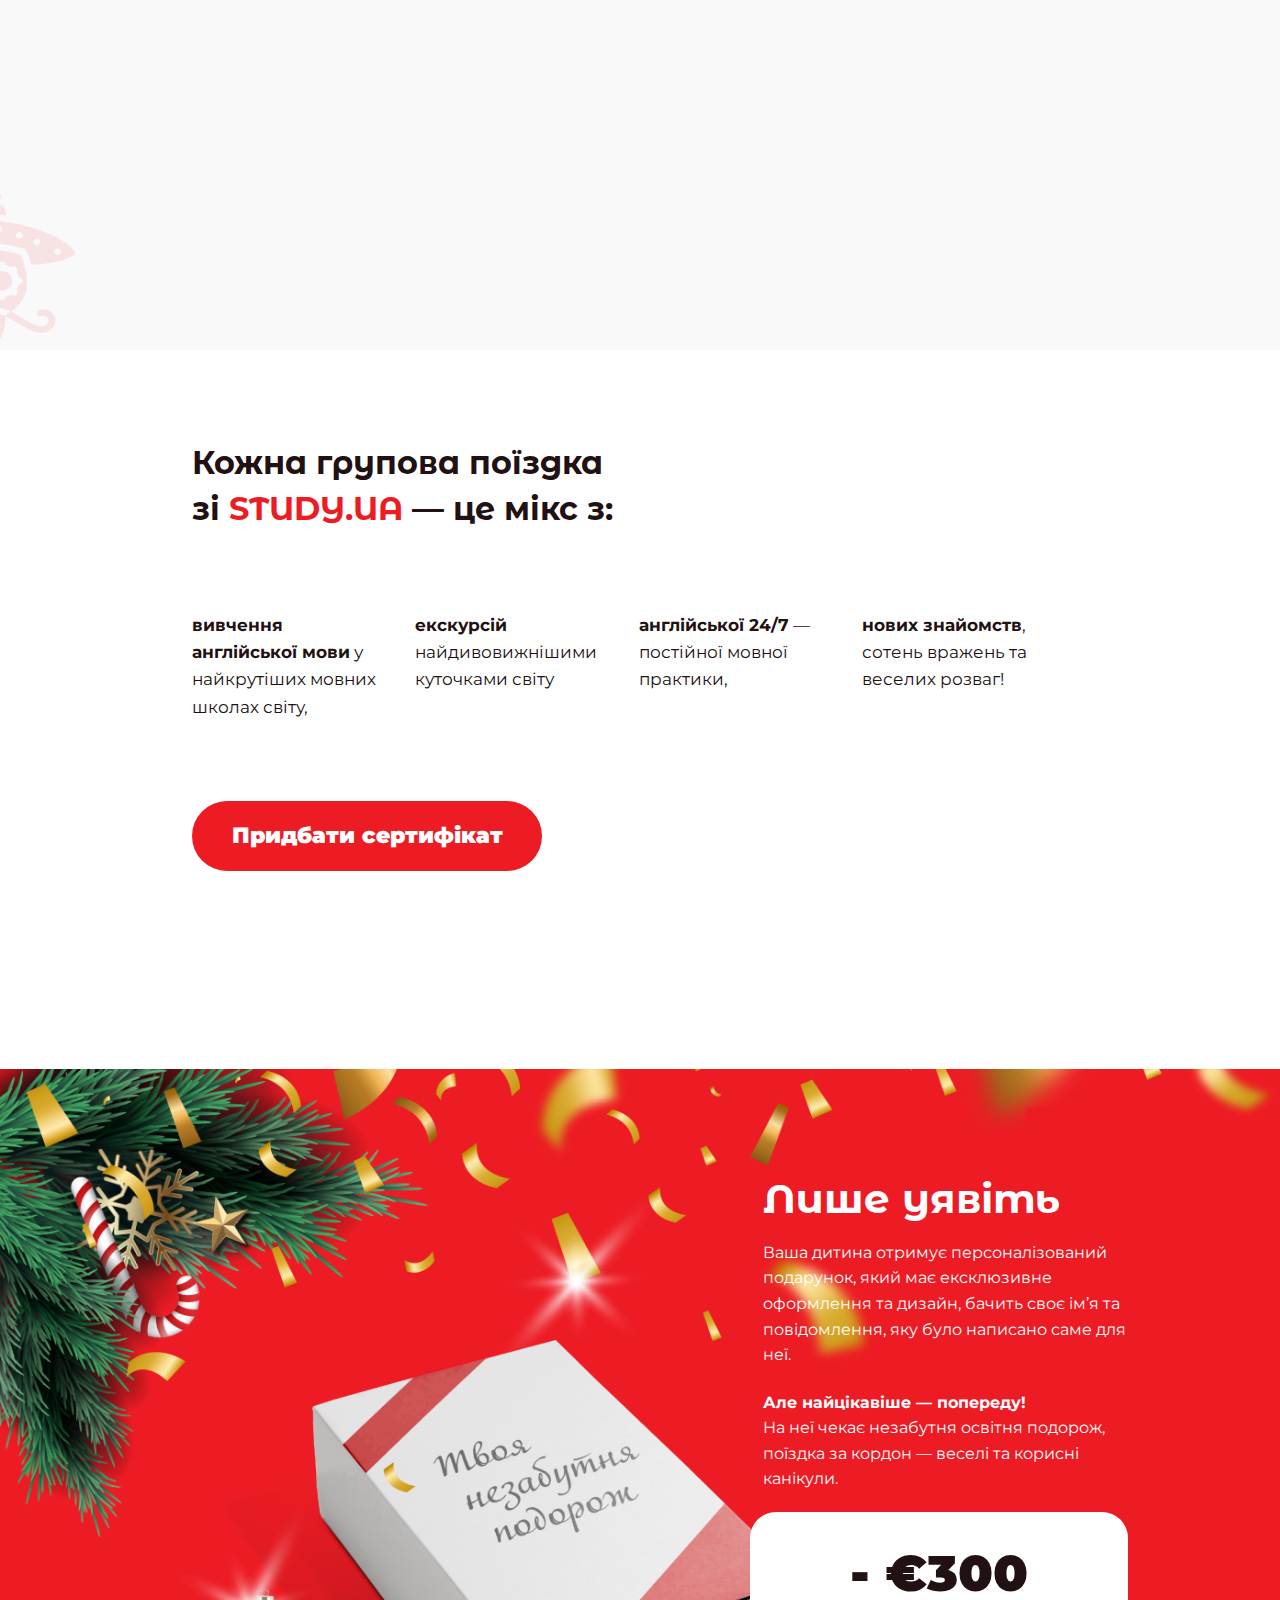
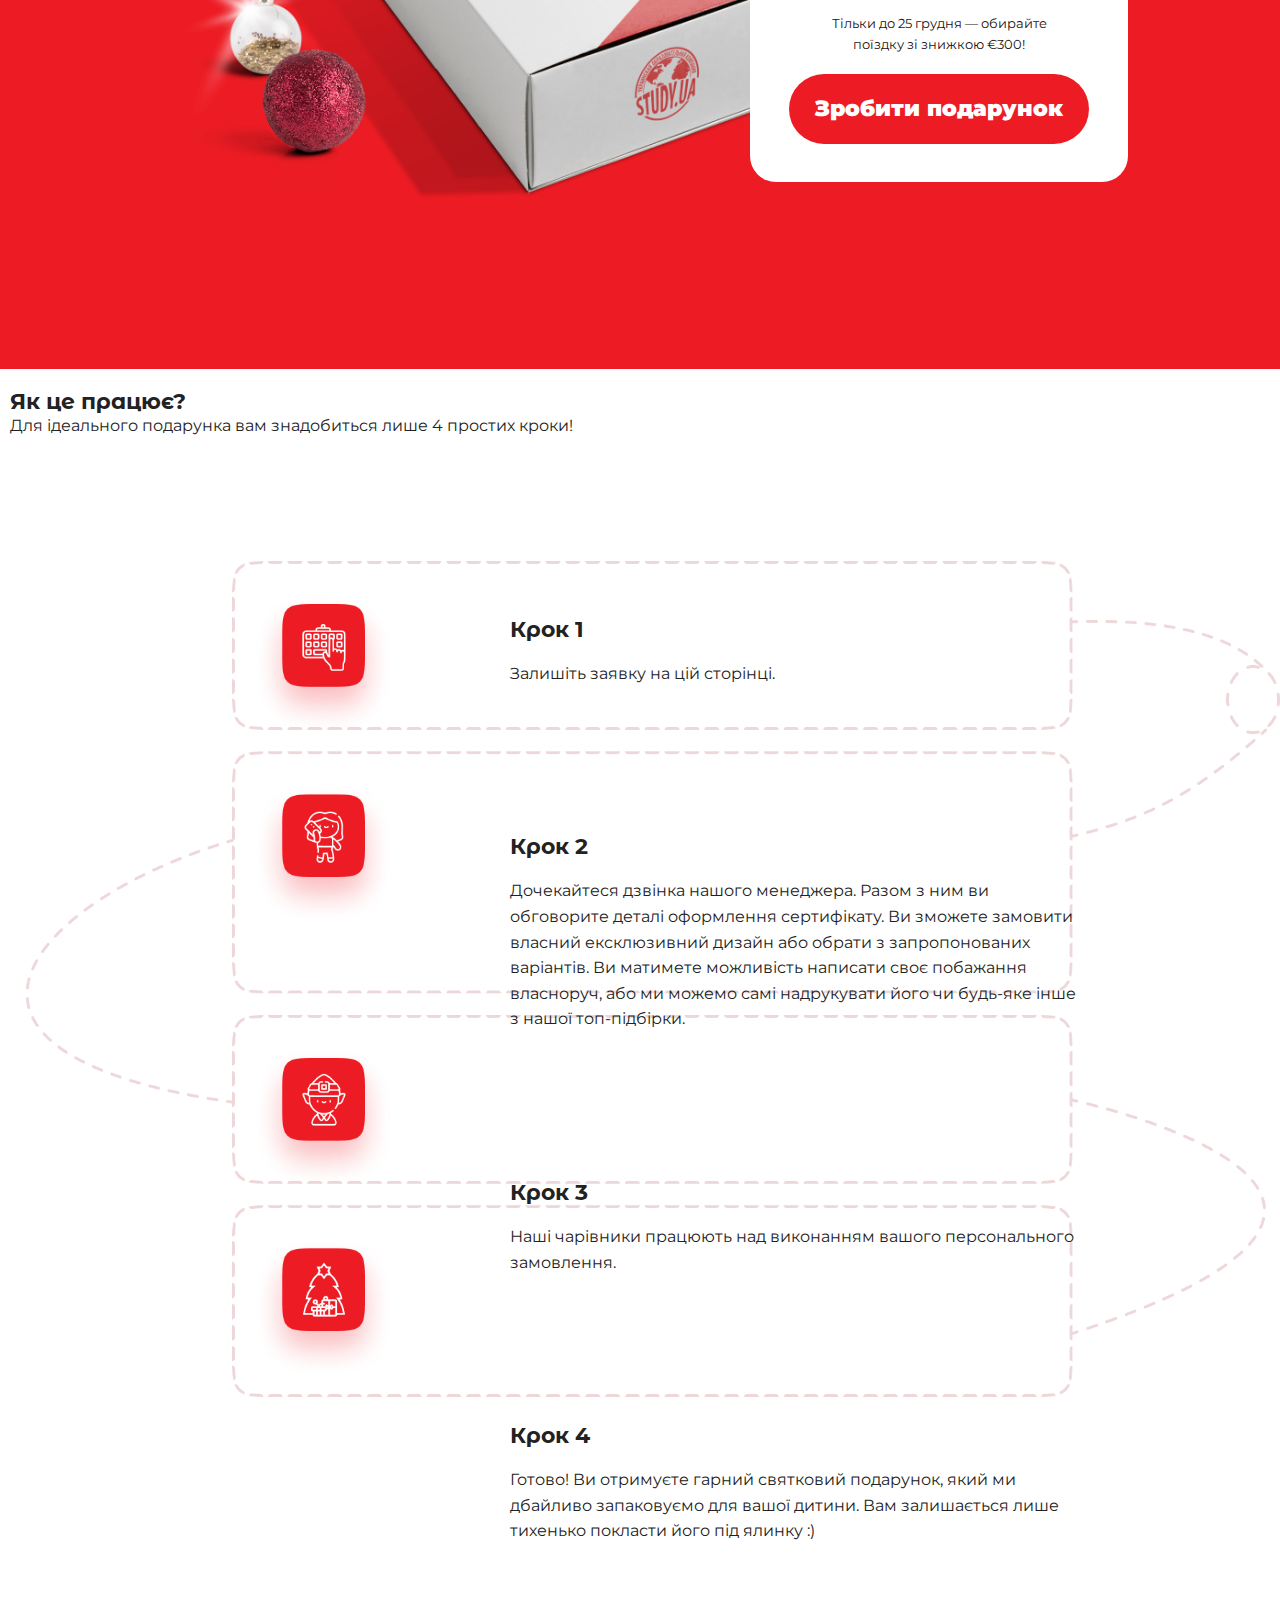
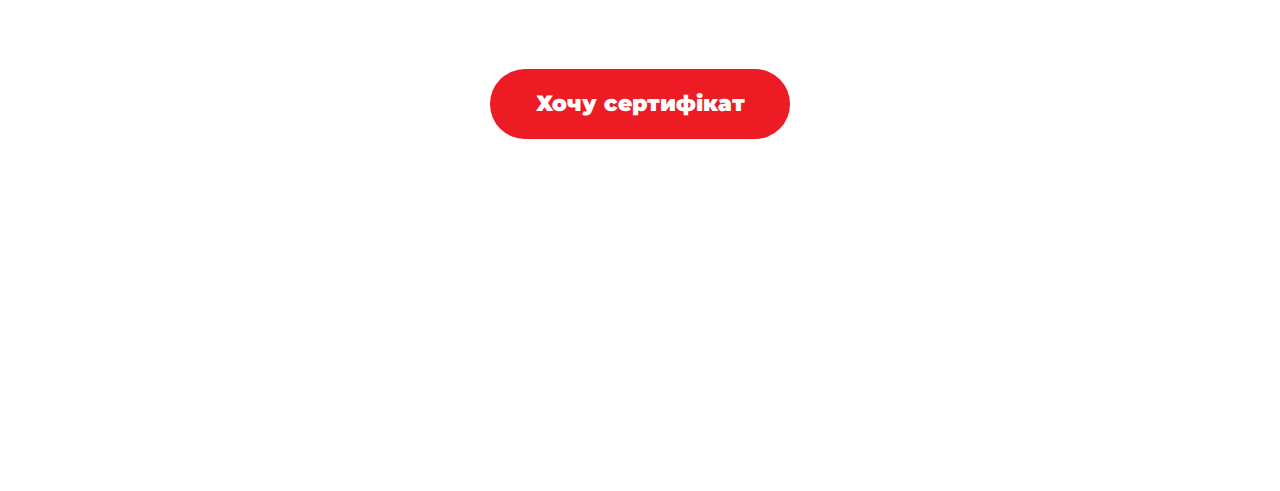
==== commit ffcc6f38: "Create block 4" ====
--- a/index.html
+++ b/index.html
@@ -22,6 +22,7 @@
     <link rel="stylesheet" href="./assets/css/gifts.css" />
     <link rel="stylesheet" href="./assets/css/desc.css">
     <link rel="stylesheet" href="./assets/css/discount.css">
+    <link rel="stylesheet" href="./assets/css/steps.css">
   </head>
   <body>
     <section class="welcome">
@@ -161,6 +162,8 @@
           <p class="discount__text">На неї чекає незабутня освітня подорож, поїздка 
 за кордон — веселі та корисні канікули.</p>
       </div>
+    </header>
+
         <div class="block__container">
 
         <!-- <article class="discount_article"> -->
@@ -171,7 +174,28 @@
 
       <!-- </article> -->
     </div>
+
+   </section>
+
+
+   <section class="steps">
+    <header class="steps__header">
+    <h2 class="steps__heading">Як це працює?</h2>
+    <p>Для ідеального подарунка вам знадобиться лише 4 простих кроки!</p>
   </header>
+  <div class="steps__list">
+    <h3 class="steps__list__heading3">Крок 1</h3>
+    <p class="steps__list__text">Залишіть заявку на цій сторінці.</p>
+    <h3 class="steps__list__heading3">Крок 2</h3>
+    <p class="steps__list__text">Дочекайтеся дзвінка нашого менеджера. Разом з ним ви обговорите деталі оформлення сертифікату. Ви зможете замовити власний ексклюзивний дизайн або обрати з запропонованих варіантів. Ви матимете можливість написати своє побажання власноруч, або ми можемо самі надрукувати його чи будь-яке інше з нашої топ-підбірки.</p>
+
+    <h3 class="steps__list__heading3">Крок 3</h3>
+    <p class="steps__list__text">Наші чарівники працюють над виконанням вашого персонального замовлення.</p>
+
+    <h3 class="steps__list__heading3">Крок 4</h3>
+    <p class="steps__list__text">Готово! Ви отримуєте гарний святковий подарунок, який ми дбайливо запаковуємо для вашої дитини. Вам залишається лише тихенько покласти його під ялинку :)</p>
+</div>
+<a href="#sertificate" class="btn__steps text-overflow">Хочу сертифікат</a> 
 
    </section>
     </body>
--- a/assets/css/discount.css
+++ b/assets/css/discount.css
@@ -1,14 +1,10 @@
 .discount {
-  /* height: 100vh; */
   height: 170vh;
-
   padding: var(--space-size);
   background-color: var(--color-main);
   background-image: url(./../bg-images/discount_mob.png);
+  background-repeat: no-repeat;
 
-  background-repeat: no-repeat;
-  /* background-size: cover; */
-  /* background-position: center bottom; */
   color: var(--color-light);
 }
 
--- a/assets/css/steps.css
+++ b/assets/css/steps.css
@@ -0,0 +1,81 @@
+.steps {
+  margin-top: 15%;
+  /* display: inline-block; */
+  height: 170vh;
+  /* width: 120%; */
+  padding: var(--space-size);
+  background-color: var(--color-light);
+  background-image: url(./../bg-images/5_blok.png);
+  background-repeat: no-repeat;
+  background-size: contain;
+}
+
+.steps__header {
+  /* padding-bottom: 60%; */
+  /* margin-top: 15px; */
+  margin-top: -180px;
+  /* margin: auto; */
+  display: block;
+}
+
+.steps__heading {
+  /* margin-top: 1px; */
+  /* margin-top: -200px; */
+  /* padding-bottom: 60%; */
+}
+
+.steps__list {
+  margin-top: 180px;
+
+  /* margin-top: -100px; */
+  margin-left: 500px;
+  /* margin-top: 100px; */
+  width: 45%;
+  /* padding: 20px 25px; */
+
+  /* display: block;
+    /* margin-top: 0; */
+  /* margin: 0 auto;
+    margin-top: 50px;
+    max-width: 99%;
+    height: 300px;
+    min-width: 50%; */
+
+  /* border: 4px dashed #EED7D8;
+    border-radius: 30px; */
+  /* display: flex;
+    flex-direction: column; */
+  /* justify-content: space-around; */
+}
+
+.steps__list__heading3 {
+  padding-top: -50px;
+  padding-bottom: 20px;
+}
+.steps__list__text {
+  /* padding: 50px 0px; */
+  padding-bottom: 150px;
+}
+
+.steps__list__text {
+  /* font-size: 16px; */
+}
+
+.btn__steps {
+  display: flex;
+  justify-content: center;
+  /* margin-top:10px; */
+  align-items: center;
+  max-width: 300px;
+  width: 100%;
+  min-width: 230px;
+  padding: 1.1em 0;
+  border-radius: 70px;
+  background-color: var(--color-main);
+  color: var(--color-light);
+  font-weight: 900;
+  text-align: center;
+  margin: auto;
+  margin-top: -2%;
+  /* margin-bottom: 9%; */
+}
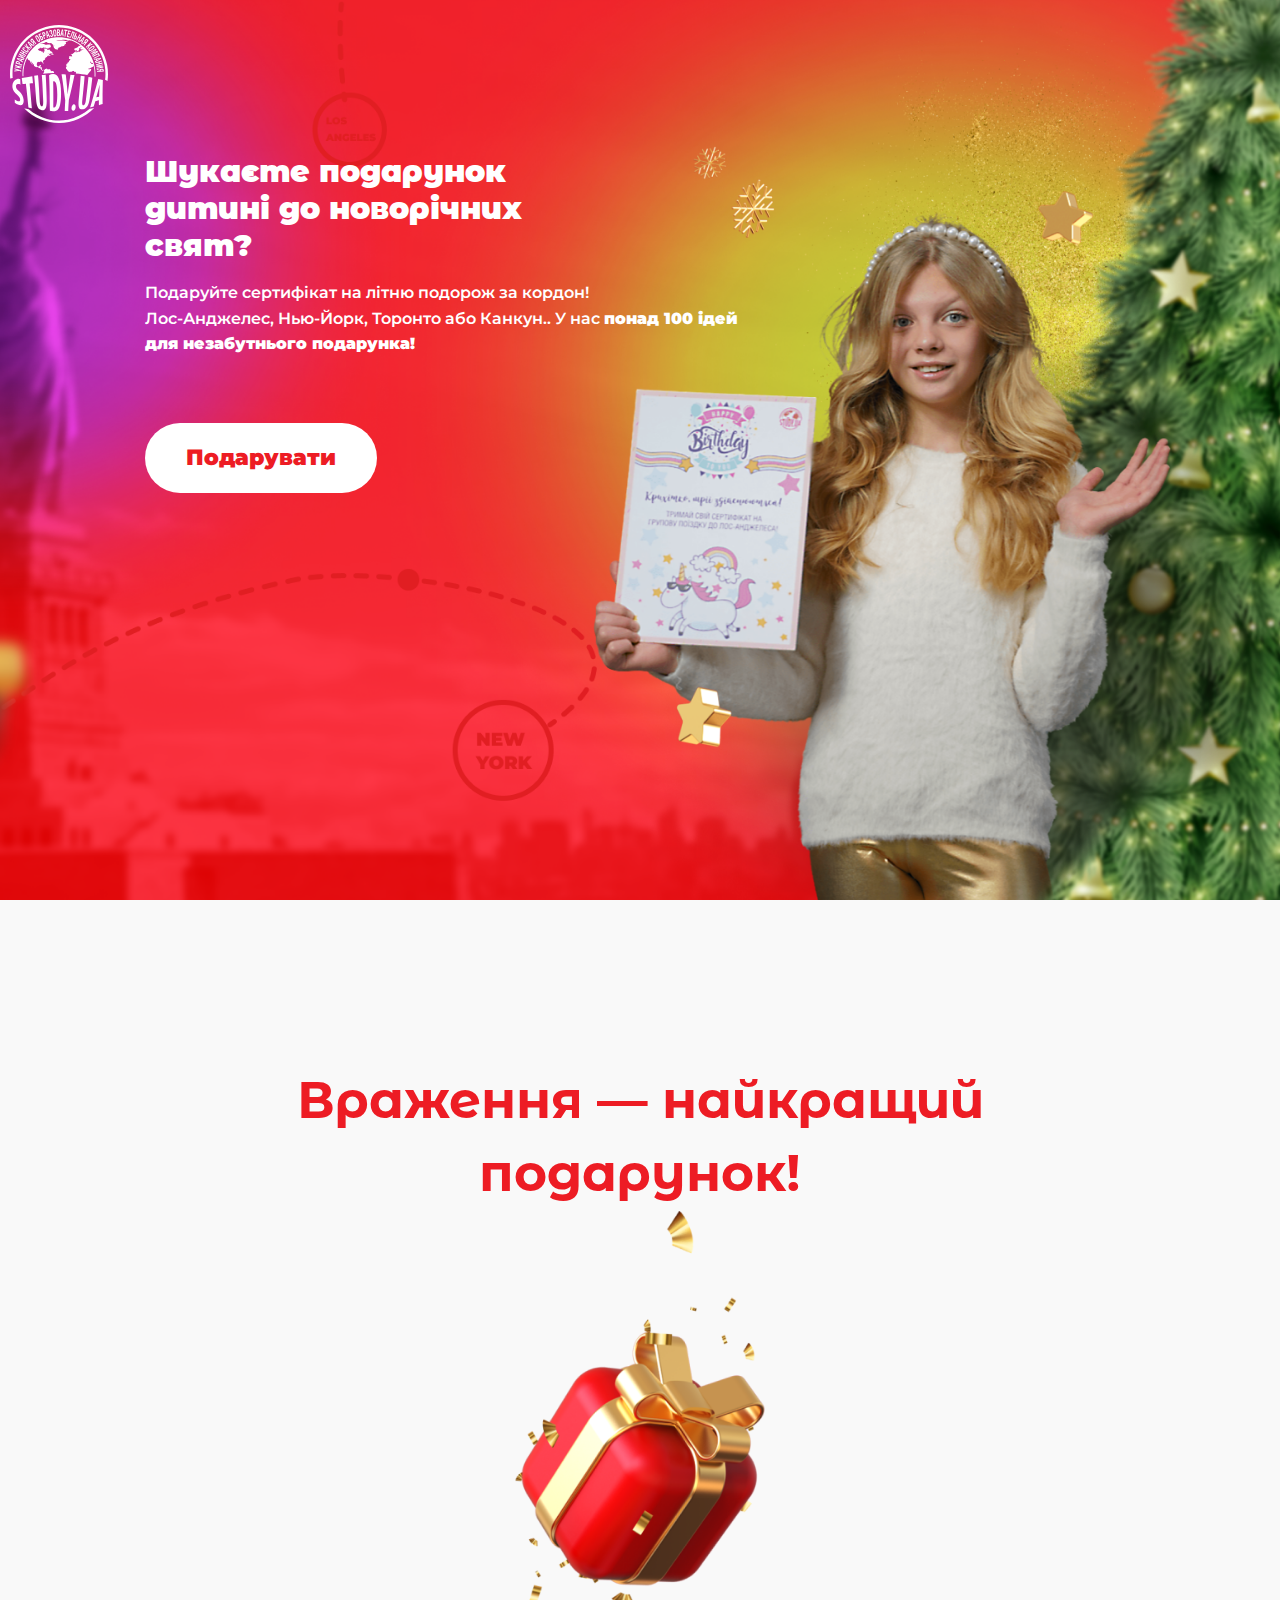
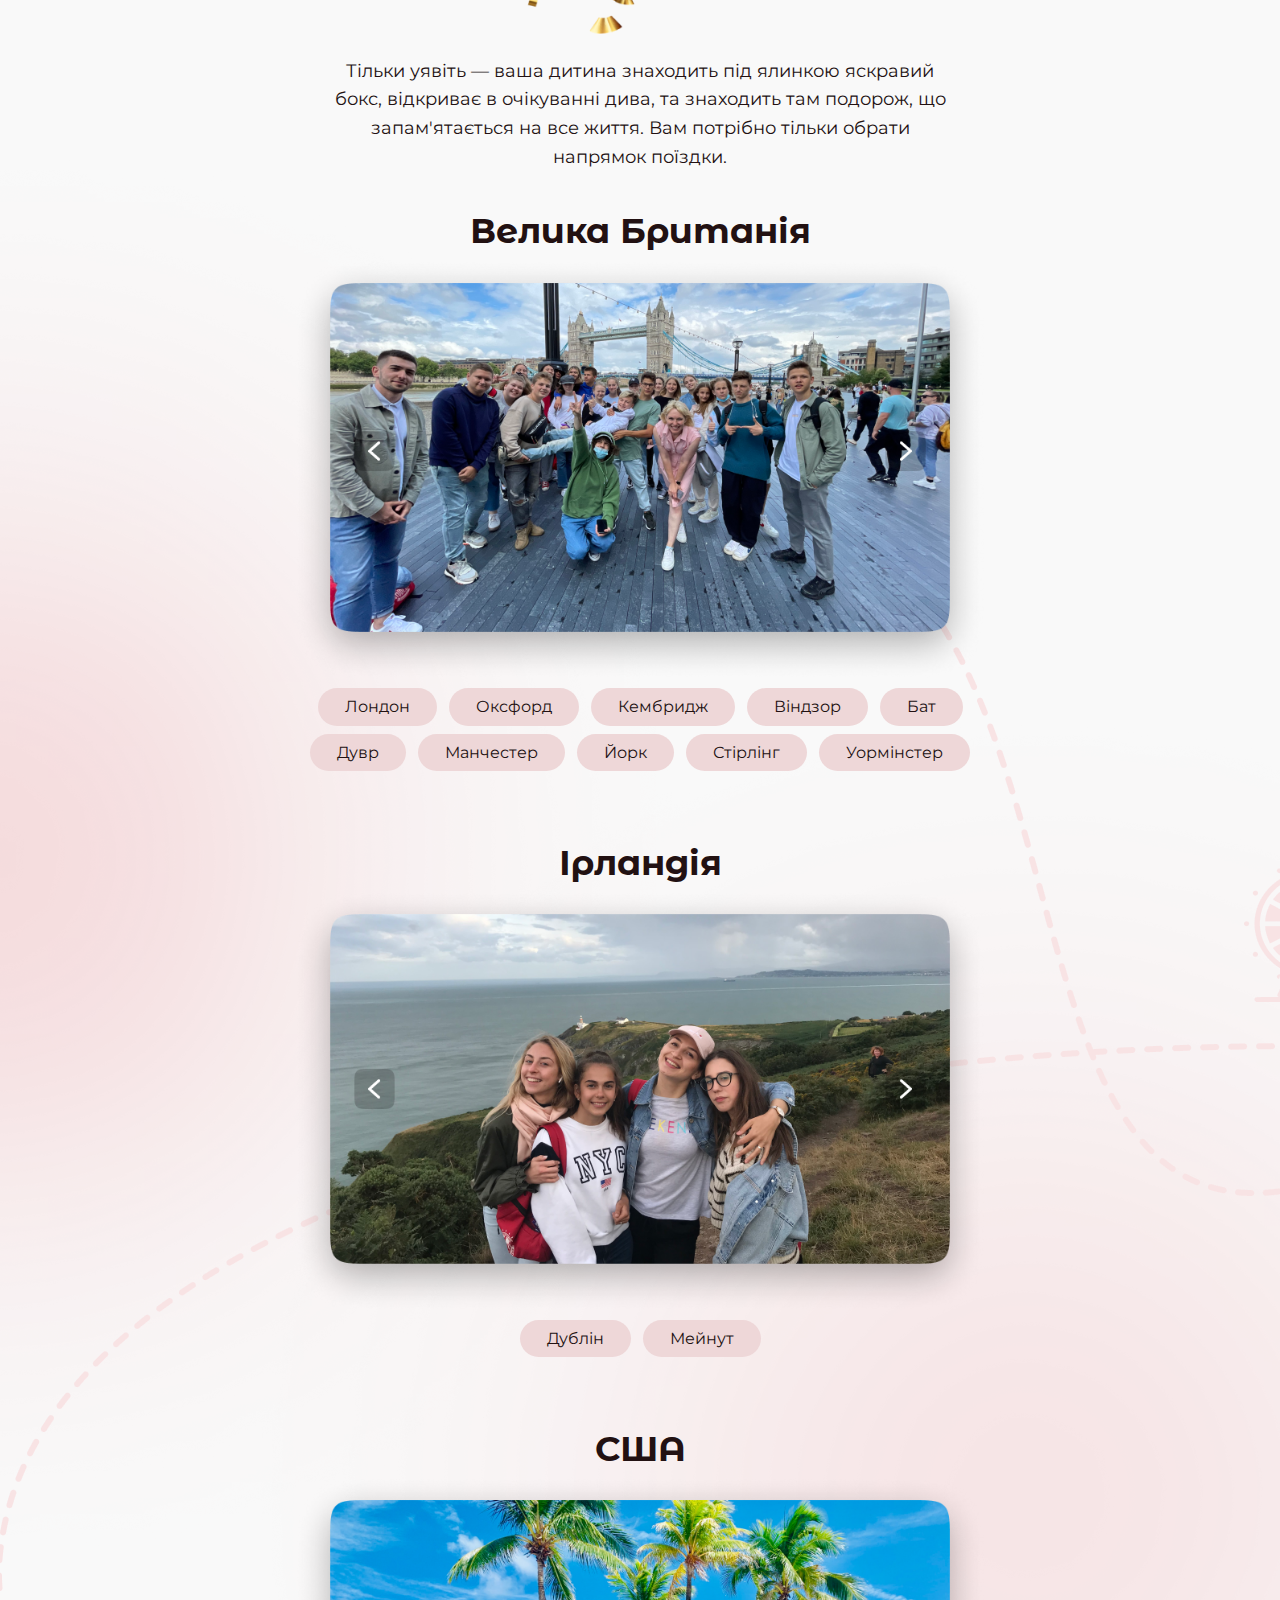
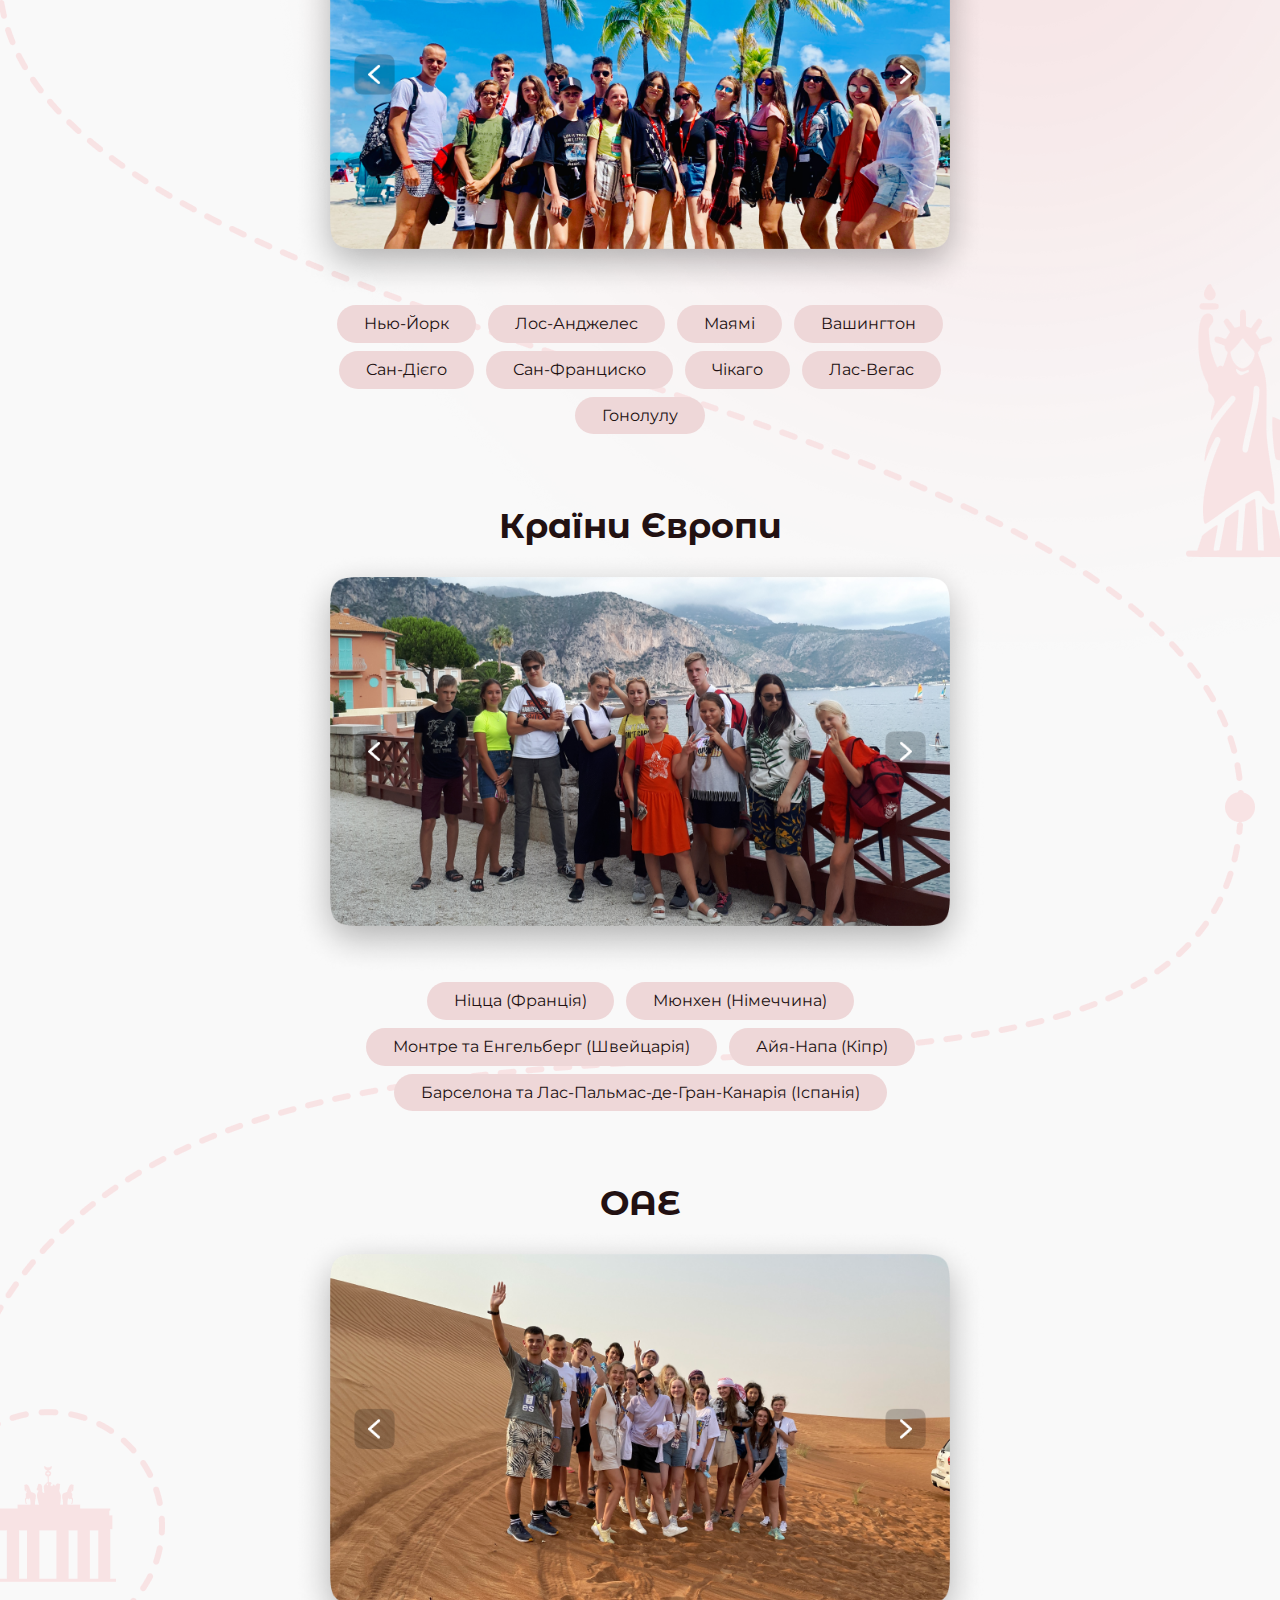
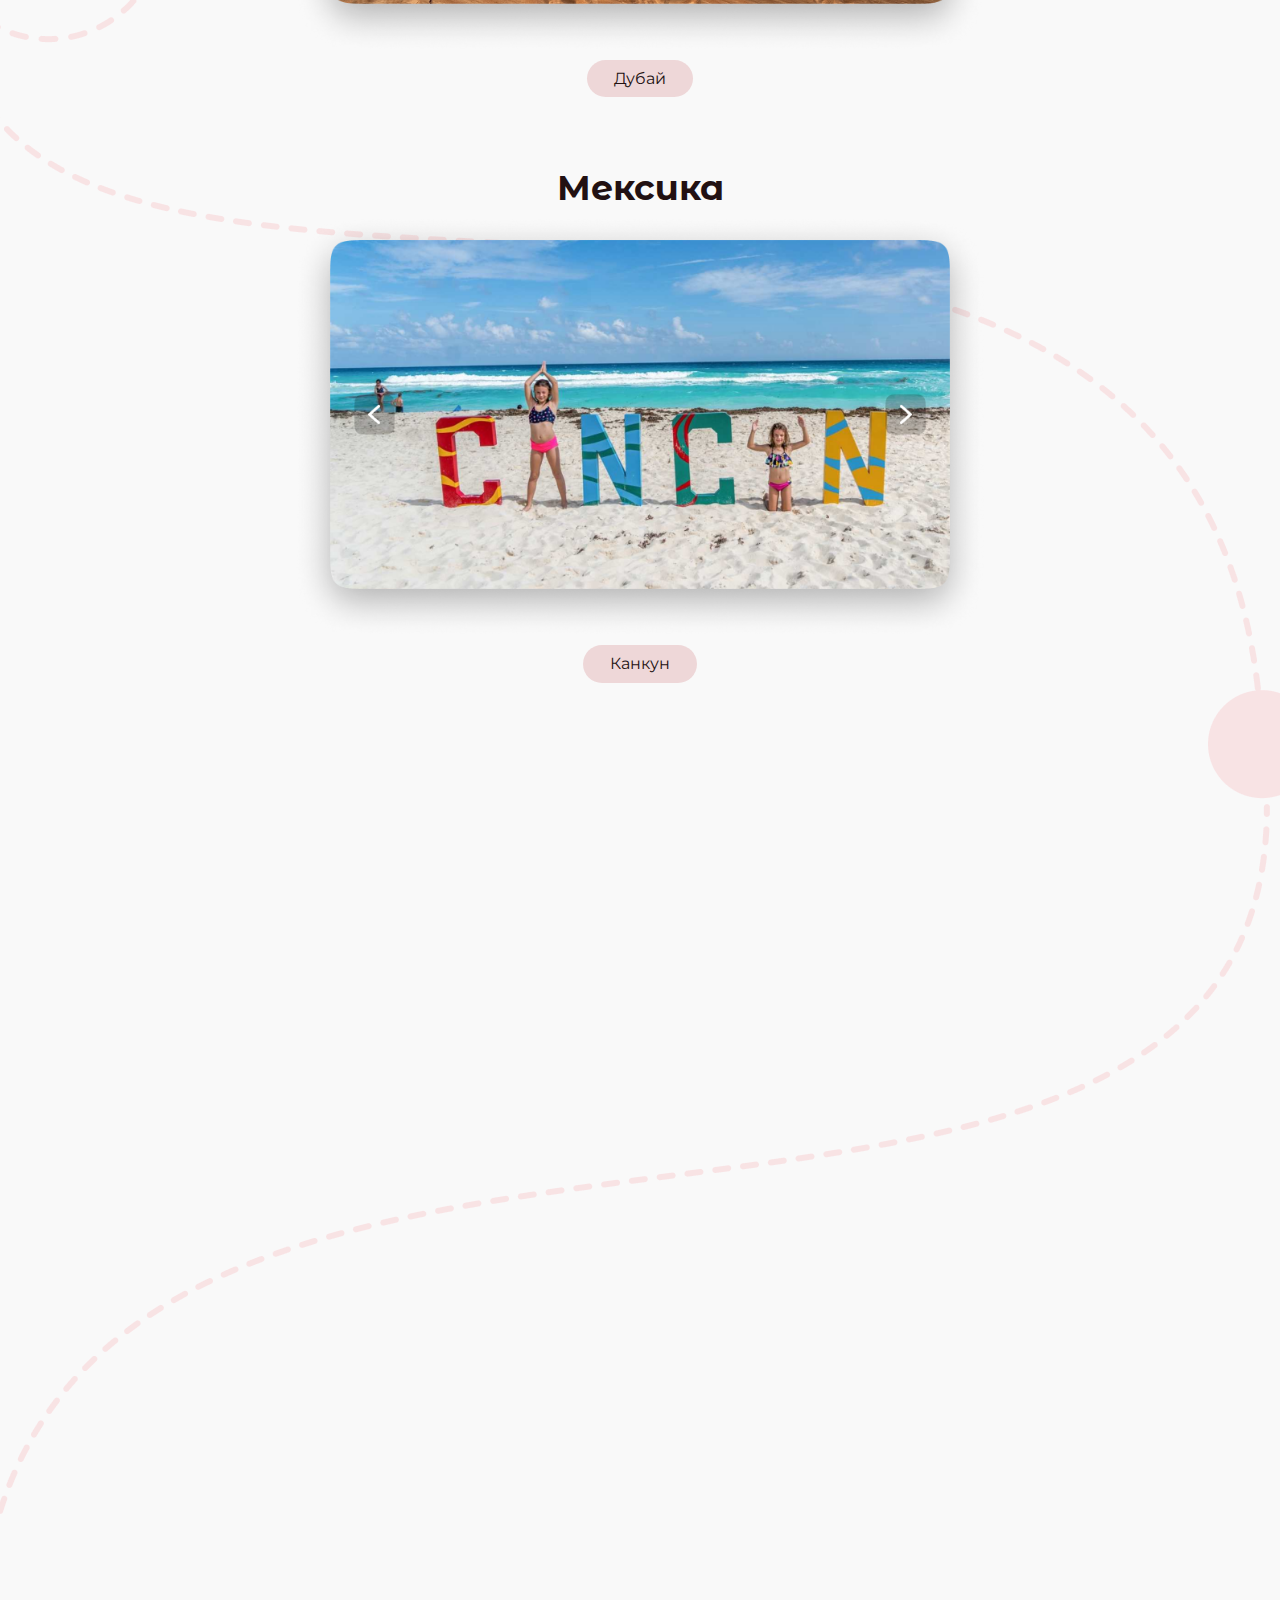
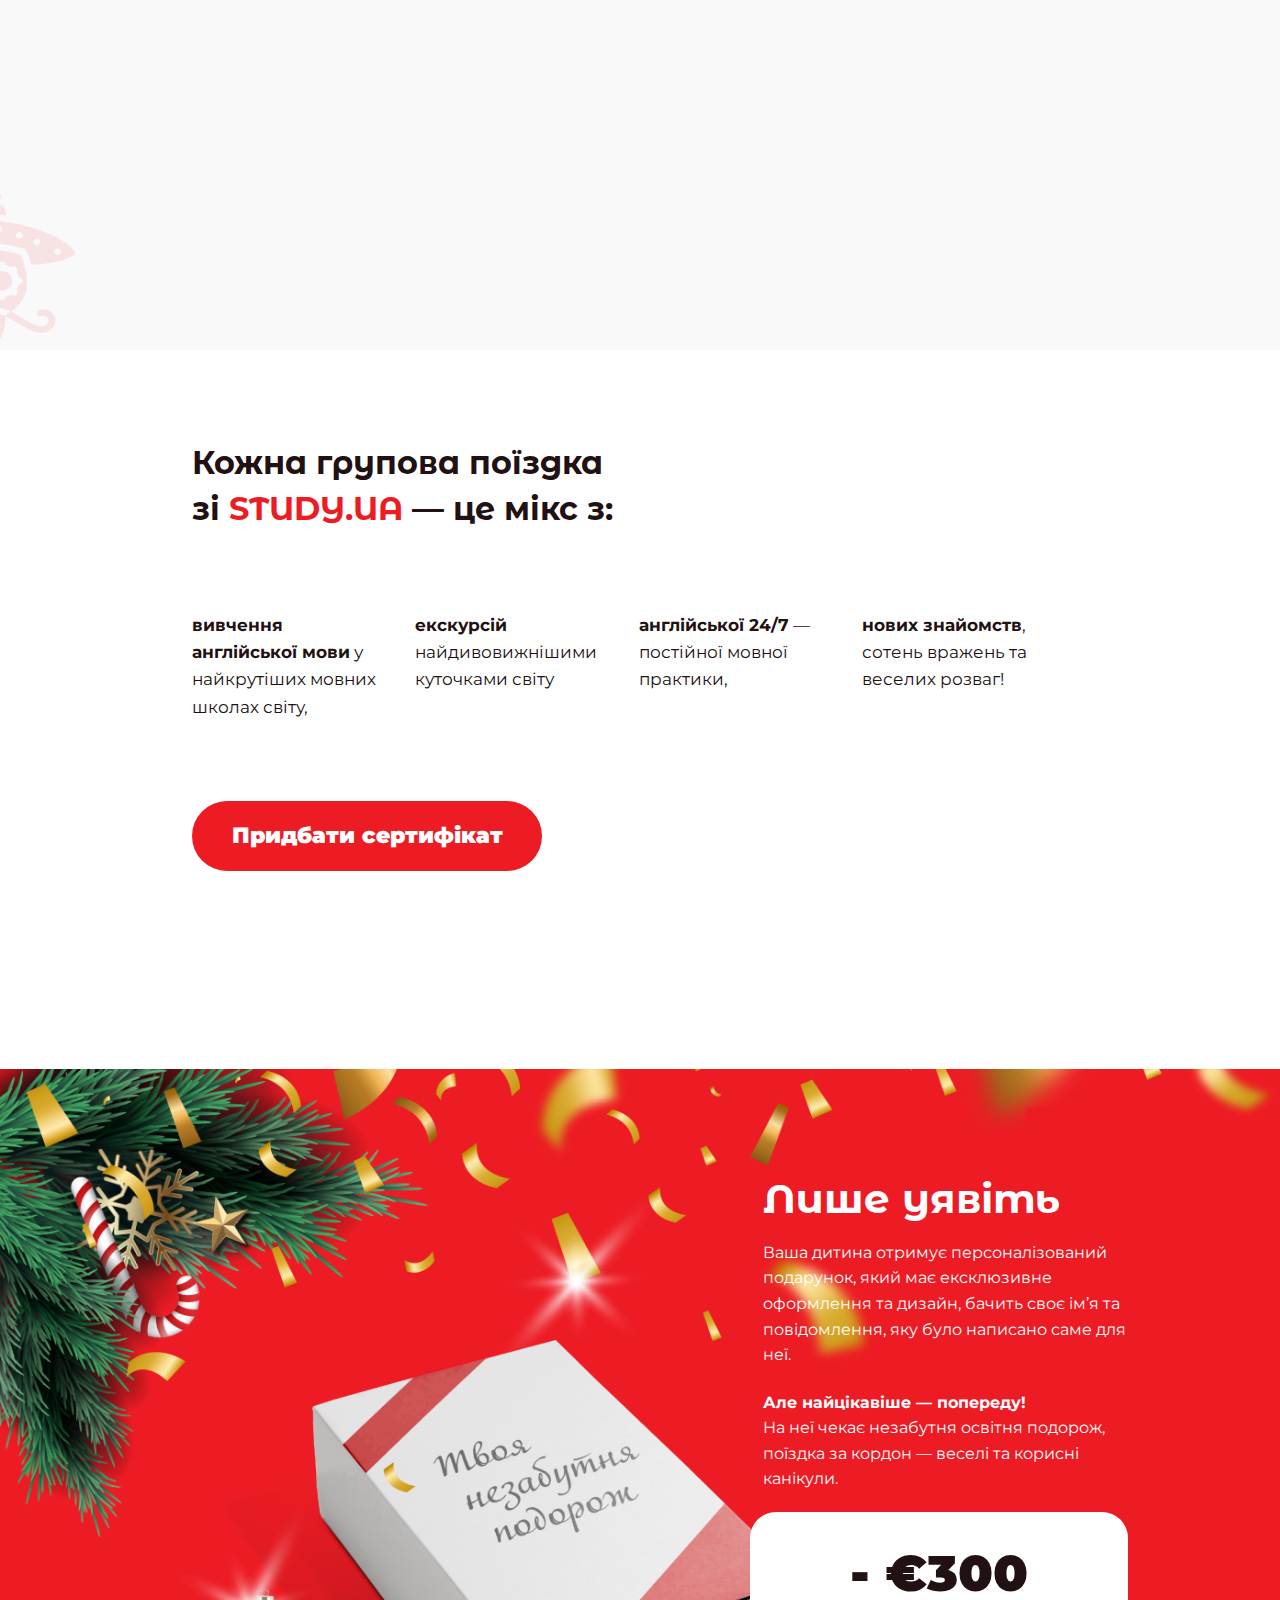
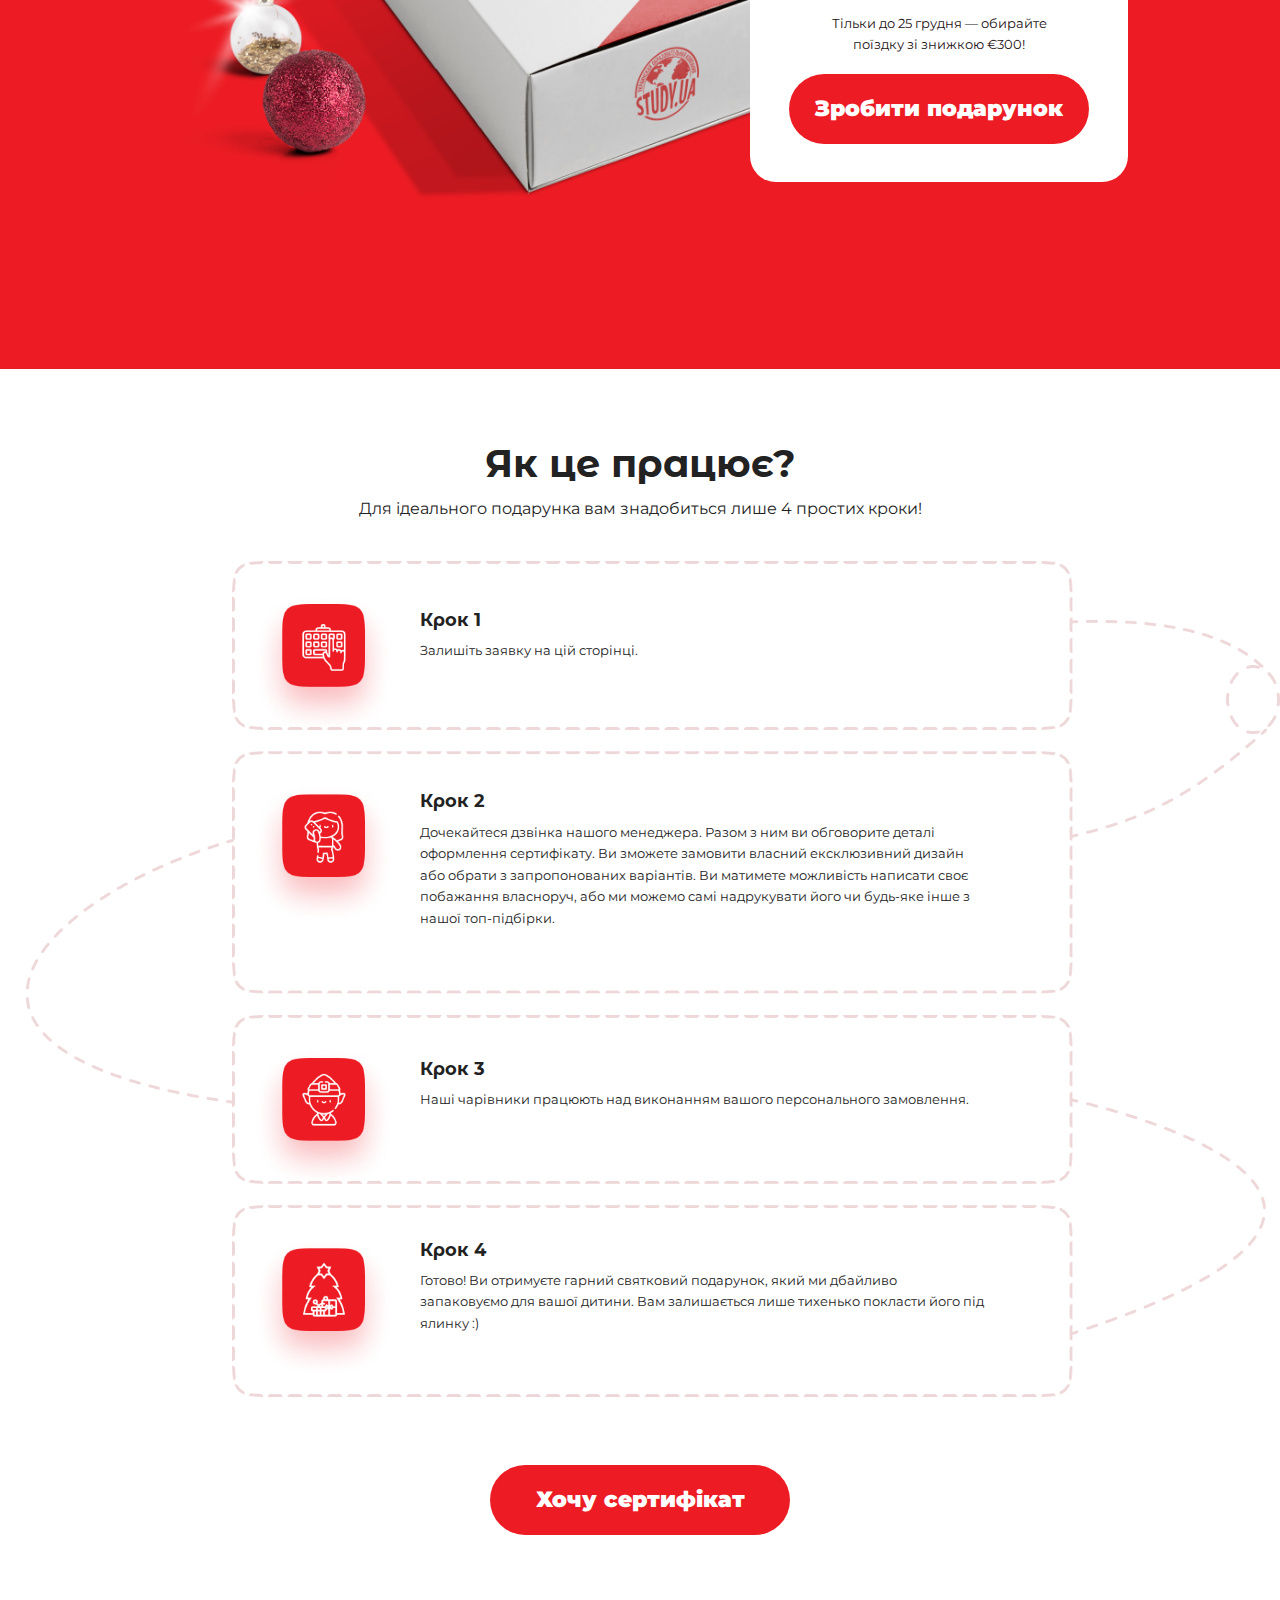
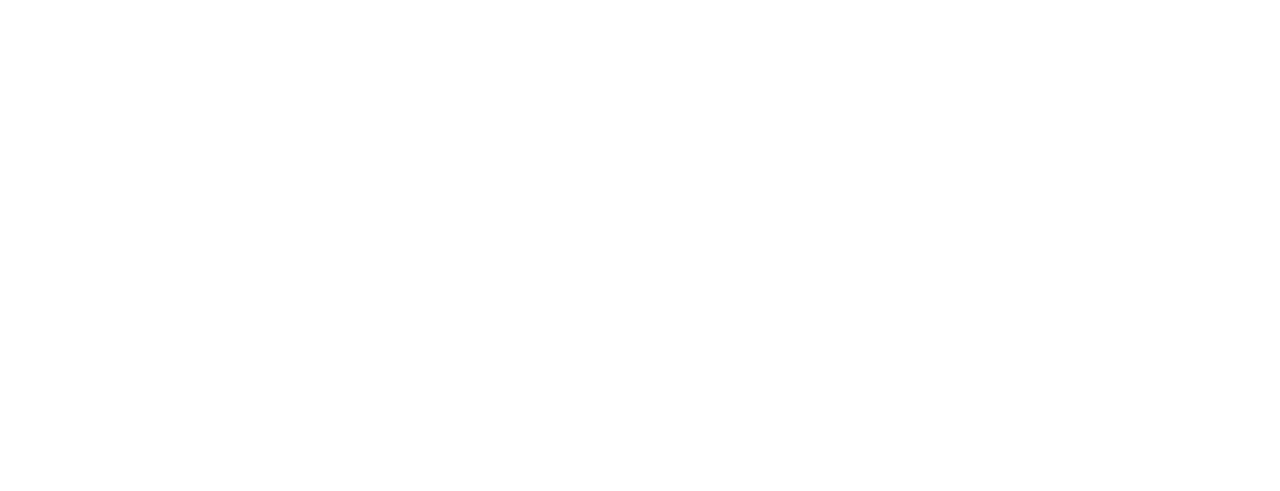
==== commit bb67aef7: "Complete block 5 desktop version" ====
--- a/index.html
+++ b/index.html
@@ -181,7 +181,7 @@
    <section class="steps">
     <header class="steps__header">
     <h2 class="steps__heading">Як це працює?</h2>
-    <p>Для ідеального подарунка вам знадобиться лише 4 простих кроки!</p>
+    <p class="steps__header__text">Для ідеального подарунка вам знадобиться лише 4 простих кроки!</p>
   </header>
   <div class="steps__list">
     <h3 class="steps__list__heading3">Крок 1</h3>
--- a/assets/css/steps.css
+++ b/assets/css/steps.css
@@ -1,8 +1,6 @@
 .steps {
   margin-top: 15%;
-  /* display: inline-block; */
   height: 170vh;
-  /* width: 120%; */
   padding: var(--space-size);
   background-color: var(--color-light);
   background-image: url(./../bg-images/5_blok.png);
@@ -11,11 +9,14 @@
 }
 
 .steps__header {
-  /* padding-bottom: 60%; */
-  /* margin-top: 15px; */
-  margin-top: -180px;
+
+  /* margin-top: -180px; */
+  margin-top: -10%;
+  text-align: center;
+  margin-bottom: 10.1%;
   /* margin: auto; */
   display: block;
+  font-size: 3vw;
 }
 
 .steps__heading {
@@ -24,37 +25,47 @@
   /* padding-bottom: 60%; */
 }
 
+.steps__header__text {
+  padding-top: 1%;
+}
+
 .steps__list {
-  margin-top: 180px;
 
-  /* margin-top: -100px; */
-  margin-left: 500px;
+  display: flex;
+  flex-direction: column;
+  /* height: 88vh; */
+  /* margin-top: 180px; */
+/* margin-bottom: 10%; */
+/* margin-top: -100px; */
+  /* margin-left: 500px; */
   /* margin-top: 100px; */
-  width: 45%;
-  /* padding: 20px 25px; */
+  width: 55%;
+  margin-left: auto;
+  /* margin-right: auto; */
+  margin: auto;
+  margin-top: -3%;
+  /* margin-bottom:6em; */
+  padding-left: 10%;
+  padding-bottom: 2%;
 
-  /* display: block;
-    /* margin-top: 0; */
-  /* margin: 0 auto;
-    margin-top: 50px;
-    max-width: 99%;
-    height: 300px;
-    min-width: 50%; */
-
-  /* border: 4px dashed #EED7D8;
-    border-radius: 30px; */
-  /* display: flex;
-    flex-direction: column; */
-  /* justify-content: space-around; */
 }
 
 .steps__list__heading3 {
-  padding-top: -50px;
-  padding-bottom: 20px;
+  /* padding-top: -50px; */
+  /* padding-bottom: 20px; */
+    padding-bottom: 2%;
+
+  font-size: 1.4vw;
+
 }
 .steps__list__text {
   /* padding: 50px 0px; */
-  padding-bottom: 150px;
+  /* padding-bottom: 150px; */
+  padding-bottom: 23%;
+
+  display: block;
+  font-size: 1.05vw;
+
 }
 
 .steps__list__text {
@@ -77,5 +88,16 @@
   text-align: center;
   margin: auto;
   margin-top: -2%;
-  /* margin-bottom: 9%; */
 }
+
+@media (min-width: 768px) {
+  .steps {
+    margin-top: 15%;
+    height: 170vh;
+    padding: var(--space-size);
+    background-color: var(--color-light);
+    background-image: url(./../bg-images/5_blok.png);
+    background-repeat: no-repeat;
+    background-size: contain;
+  }
+}
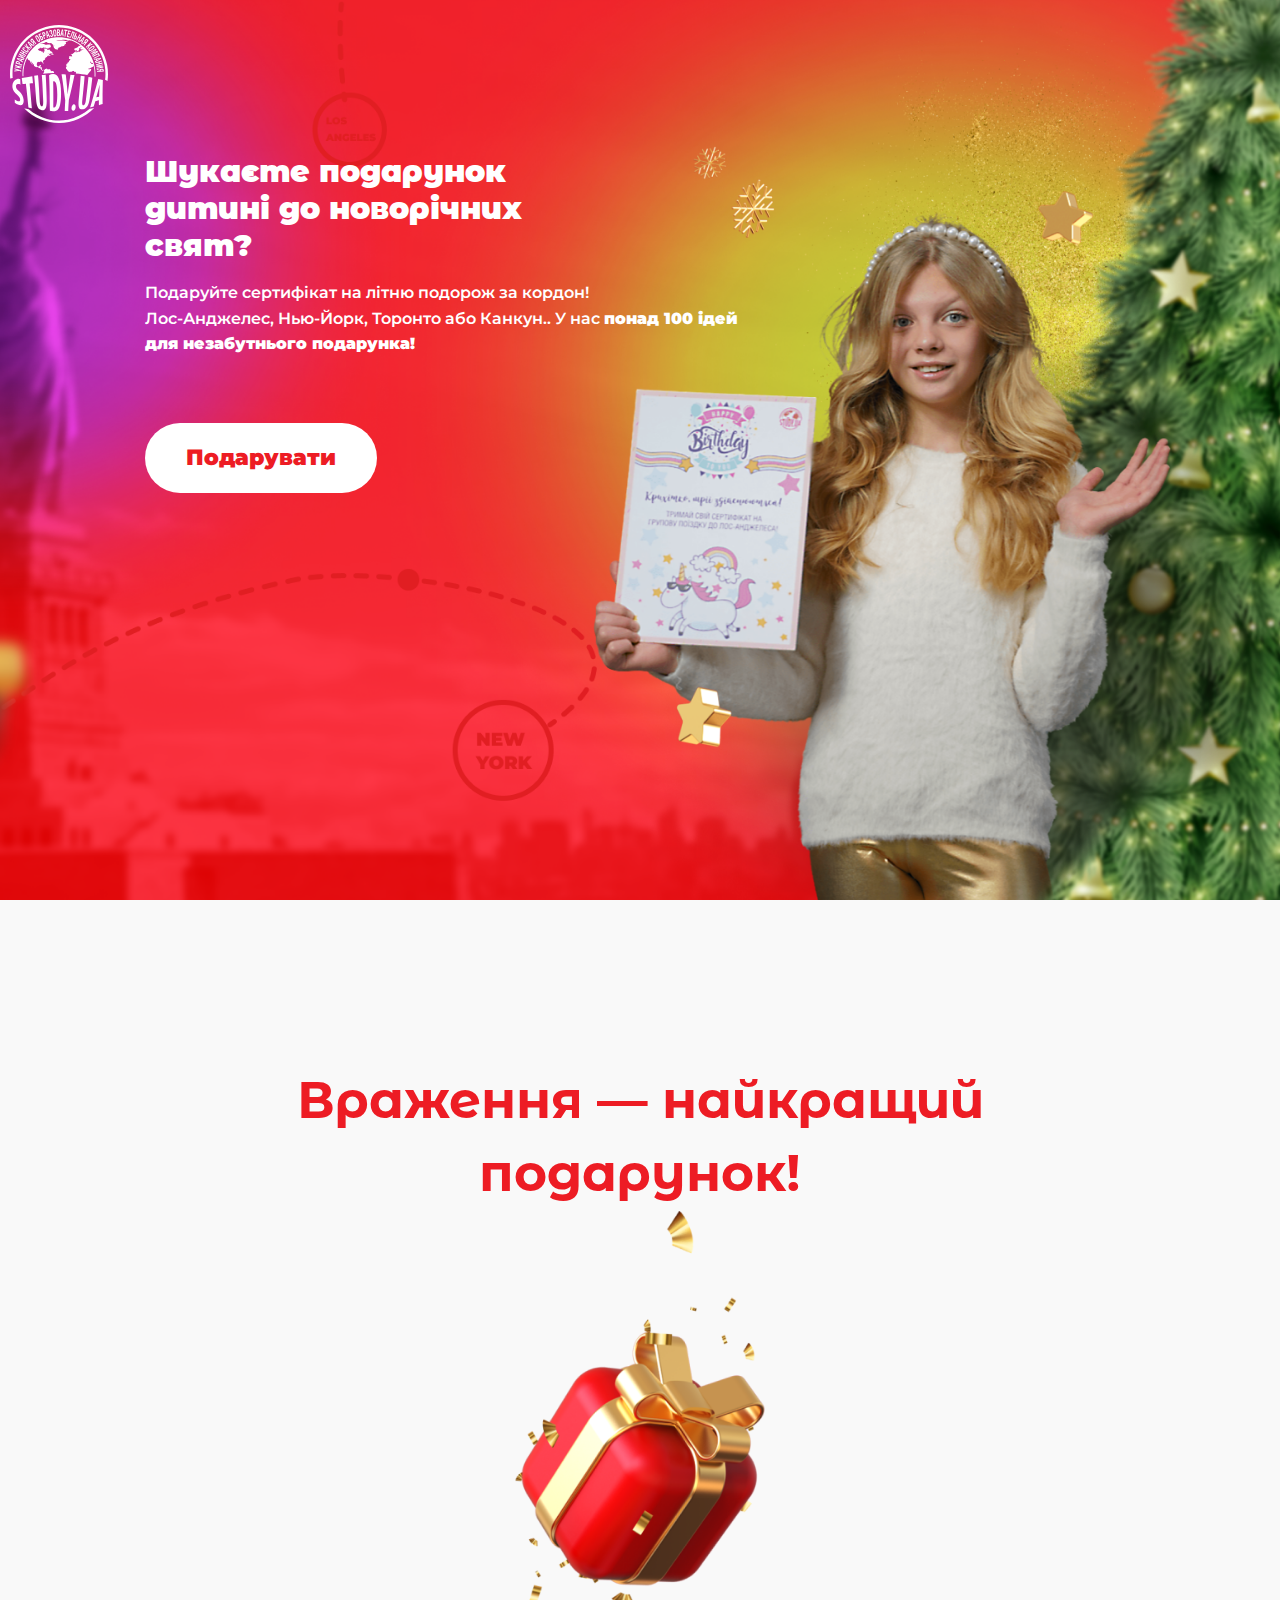
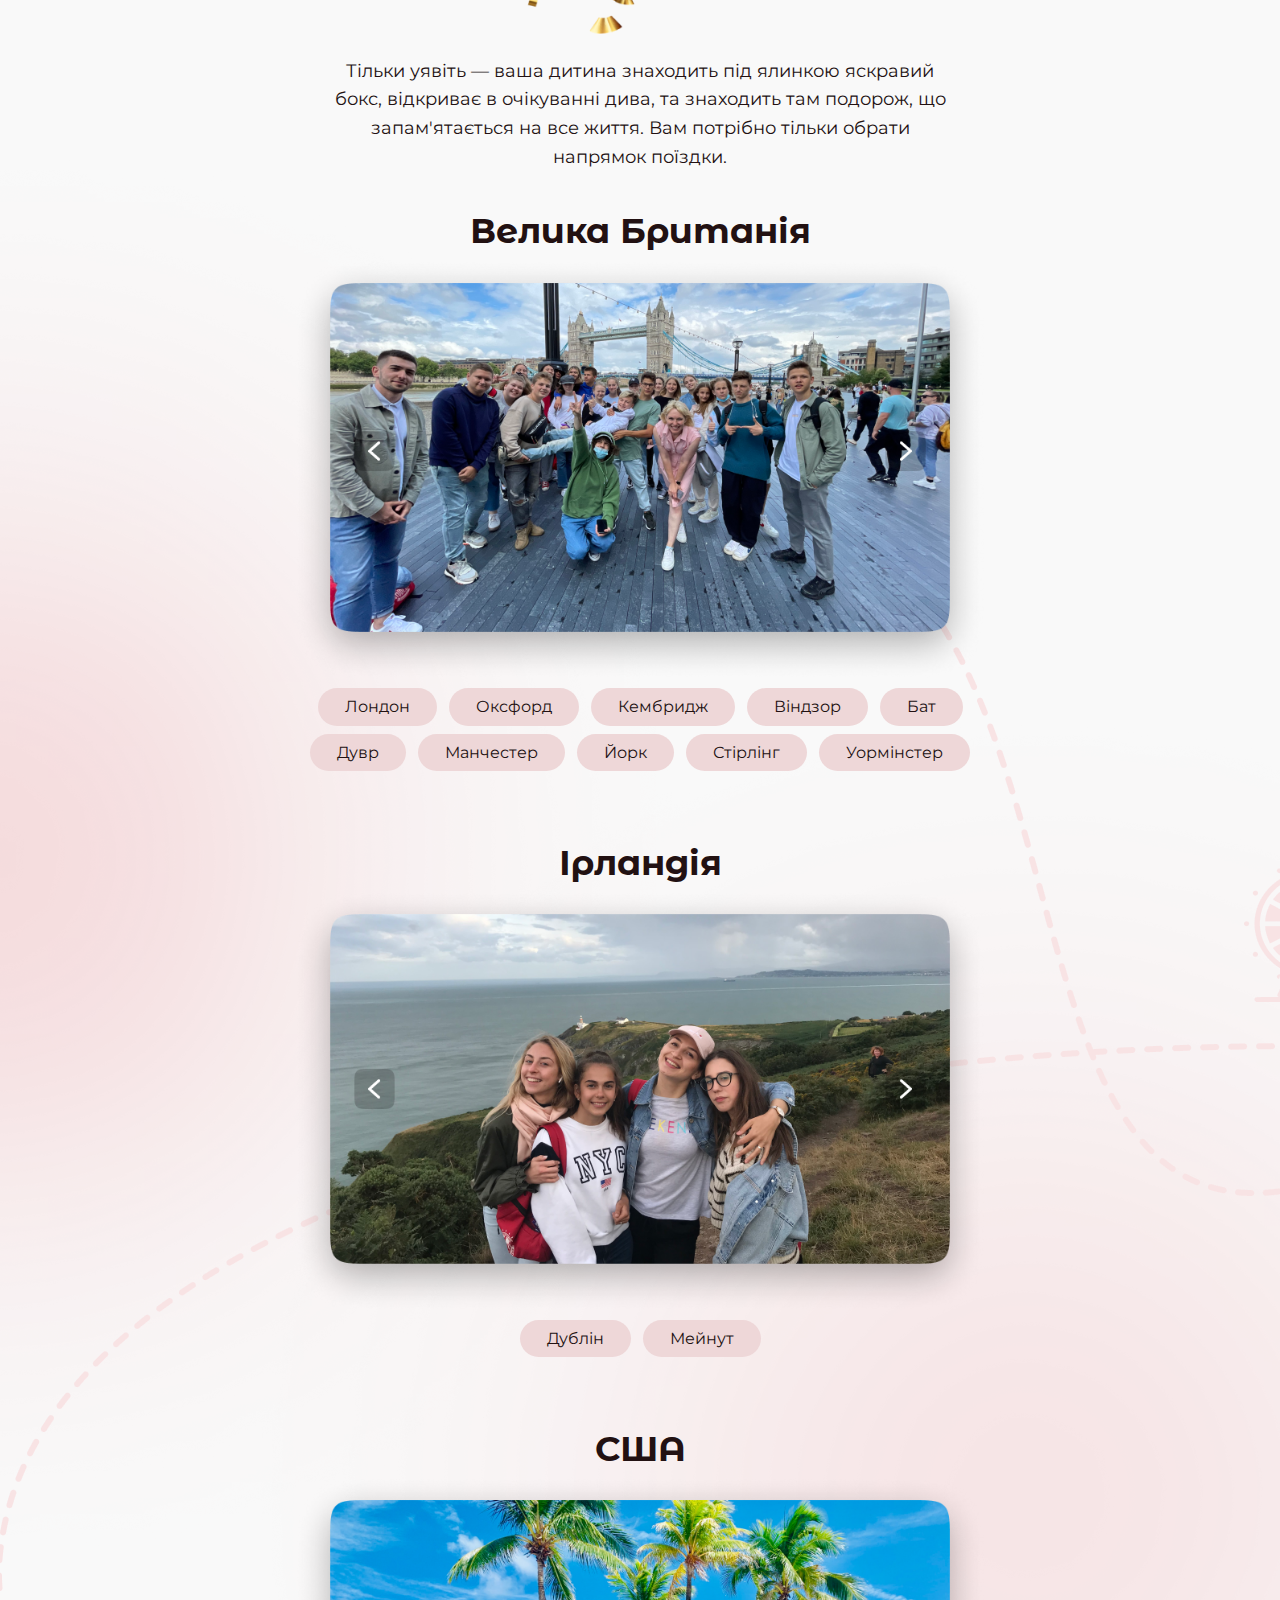
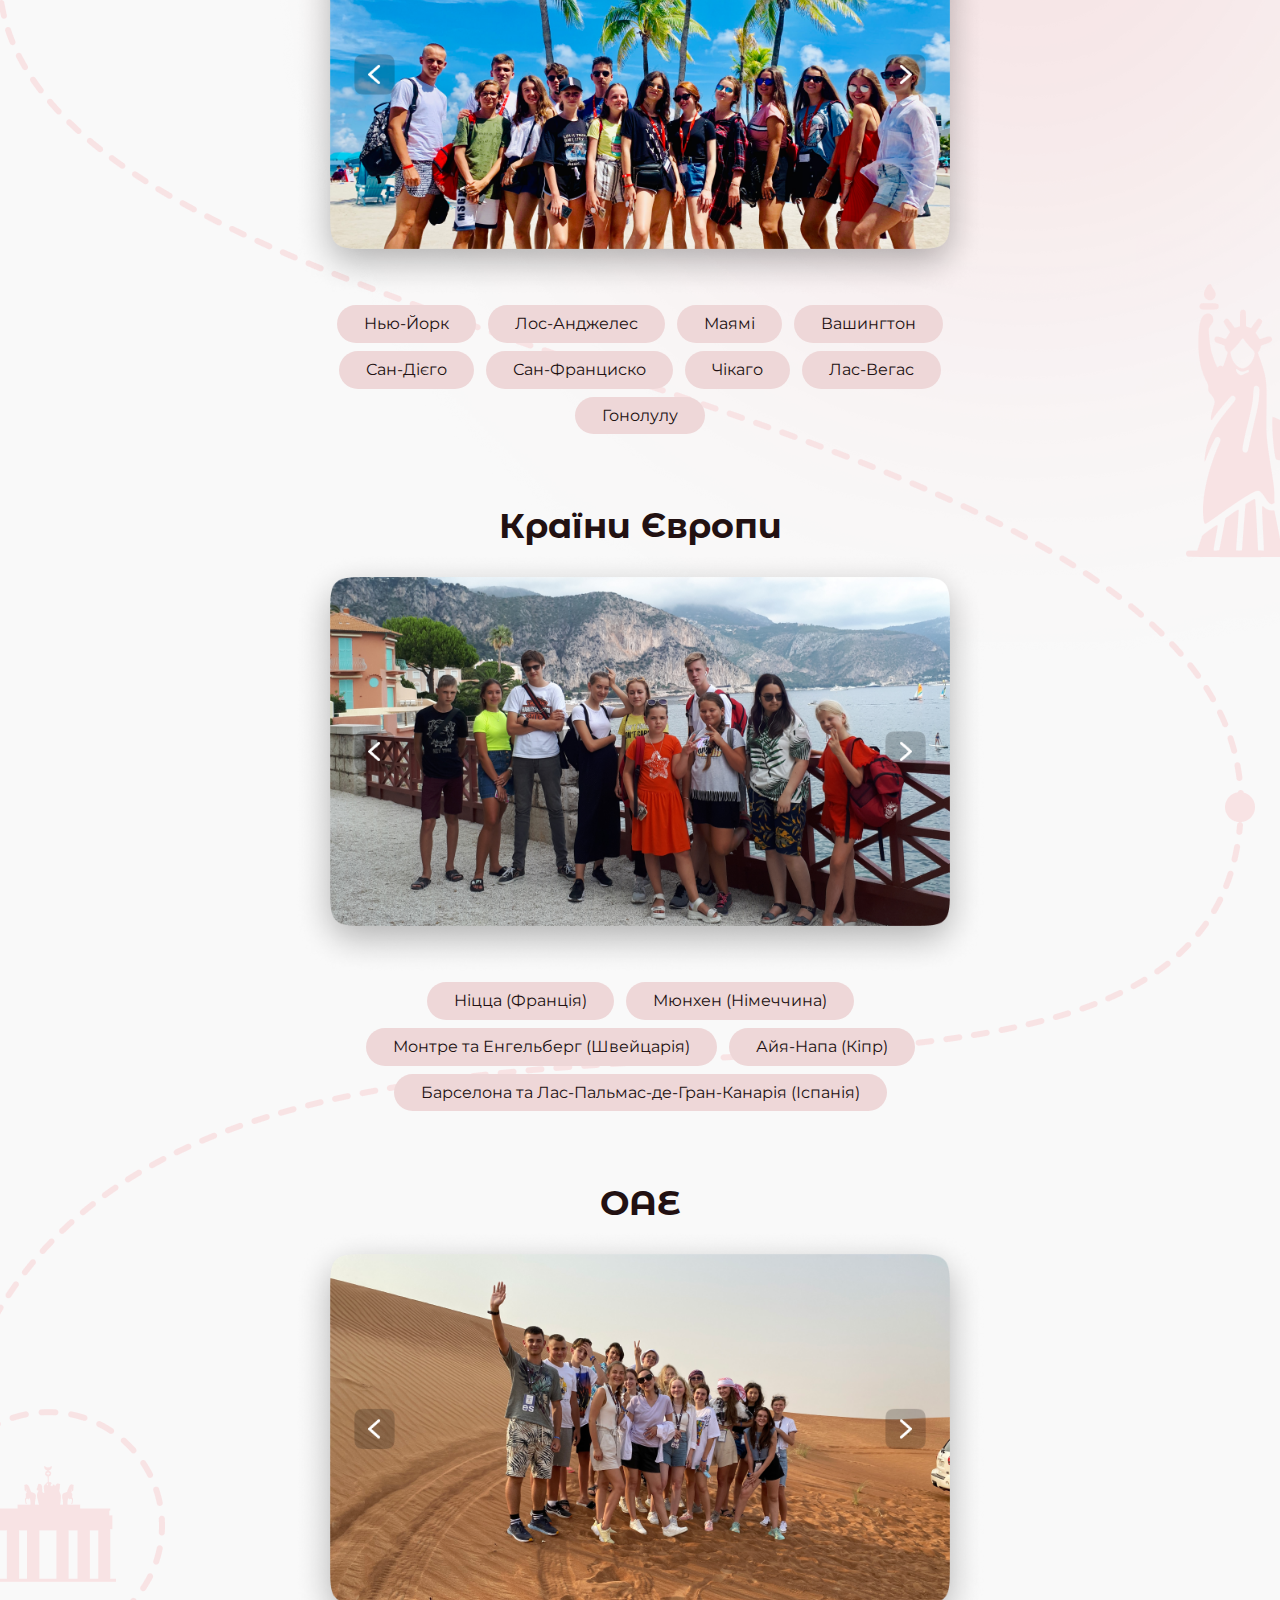
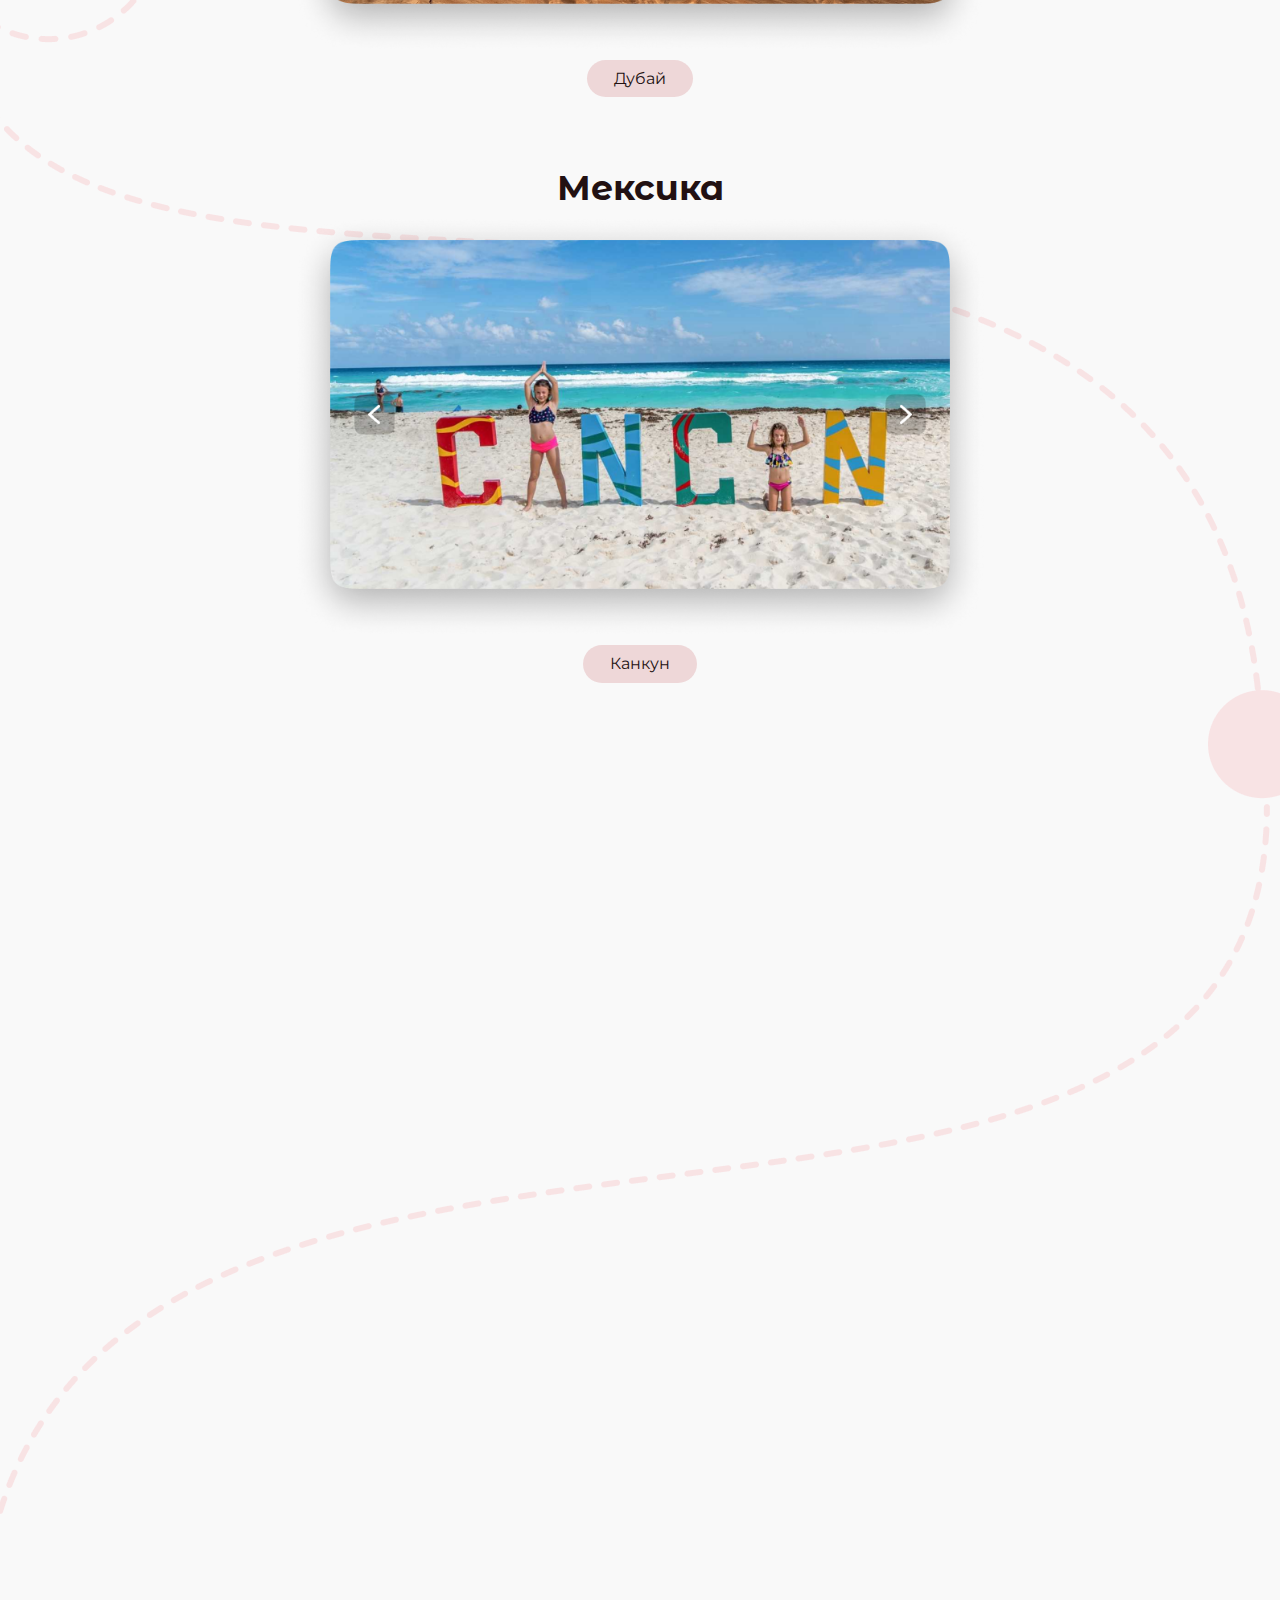
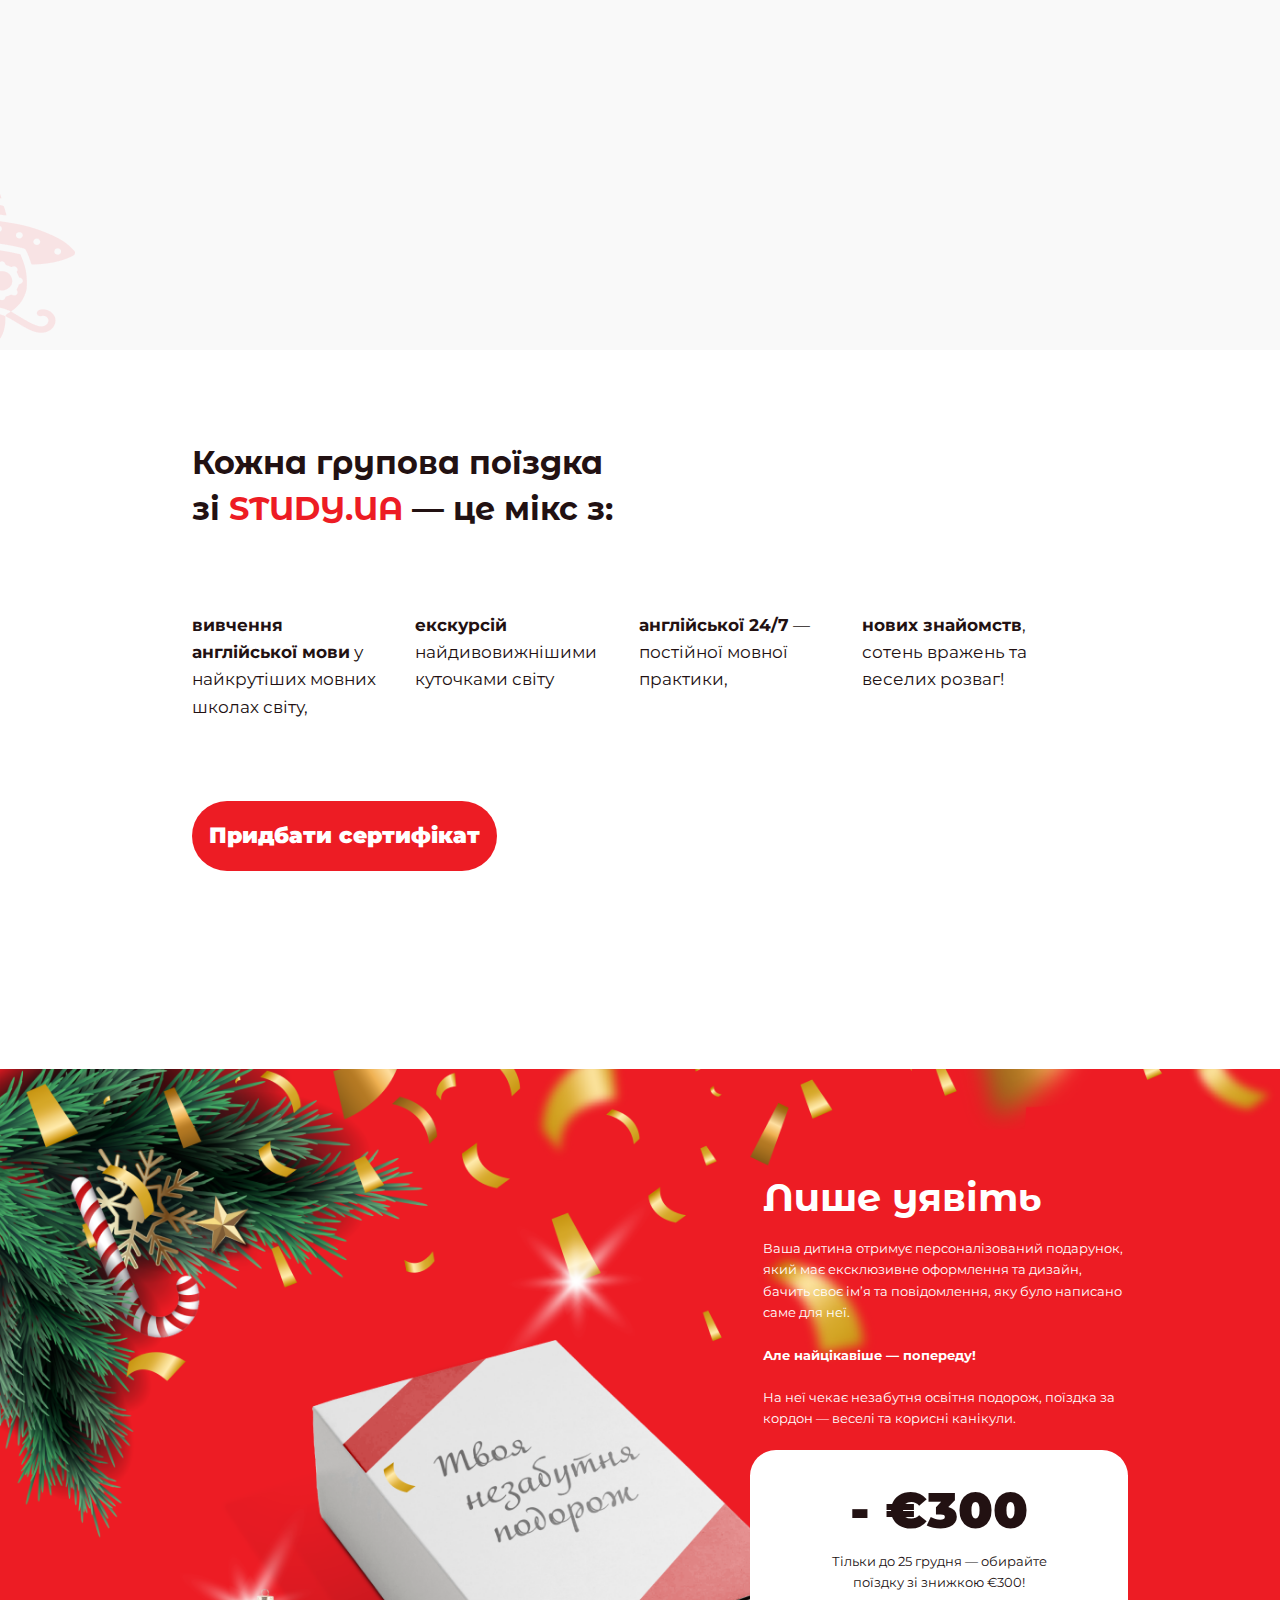
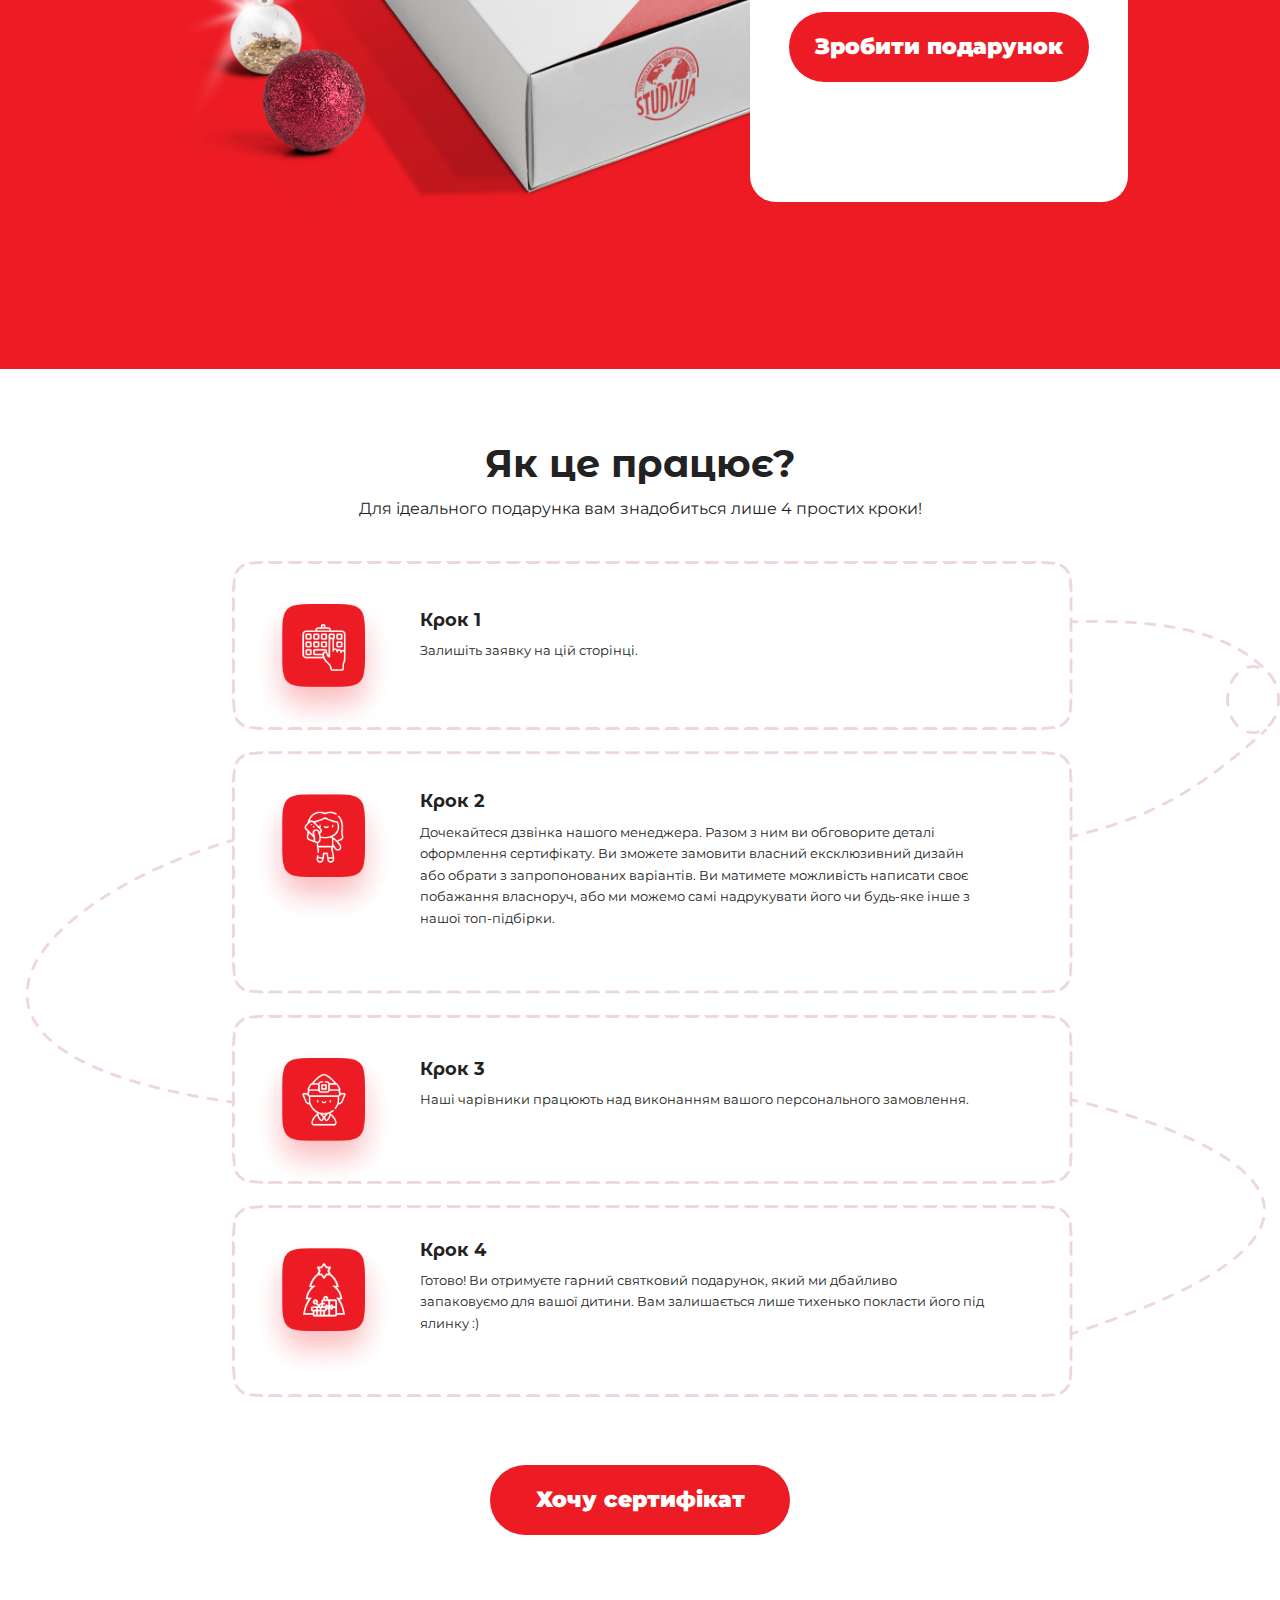
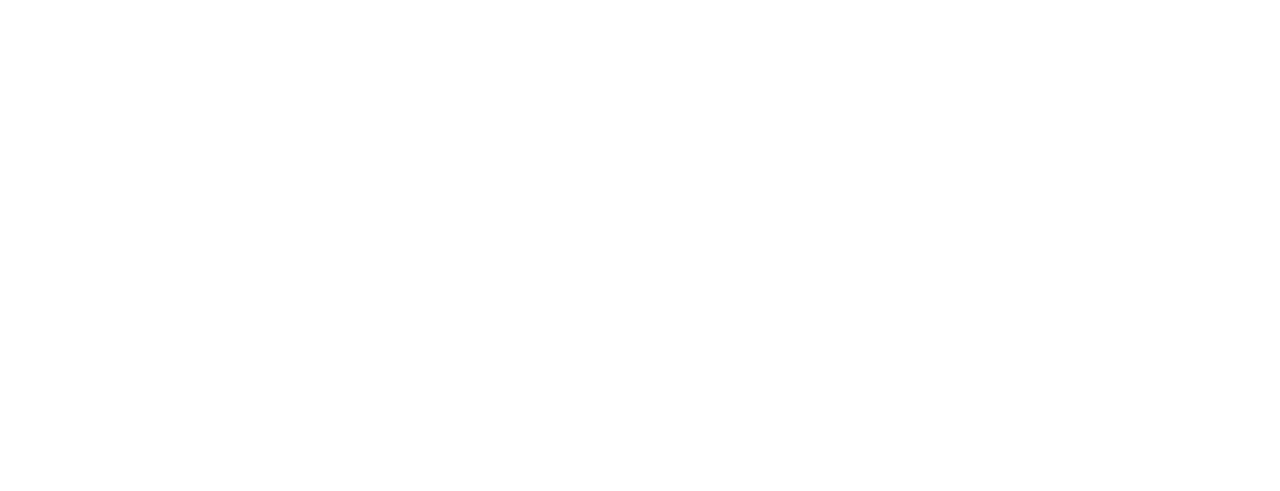
==== commit 8071ec37: "Add small changes" ====
--- a/index.html
+++ b/index.html
@@ -158,7 +158,7 @@
         <h2 class="discount__heading">Лише уявіть</h2>
           <p class="discount__text">          
             Ваша дитина отримує персоналізований подарунок, який має ексклюзивне оформлення та дизайн, бачить своє ім’я та повідомлення, яку було написано саме для неї.</p>
-          <p class="bold"><strong>Але найцікавіше — попереду!</strong></p>
+          <p class="bold discount__text"><strong>Але найцікавіше — попереду!</strong></p>
           <p class="discount__text">На неї чекає незабутня освітня подорож, поїздка 
 за кордон — веселі та корисні канікули.</p>
       </div>
--- a/assets/css/desc.css
+++ b/assets/css/desc.css
@@ -96,9 +96,10 @@
   .btn__desc {
     /* display: inline-block; */
     /* display: block; */
-    max-width: 350px;
-    width: 100%;
-    min-width: 232px;
+    /* max-width: 350px; */
+    /* max-width: 100%; */
+    width: 35%;
+    min-width: 20%;
     padding: 1.1em 0;
     border-radius: 70px;
     background-color: var(--color-main);
--- a/assets/css/discount.css
+++ b/assets/css/discount.css
@@ -4,11 +4,14 @@
   background-color: var(--color-main);
   background-image: url(./../bg-images/discount_mob.png);
   background-repeat: no-repeat;
-
   color: var(--color-light);
 }
 
 .discount__header {
+  /* display: block; */
+  display: flex;
+  margin: auto;
+
 }
 .discount__heading {
   font-size: 1.85rem;
@@ -23,7 +26,6 @@
 .bold { */
 /* margin-left: 740px; */
 /* margin-bottom: 50px; */
-
 /* .discount__text{
   margin-left: 740px;
 
@@ -45,7 +47,6 @@
   display: block;
   /* margin-top: 0; */
   margin: 0 auto;
-
   margin-top: 50px;
   /* padding-top: 50px; */
   /* position: fixed; */
@@ -112,12 +113,16 @@
   }
 
   .block__container {
-    /* position: fixed; */
+    /* position: block; */
+    /* position: relative; */
     background-color: #ffffff;
     border-radius: 26px;
     padding: 1.1em 0;
-    max-width: 30%;
-    height: 270px;
+    max-width: 29px;
+    /* width: 90%; */
+    height: 40%;
+    /* height: 270px; */
+
     min-width: 30%;
     margin-left: 740px;
     /* margin-top: 200px; */
@@ -157,4 +162,11 @@
     margin: auto;
     margin-top: 5%;
   }
+  .discount__heading {
+    font-size: 3vw;
+  }
+  
+  .discount__text {
+    font-size: 1.05vw;
+  }
 }
--- a/assets/css/steps.css
+++ b/assets/css/steps.css
@@ -9,7 +9,6 @@
 }
 
 .steps__header {
-
   /* margin-top: -180px; */
   margin-top: -10%;
   text-align: center;
@@ -30,13 +29,12 @@
 }
 
 .steps__list {
-
   display: flex;
   flex-direction: column;
   /* height: 88vh; */
   /* margin-top: 180px; */
-/* margin-bottom: 10%; */
-/* margin-top: -100px; */
+  /* margin-bottom: 10%; */
+  /* margin-top: -100px; */
   /* margin-left: 500px; */
   /* margin-top: 100px; */
   width: 55%;
@@ -47,25 +45,20 @@
   /* margin-bottom:6em; */
   padding-left: 10%;
   padding-bottom: 2%;
-
 }
 
 .steps__list__heading3 {
   /* padding-top: -50px; */
   /* padding-bottom: 20px; */
-    padding-bottom: 2%;
-
+  padding-bottom: 2%;
   font-size: 1.4vw;
-
 }
 .steps__list__text {
   /* padding: 50px 0px; */
   /* padding-bottom: 150px; */
   padding-bottom: 23%;
-
   display: block;
   font-size: 1.05vw;
-
 }
 
 .steps__list__text {
@@ -75,7 +68,6 @@
 .btn__steps {
   display: flex;
   justify-content: center;
-  /* margin-top:10px; */
   align-items: center;
   max-width: 300px;
   width: 100%;
